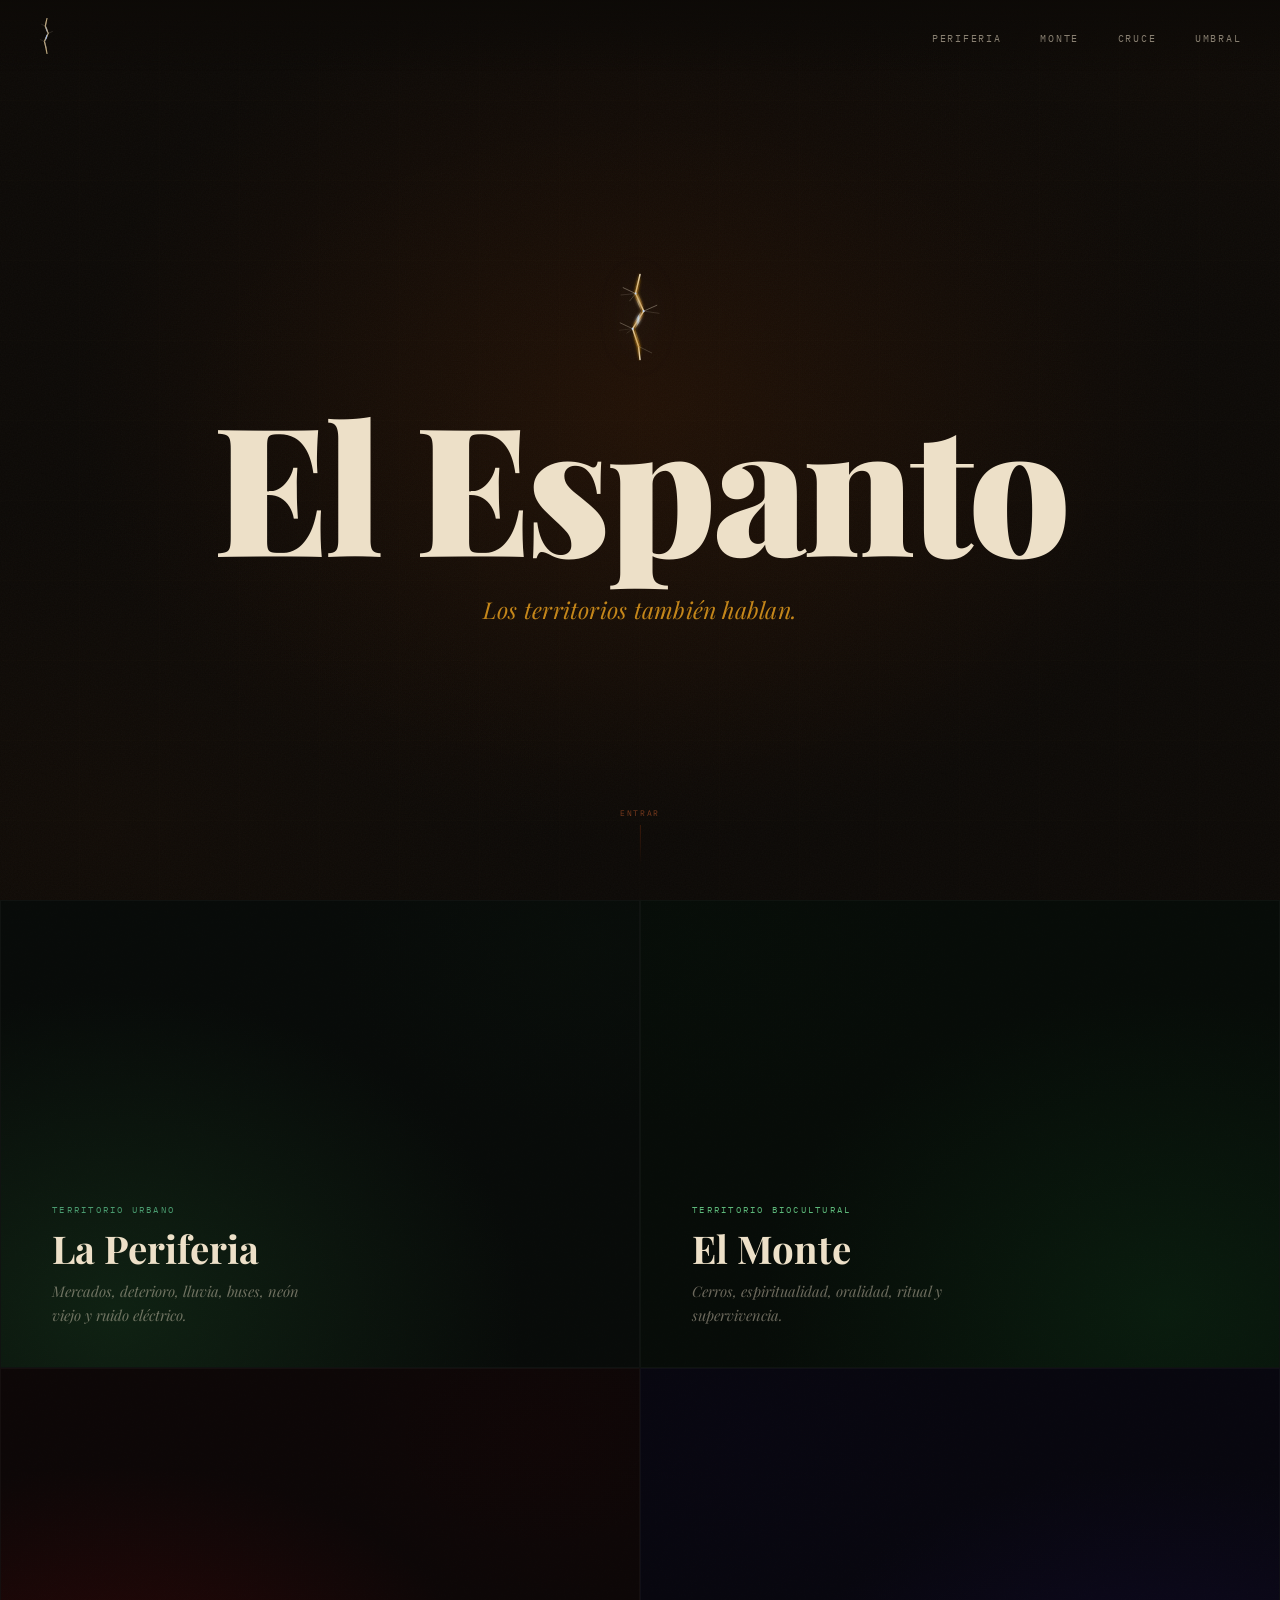
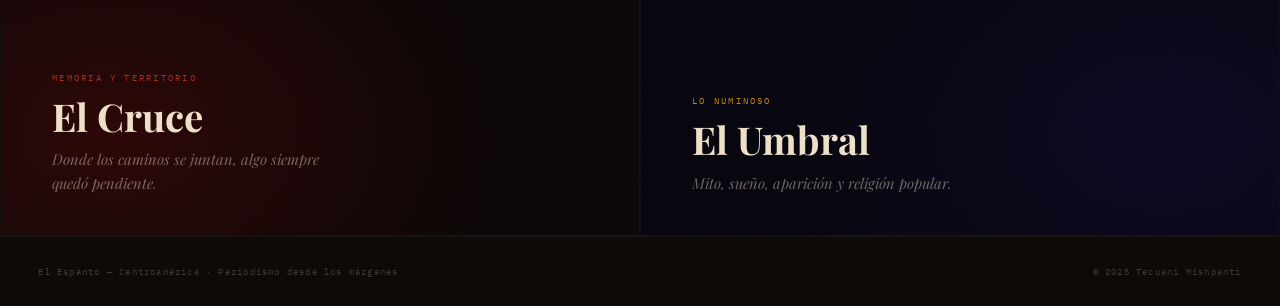
==== index.html @ e3ab756f "Add files via upload" ====
<!DOCTYPE html>
<html lang="es">
<head>
  <meta charset="UTF-8" />
  <meta name="viewport" content="width=device-width, initial-scale=1.0" />
  <title>El Espanto</title>
  <link rel="preconnect" href="https://fonts.googleapis.com" />
  <link rel="preconnect" href="https://fonts.gstatic.com" crossorigin />
  <link href="https://fonts.googleapis.com/css2?family=Playfair+Display:ital,wght@0,700;0,900;1,400&family=IBM+Plex+Mono:wght@400;500&display=swap" rel="stylesheet" />
  <style>
    *, *::before, *::after { box-sizing: border-box; margin: 0; padding: 0; }

    :root {
      --negro:       #0D0A07;
      --hueso:       #EDE0C8;
      --oxido:       #7A3B1E;
      --oxido-osc:   #3D1A0A;
      --oro:         #C4861A;
      --rojo:        #8B1A1A;
      --verde-label: #4A9B6F;
      --gris:        #9A9590;
      --mono:  'IBM Plex Mono', monospace;
      --serif: 'Playfair Display', Georgia, serif;
    }

    html { scroll-behavior: smooth; }

    body {
      background: var(--negro);
      color: var(--hueso);
      font-family: var(--serif);
      overflow-x: hidden;
    }

    /* ══════════════════════════════
       NAV
    ══════════════════════════════ */
    nav {
      position: fixed;
      top: 0; left: 0; right: 0;
      z-index: 200;
      display: flex;
      justify-content: space-between;
      align-items: center;
      padding: 1.1rem 2.4rem;
      background: linear-gradient(to bottom, rgba(13,10,7,0.96) 0%, transparent 100%);
    }

    .nav-logo {
      display: flex;
      align-items: center;
      text-decoration: none;
      opacity: 0;
      animation: fade-in 1s ease forwards 2.8s;
    }
    .nav-logo svg { transition: filter 0.4s ease; }
    .nav-logo:hover svg {
      filter: drop-shadow(0 0 7px rgba(180,210,255,0.5));
    }

    .nav-links {
      display: flex;
      gap: 2.4rem;
      list-style: none;
      opacity: 0;
      animation: fade-in 1s ease forwards 3s;
    }
    .nav-links a {
      font-family: var(--mono);
      font-size: 0.62rem;
      letter-spacing: 0.18em;
      text-transform: uppercase;
      color: var(--hueso);
      text-decoration: none;
      opacity: 0.55;
      transition: opacity 0.2s;
    }
    .nav-links a:hover { opacity: 1; }

    /* ══════════════════════════════
       TEXTURA DOCUMENTAL GLOBAL
       papel escaneado + humedad + grano
    ══════════════════════════════ */
    body::before {
      content: '';
      position: fixed;
      inset: 0;
      z-index: 1;
      pointer-events: none;
      /* grano fotográfico sutil */
      background-image:
        url("data:image/svg+xml,%3Csvg xmlns='http://www.w3.org/2000/svg' width='300' height='300'%3E%3Cfilter id='g'%3E%3CfeTurbulence type='fractalNoise' baseFrequency='0.75' numOctaves='4' stitchTiles='stitch'/%3E%3C/filter%3E%3Crect width='300' height='300' filter='url(%23g)' opacity='1'/%3E%3C/svg%3E");
      opacity: 0.032;
    }

    /* manchas de humedad — esquinas -->
    /* simuladas con radial gradients en pseudo-elementos por sección */

    /* ══════════════════════════════
       HERO — UMBRAL
    ══════════════════════════════ */
    #hero {
      position: relative;
      min-height: 100vh;
      display: flex;
      flex-direction: column;
      align-items: center;
      justify-content: center;
      text-align: center;
      padding: 5rem 2rem;
      overflow: hidden;
      /* fondo cálido oscuro con mancha central */
      background:
        radial-gradient(ellipse at 50% 45%, #1e0f06 0%, #0D0A07 62%),
        radial-gradient(ellipse at 15% 80%, rgba(50,20,5,0.4) 0%, transparent 40%),
        radial-gradient(ellipse at 85% 20%, rgba(30,15,5,0.3) 0%, transparent 35%);
    }

    /* textura de papel escaneado — manchas de humedad en hero */
    #hero::before {
      content: '';
      position: absolute;
      inset: 0;
      pointer-events: none;
      background:
        /* mancha humedad esquina inferior izquierda */
        radial-gradient(ellipse at 8% 92%, rgba(80,40,10,0.07) 0%, transparent 28%),
        /* mancha humedad esquina superior derecha */
        radial-gradient(ellipse at 92% 8%, rgba(60,30,8,0.05) 0%, transparent 22%),
        /* velo central de papel envejecido */
        radial-gradient(ellipse at 50% 50%, rgba(196,134,26,0.025) 0%, transparent 55%);
      z-index: 0;
    }

    /* fragmento de mapa antiguo — líneas de meridianos muy tenues */
    #hero::after {
      content: '';
      position: absolute;
      inset: 0;
      pointer-events: none;
      background-image:
        repeating-linear-gradient(
          0deg,
          transparent,
          transparent 79px,
          rgba(196,134,26,0.018) 80px
        ),
        repeating-linear-gradient(
          90deg,
          transparent,
          transparent 79px,
          rgba(196,134,26,0.015) 80px
        );
      z-index: 0;
    }

    /* ── símbolo grieta ── */
    .hero-grieta {
      position: relative;
      z-index: 2;
      opacity: 0;
      animation: emerge 2s ease forwards 0.3s;
      margin-bottom: 2.6rem;
    }

    .hero-grieta svg {
      filter: drop-shadow(0 0 18px rgba(180,210,255,0.18));
    }

    /* ── logotipo ── */
    h1.logotipo {
      position: relative;
      z-index: 2;
      font-family: var(--serif);
      font-weight: 900;
      font-size: clamp(5.5rem, 14vw, 12rem);
      line-height: 0.86;
      color: var(--hueso);
      letter-spacing: -0.025em;
      opacity: 0;
      animation: emerge 1.6s ease forwards 1s;
      margin-bottom: 2rem;
    }

    /* ── tagline rotativo ── */
    .hero-tagline-wrap {
      position: relative;
      z-index: 2;
      height: 2.2rem;
      display: flex;
      align-items: center;
      justify-content: center;
      opacity: 0;
      animation: fade-in 1.2s ease forwards 1.8s;
    }

    .tagline {
      position: absolute;
      font-family: var(--serif);
      font-style: italic;
      font-size: clamp(1rem, 2.2vw, 1.45rem);
      color: var(--oro);
      font-weight: 400;
      letter-spacing: 0.01em;
      opacity: 0;
      transition: opacity 0.8s ease;
      white-space: nowrap;
    }
    .tagline.visible { opacity: 1; }

    /* flecha de scroll */
    .scroll-cue {
      position: absolute;
      bottom: 2.2rem;
      left: 50%;
      transform: translateX(-50%);
      z-index: 2;
      opacity: 0;
      animation: fade-in 1s ease forwards 3.2s;
      display: flex;
      flex-direction: column;
      align-items: center;
      gap: 0.4rem;
    }
    .scroll-cue span {
      font-family: var(--mono);
      font-size: 0.48rem;
      letter-spacing: 0.22em;
      text-transform: uppercase;
      color: var(--oxido);
    }
    .scroll-line {
      width: 1px;
      height: 40px;
      background: linear-gradient(to bottom, var(--oxido-osc), transparent);
      animation: pulse-line 2s ease-in-out infinite 3.5s;
    }

    @keyframes pulse-line {
      0%, 100% { opacity: 0.3; }
      50%       { opacity: 0.8; }
    }

    /* ══════════════════════════════
       MAPA — CUATRO TERRITORIOS
    ══════════════════════════════ */
    #secciones {
      position: relative;
      display: grid;
      grid-template-columns: 1fr 1fr;
      grid-template-rows: 52vh 52vh;
      z-index: 2;
    }

    .seccion {
      position: relative;
      display: flex;
      flex-direction: column;
      justify-content: flex-end;
      padding: 2.8rem 3.2rem;
      text-decoration: none;
      overflow: hidden;
      border: 1px solid rgba(255,255,255,0.03);
      cursor: pointer;
    }

    /* manchas de humedad por sección — textura documental */
    .seccion::before {
      content: '';
      position: absolute;
      inset: 0;
      pointer-events: none;
      transition: opacity 0.5s ease;
    }

    .sec-periferia {
      background: #080B09;
    }
    .sec-periferia::before {
      background:
        radial-gradient(ellipse at 18% 88%, rgba(16,36,20,0.9) 0%, transparent 55%),
        radial-gradient(ellipse at 90% 10%, rgba(10,20,12,0.3) 0%, transparent 30%);
    }

    .sec-monte {
      background: #070C08;
    }
    .sec-monte::before {
      background:
        radial-gradient(ellipse at 82% 88%, rgba(10,30,15,0.9) 0%, transparent 55%),
        radial-gradient(ellipse at 10% 10%, rgba(8,18,10,0.3) 0%, transparent 30%);
    }

    .sec-cruce {
      background: #0D0707;
    }
    .sec-cruce::before {
      background:
        radial-gradient(ellipse at 18% 78%, rgba(50,8,8,0.85) 0%, transparent 52%),
        /* mancha humedad — esquina opuesta */
        radial-gradient(ellipse at 85% 15%, rgba(30,5,5,0.2) 0%, transparent 28%);
    }

    .sec-umbral {
      background: #08070F;
    }
    .sec-umbral::before {
      background:
        radial-gradient(ellipse at 82% 78%, rgba(16,10,40,0.8) 0%, transparent 52%),
        radial-gradient(ellipse at 15% 15%, rgba(10,7,25,0.25) 0%, transparent 30%);
    }

    /* textura de muro deteriorado sobre cada sección */
    .seccion::after {
      content: '';
      position: absolute;
      inset: 0;
      pointer-events: none;
      background-image:
        url("data:image/svg+xml,%3Csvg xmlns='http://www.w3.org/2000/svg' width='200' height='200'%3E%3Cfilter id='t'%3E%3CfeTurbulence type='turbulence' baseFrequency='0.65' numOctaves='3' stitchTiles='stitch'/%3E%3C/filter%3E%3Crect width='200' height='200' filter='url(%23t)' opacity='1'/%3E%3C/svg%3E");
      opacity: 0.022;
      mix-blend-mode: overlay;
      transition: opacity 0.5s ease;
    }

    .seccion:hover::after { opacity: 0.04; }

    /* línea de acento — hover */
    .seccion-accent {
      position: absolute;
      bottom: 0; left: 0;
      height: 2px;
      width: 0;
      transition: width 0.45s ease;
    }
    .seccion:hover .seccion-accent { width: 100%; }
    .sec-periferia .seccion-accent  { background: var(--verde-label); }
    .sec-monte .seccion-accent      { background: #5DB87A; }
    .sec-cruce .seccion-accent    { background: var(--rojo); }
    .sec-umbral .seccion-accent     { background: var(--oro); }

    /* contenido interior */
    .seccion-inner {
      position: relative;
      z-index: 3;
      transform: translateY(5px);
      transition: transform 0.38s ease;
    }
    .seccion:hover .seccion-inner { transform: translateY(0); }

    .seccion-label {
      display: block;
      font-family: var(--mono);
      font-size: 0.58rem;
      letter-spacing: 0.24em;
      text-transform: uppercase;
      margin-bottom: 0.75rem;
    }
    .sec-periferia .seccion-label { color: var(--verde-label); }
    .sec-monte .seccion-label     { color: #5DB87A; }
    .sec-cruce .seccion-label   { color: #A0302A; }
    .sec-umbral .seccion-label    { color: var(--oro); }

    .seccion h2 {
      font-family: var(--serif);
      font-weight: 700;
      font-size: clamp(1.7rem, 3vw, 2.7rem);
      color: var(--hueso);
      margin-bottom: 0.75rem;
      line-height: 1.05;
    }

    .seccion p {
      font-family: var(--serif);
      font-style: italic;
      font-size: clamp(0.82rem, 1.15vw, 0.95rem);
      color: rgba(237,224,200,0.44);
      line-height: 1.6;
      max-width: 34ch;
    }

    /* ══════════════════════════════
       FOOTER
    ══════════════════════════════ */
    footer {
      position: relative;
      z-index: 2;
      padding: 1.8rem 2.4rem;
      display: flex;
      justify-content: space-between;
      align-items: center;
      border-top: 1px solid rgba(255,255,255,0.05);
    }
    footer p {
      font-family: var(--mono);
      font-size: 0.54rem;
      letter-spacing: 0.14em;
      color: var(--gris);
      opacity: 0.35;
    }

    /* ══════════════════════════════
       ANIMACIONES
    ══════════════════════════════ */
    @keyframes emerge {
      from { opacity: 0; transform: translateY(12px); }
      to   { opacity: 1; transform: translateY(0); }
    }
    @keyframes fade-in {
      from { opacity: 0; }
      to   { opacity: 1; }
    }

    /* ══════════════════════════════
       RESPONSIVE
    ══════════════════════════════ */
    @media (max-width: 680px) {
      #secciones {
        grid-template-columns: 1fr;
        grid-template-rows: repeat(4, 50vh);
      }
      .nav-links { gap: 1.4rem; }
      h1.logotipo { font-size: clamp(4rem, 20vw, 7.5rem); }
      .tagline { white-space: normal; text-align: center; font-size: 1rem; }
    }
  </style>
</head>
<body>

  <!-- ══ NAV ══ -->
  <nav>
    <a href="index.html" class="nav-logo" aria-label="El Espanto">
      <!-- GRIETA 22px -->
      <svg viewBox="0 0 40 80" width="18" height="36" xmlns="http://www.w3.org/2000/svg" aria-hidden="true">
        <defs>
          <radialGradient id="luz-nav" cx="50%" cy="50%" r="60%">
            <stop offset="0%"   stop-color="#a8c8ff" stop-opacity="1"/>
            <stop offset="100%" stop-color="#C4861A" stop-opacity="0"/>
          </radialGradient>
          <filter id="glow-nav">
            <feGaussianBlur stdDeviation="1" result="b"/>
            <feMerge><feMergeNode in="b"/><feMergeNode in="SourceGraphic"/></feMerge>
          </filter>
        </defs>
        <path d="M20,1 L16,18 L23,34 L14,52 L18,68 L20,79"
          fill="none" stroke="#EDE0C8" stroke-width="1.8"
          stroke-linecap="round" stroke-linejoin="round"/>
        <path d="M20,1 L16,18 L23,34 L14,52 L18,68 L20,79"
          fill="none" stroke="url(#luz-nav)" stroke-width="3.5"
          stroke-linecap="round" filter="url(#glow-nav)" opacity="0.85"/>
        <line x1="16" y1="18" x2="8"  y2="14" stroke="#EDE0C8" stroke-width="0.8" stroke-linecap="round" opacity="0.4"/>
        <line x1="23" y1="34" x2="32" y2="30" stroke="#EDE0C8" stroke-width="0.8" stroke-linecap="round" opacity="0.4"/>
        <line x1="14" y1="52" x2="5"  y2="48" stroke="#EDE0C8" stroke-width="0.7" stroke-linecap="round" opacity="0.35"/>
      </svg>
    </a>

    <ul class="nav-links">
      <li><a href="periferia.html">Periferia</a></li>
      <li><a href="monte.html">Monte</a></li>
      <li><a href="cruce.html">Cruce</a></li>
      <li><a href="umbral.html">Umbral</a></li>
    </ul>
  </nav>

  <!-- ══ HERO — UMBRAL DE ENTRADA ══ -->
  <section id="hero">

    <!-- grieta hero -->
    <div class="hero-grieta">
      <svg viewBox="0 0 60 120" width="44" height="88" xmlns="http://www.w3.org/2000/svg" aria-hidden="true">
        <defs>
          <radialGradient id="luz-hero" cx="50%" cy="50%" r="55%">
            <stop offset="0%"   stop-color="#c8e0ff" stop-opacity="1"/>
            <stop offset="55%"  stop-color="#C4861A" stop-opacity="0.45"/>
            <stop offset="100%" stop-color="#C4861A" stop-opacity="0"/>
          </radialGradient>
          <filter id="glow-hero">
            <feGaussianBlur stdDeviation="2.5" result="b"/>
            <feMerge><feMergeNode in="b"/><feMergeNode in="SourceGraphic"/></feMerge>
          </filter>
        </defs>
        <path d="M30,2 L24,28 L35,52 L20,76 L28,100 L30,118"
          fill="none" stroke="#EDE0C8" stroke-width="2"
          stroke-linecap="round" stroke-linejoin="round"/>
        <path d="M30,2 L24,28 L35,52 L20,76 L28,100 L30,118"
          fill="none" stroke="url(#luz-hero)" stroke-width="6"
          stroke-linecap="round" filter="url(#glow-hero)" opacity="0.9"/>
        <!-- bifurcaciones -->
        <path d="M24,28 L16,38" fill="none" stroke="#EDE0C8" stroke-width="1" stroke-linecap="round" opacity="0.28"/>
        <path d="M20,76 L12,82" fill="none" stroke="#EDE0C8" stroke-width="0.8" stroke-linecap="round" opacity="0.22"/>
        <!-- rayos izquierda -->
        <line x1="24" y1="28" x2="7"  y2="20" stroke="#EDE0C8" stroke-width="1"   stroke-linecap="round" opacity="0.5"/>
        <line x1="24" y1="28" x2="4"  y2="30" stroke="#EDE0C8" stroke-width="0.7" stroke-linecap="round" opacity="0.28"/>
        <line x1="20" y1="76" x2="3"  y2="68" stroke="#EDE0C8" stroke-width="1"   stroke-linecap="round" opacity="0.42"/>
        <line x1="20" y1="76" x2="2"  y2="78" stroke="#EDE0C8" stroke-width="0.6" stroke-linecap="round" opacity="0.22"/>
        <!-- rayos derecha -->
        <line x1="35" y1="52" x2="53" y2="44" stroke="#EDE0C8" stroke-width="1"   stroke-linecap="round" opacity="0.5"/>
        <line x1="35" y1="52" x2="56" y2="55" stroke="#EDE0C8" stroke-width="0.7" stroke-linecap="round" opacity="0.28"/>
        <line x1="28" y1="100" x2="46" y2="109" stroke="#EDE0C8" stroke-width="0.9" stroke-linecap="round" opacity="0.3"/>
        <!-- nodos -->
        <circle cx="24" cy="28"  r="1.4" fill="#b8d4ff" opacity="0.8"/>
        <circle cx="35" cy="52"  r="1.4" fill="#b8d4ff" opacity="0.8"/>
        <circle cx="20" cy="76"  r="1.4" fill="#b8d4ff" opacity="0.8"/>
        <circle cx="28" cy="100" r="1.2" fill="#C4861A" opacity="0.5"/>
      </svg>
    </div>

    <h1 class="logotipo">El Espanto</h1>

    <!-- tagline rotativo -->
    <div class="hero-tagline-wrap" aria-live="polite">
      <span class="tagline" id="t0">Los territorios también hablan.</span>
      <span class="tagline" id="t1">Los márgenes tienen algo que decir.</span>
      <span class="tagline" id="t2">Hay historias que todavía respiran.</span>
    </div>

    <!-- cue de scroll -->
    <div class="scroll-cue" aria-hidden="true">
      <span>Entrar</span>
      <div class="scroll-line"></div>
    </div>

  </section>

  <!-- ══ CUATRO TERRITORIOS ══ -->
  <section id="secciones">

    <a href="periferia.html" class="seccion sec-periferia">
      <div class="seccion-accent"></div>
      <div class="seccion-inner">
        <span class="seccion-label">Territorio Urbano</span>
        <h2>La Periferia</h2>
        <p>Mercados, deterioro, lluvia, buses, neón viejo y ruido eléctrico.</p>
      </div>
    </a>

    <a href="monte.html" class="seccion sec-monte">
      <div class="seccion-accent"></div>
      <div class="seccion-inner">
        <span class="seccion-label">Territorio Biocultural</span>
        <h2>El Monte</h2>
        <p>Cerros, espiritualidad, oralidad, ritual y supervivencia.</p>
      </div>
    </a>

    <a href="cruce.html" class="seccion sec-cruce">
      <div class="seccion-accent"></div>
      <div class="seccion-inner">
        <span class="seccion-label">Memoria y Territorio</span>
        <h2>El Cruce</h2>
        <p>Donde los caminos se juntan, algo siempre quedó pendiente.</p>
      </div>
    </a>

    <a href="umbral.html" class="seccion sec-umbral">
      <div class="seccion-accent"></div>
      <div class="seccion-inner">
        <span class="seccion-label">Lo Numinoso</span>
        <h2>El Umbral</h2>
        <p>Mito, sueño, aparición y religión popular.</p>
      </div>
    </a>

  </section>

  <!-- ══ FOOTER ══ -->
  <footer>
    <p>El Espanto — Centroamérica · Periodismo desde los márgenes</p>
    <p>© 2025 Tecuani Mishpanti</p>
  </footer>

  <!-- ══ JS: TAGLINE ROTATIVO ══ -->
  <script>
    (function() {
      const frases = document.querySelectorAll('.tagline');
      let actual = 0;

      // mostrar primera frase al arrancar
      frases[0].classList.add('visible');

      setInterval(function() {
        frases[actual].classList.remove('visible');
        actual = (actual + 1) % frases.length;
        frases[actual].classList.add('visible');
      }, 3800);
    })();
  </script>

</body>
</html>
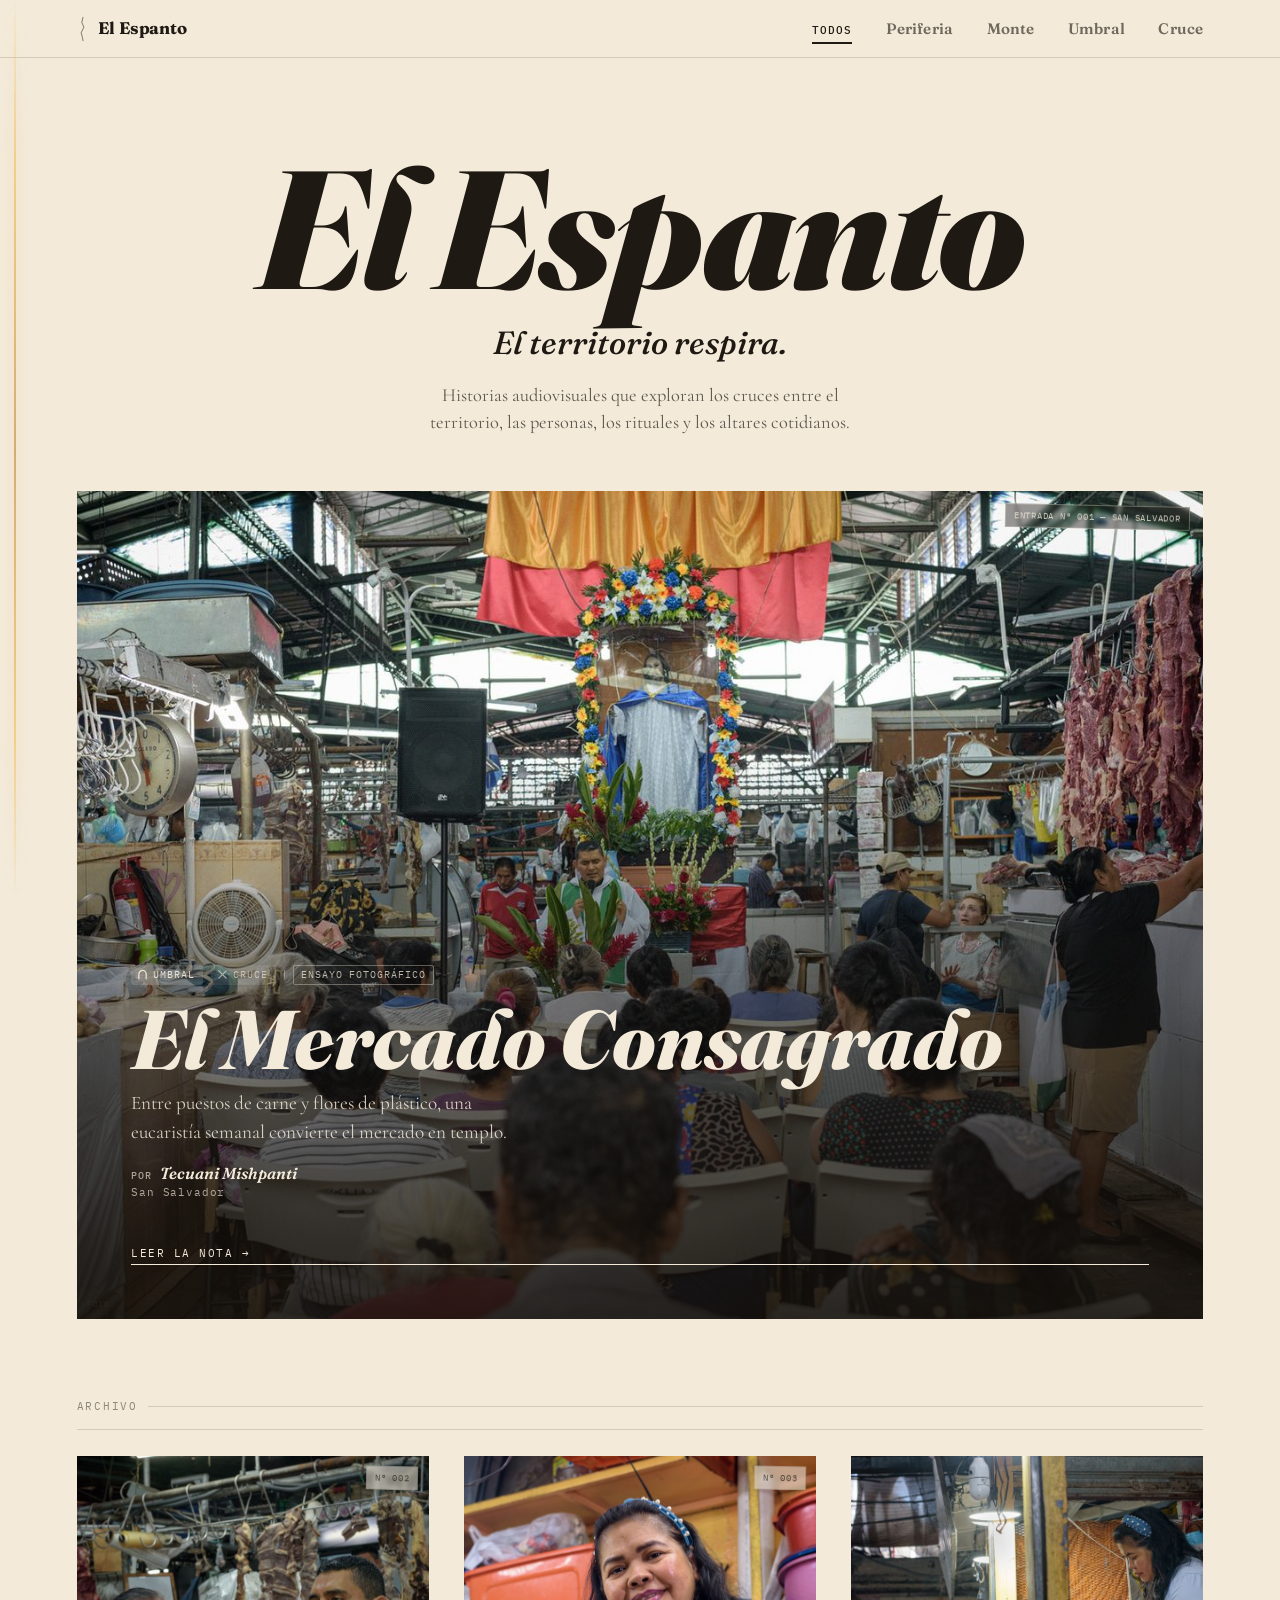
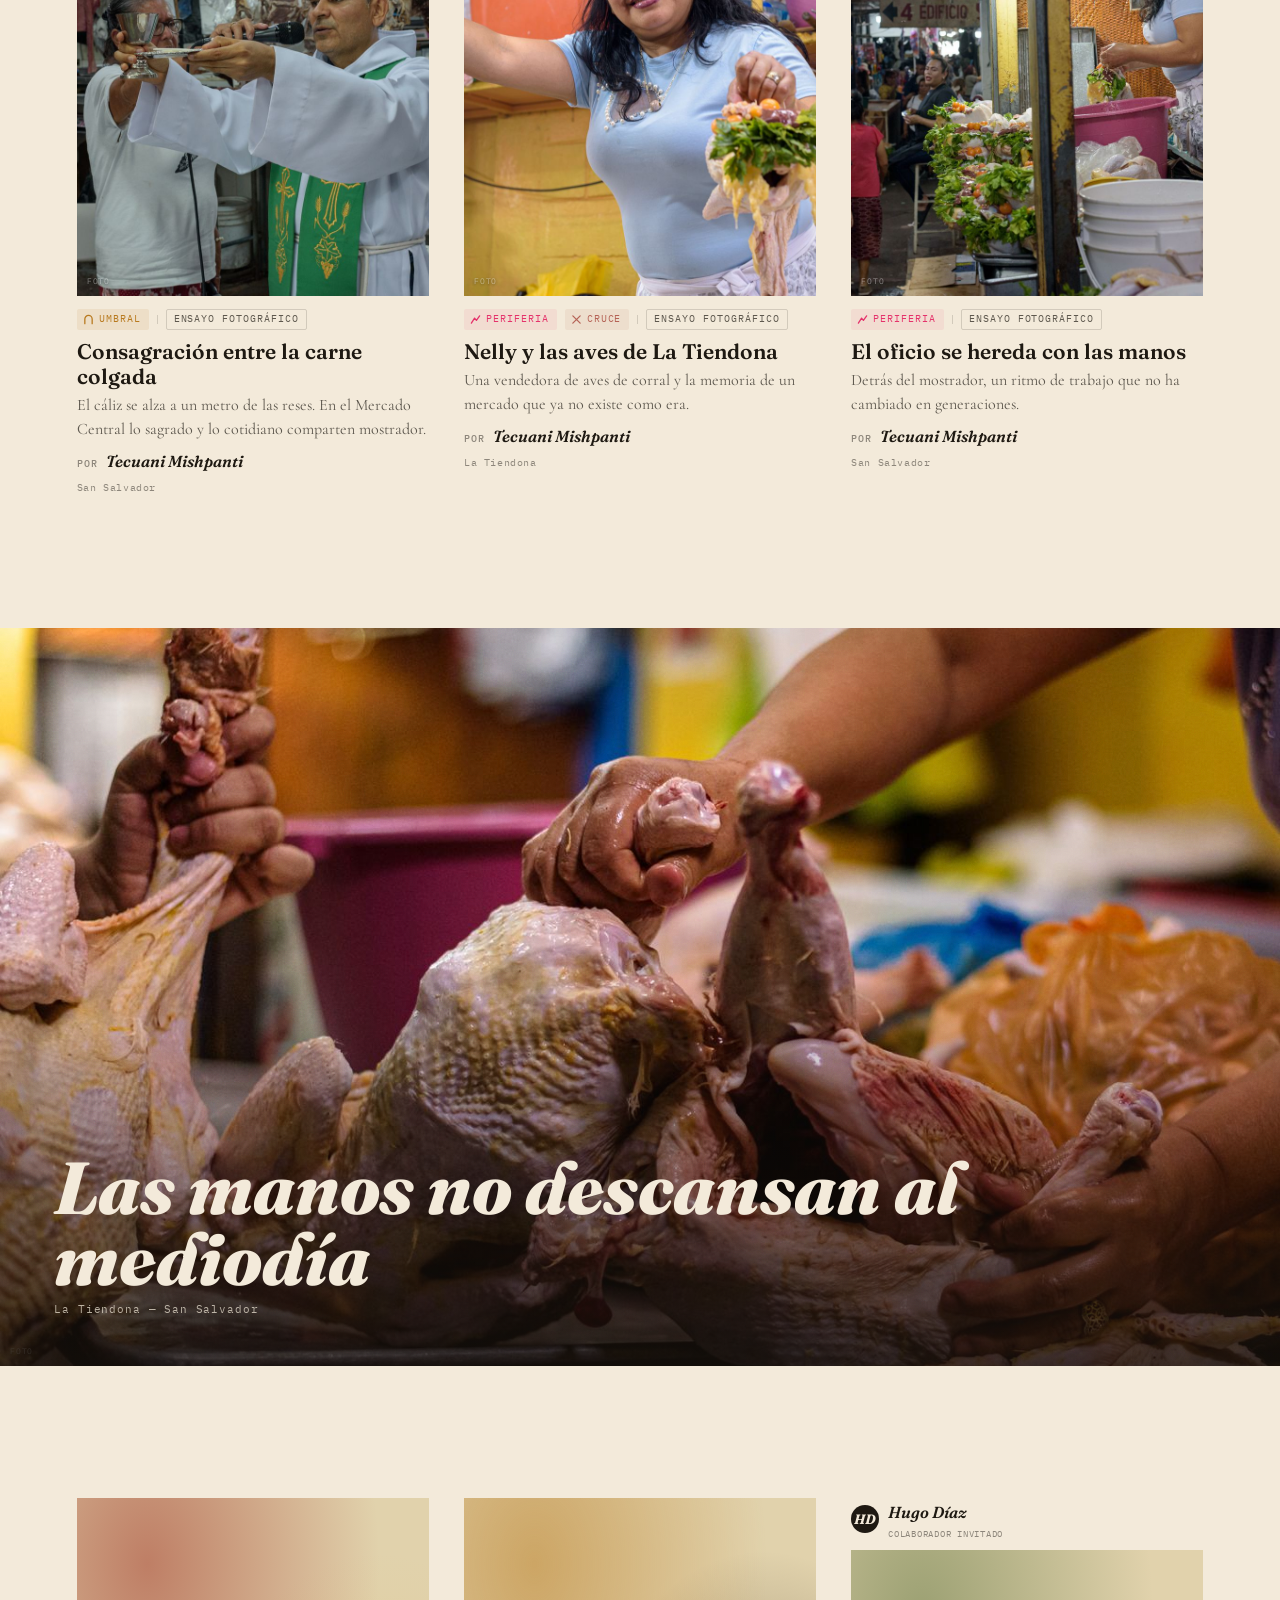
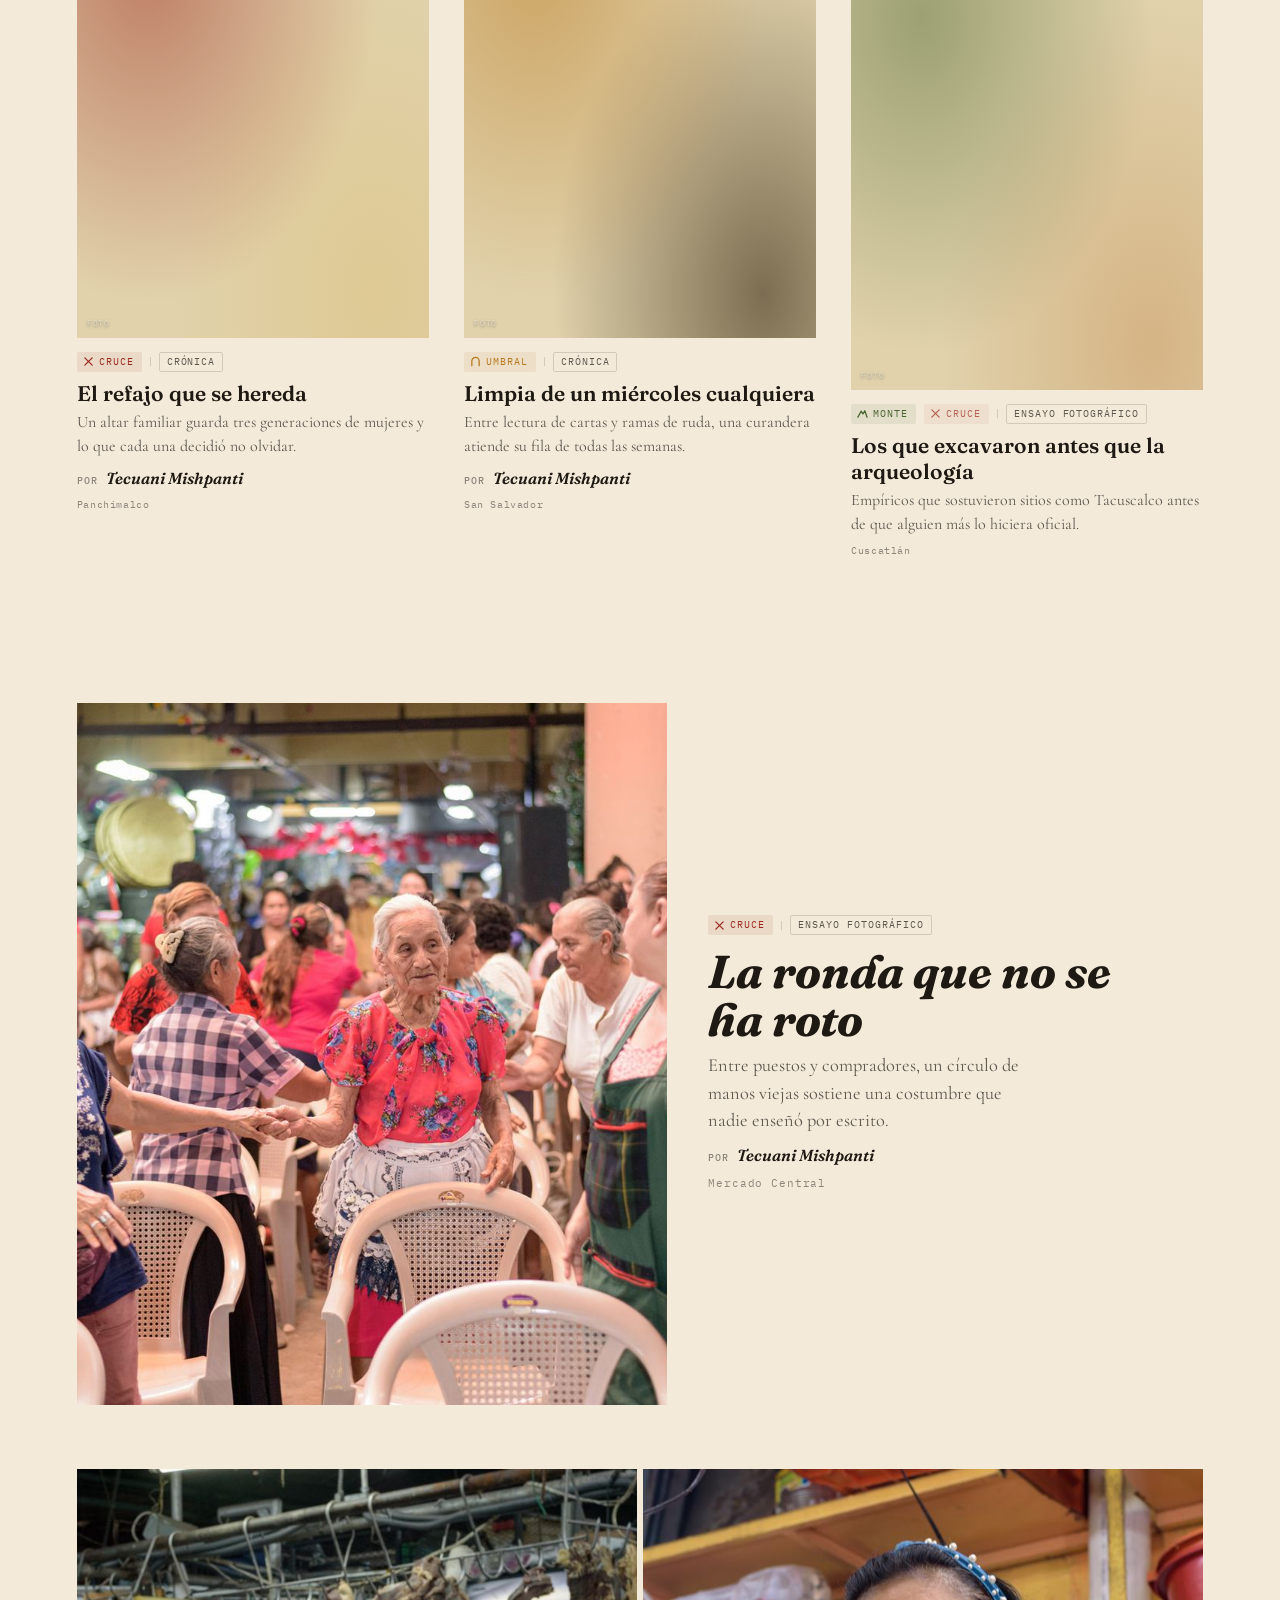
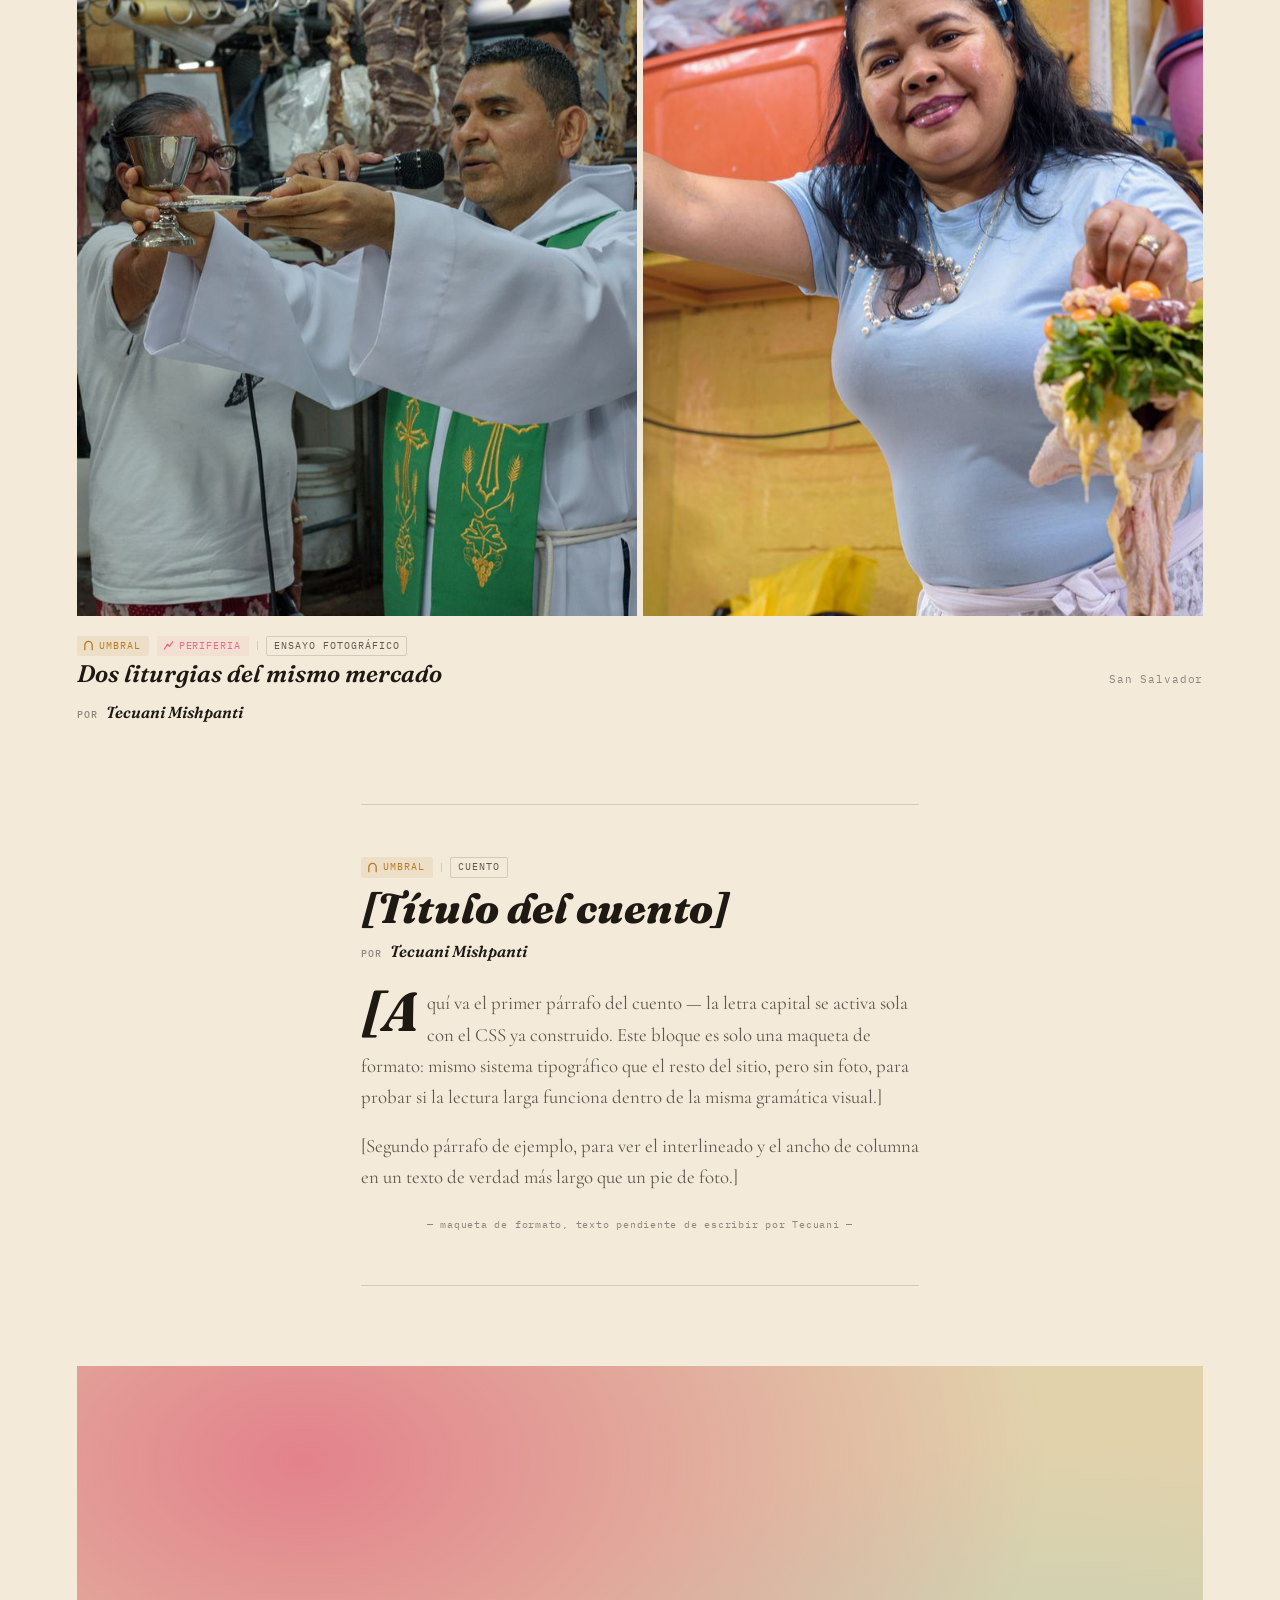
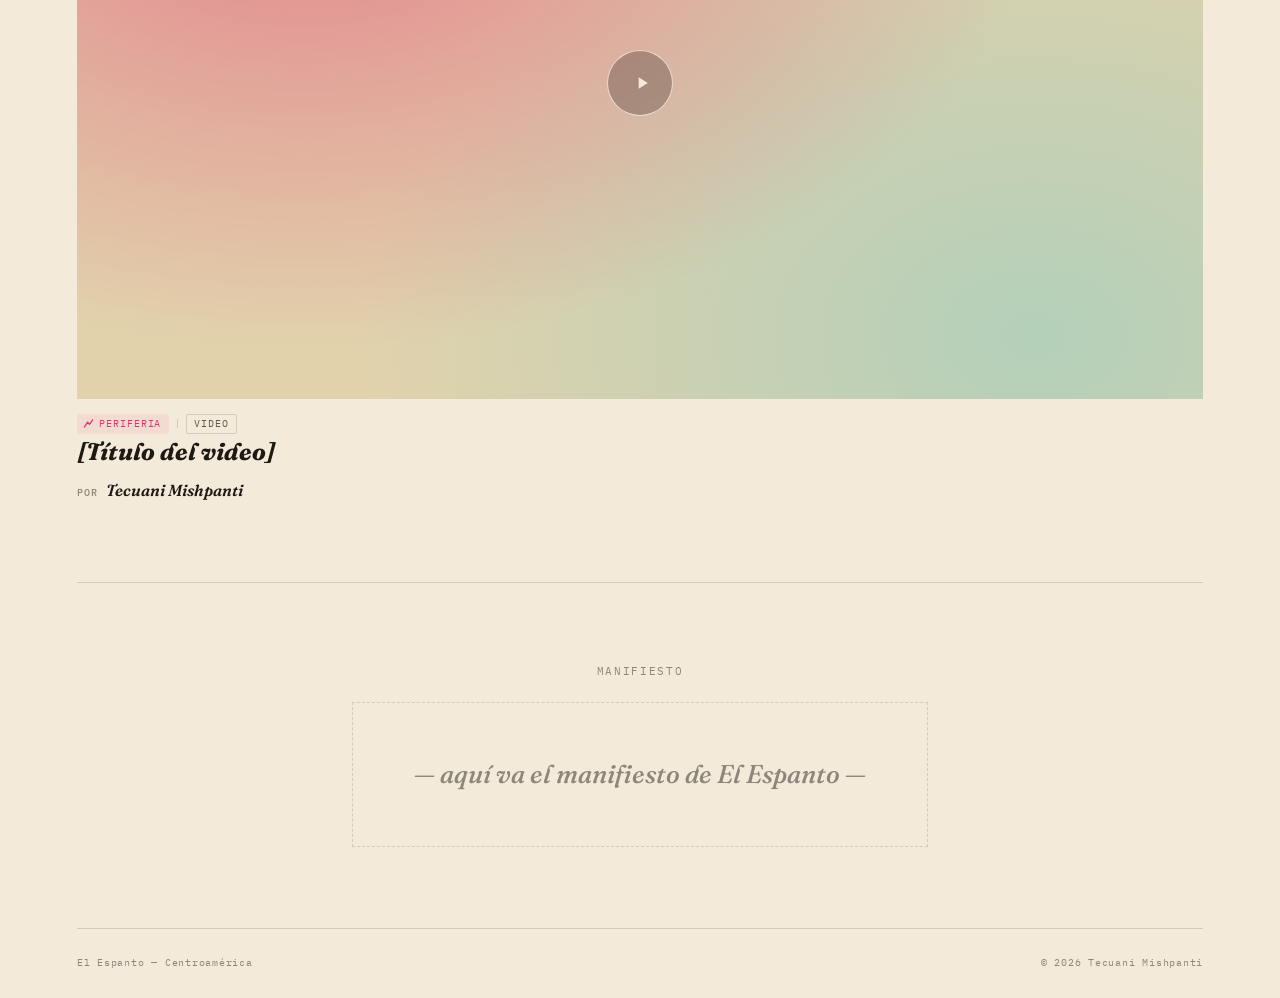
==== commit f1b59c2b: "Add files via upload" ====
--- a/index.html
+++ b/index.html
@@ -1,590 +1,687 @@
 <!DOCTYPE html>
 <html lang="es">
 <head>
-  <meta charset="UTF-8" />
-  <meta name="viewport" content="width=device-width, initial-scale=1.0" />
-  <title>El Espanto</title>
-  <link rel="preconnect" href="https://fonts.googleapis.com" />
-  <link rel="preconnect" href="https://fonts.gstatic.com" crossorigin />
-  <link href="https://fonts.googleapis.com/css2?family=Playfair+Display:ital,wght@0,700;0,900;1,400&family=IBM+Plex+Mono:wght@400;500&display=swap" rel="stylesheet" />
-  <style>
-    *, *::before, *::after { box-sizing: border-box; margin: 0; padding: 0; }
-
-    :root {
-      --negro:       #0D0A07;
-      --hueso:       #EDE0C8;
-      --oxido:       #7A3B1E;
-      --oxido-osc:   #3D1A0A;
-      --oro:         #C4861A;
-      --rojo:        #8B1A1A;
-      --verde-label: #4A9B6F;
-      --gris:        #9A9590;
-      --mono:  'IBM Plex Mono', monospace;
-      --serif: 'Playfair Display', Georgia, serif;
+<meta charset="UTF-8">
+<meta name="viewport" content="width=device-width, initial-scale=1.0">
+<meta name="color-scheme" content="light only">
+<title>El Espanto — El territorio respira</title>
+<noscript><style>.reveal{ opacity:1 !important; transform:none !important; }</style></noscript>
+<link rel="preconnect" href="https://fonts.googleapis.com">
+<link rel="preconnect" href="https://fonts.gstatic.com" crossorigin>
+<link href="https://fonts.googleapis.com/css2?family=Fraunces:ital,opsz,wght@0,9..144,500;0,9..144,600;0,9..144,700;0,9..144,900;1,9..144,500;1,9..144,600;1,9..144,900&family=Cormorant+Garamond:ital,wght@0,400;0,500;0,600;1,400;1,500&family=IBM+Plex+Mono:wght@400;500;600&display=swap" rel="stylesheet">
+<style>
+
+  *,*::before,*::after{ box-sizing:border-box; margin:0; padding:0; }
+
+  :root{
+    --papel:        #F3EADA;
+    --papel-2:      #EAE0C7;
+    --papel-3:      #E1D2AC;
+    --tinta:        #1E1912;
+    --tinta-dim:    rgba(30,25,18,0.70);
+    --tinta-faint:  rgba(30,25,18,0.48);
+    --rule:         rgba(30,25,18,0.15);
+
+    --periferia:      #E5326B;
+    --periferia-glow: #FF7FA8;
+    --monte:          #47642D;
+    --monte-glow:     #8FAE5A;
+    --umbral:         #B8791E;
+    --umbral-glow:    #F0B84D;
+    --cruce:          #9C2B1F;
+    --cruce-glow:     #D9634F;
+
+    --acento: var(--umbral);
+    --acento-glow: var(--umbral-glow);
+
+    --display: 'Fraunces', Georgia, serif;
+    --body: 'Cormorant Garamond', serif;
+    --mono: 'IBM Plex Mono', monospace;
+    --ease: cubic-bezier(.22,.61,.36,1);
+  }
+
+  html{ scroll-behavior:smooth; background:var(--papel); color-scheme:light; }
+  body{
+    background:var(--papel); color:var(--tinta);
+    font-family:var(--body); font-size:19px; line-height:1.5;
+    -webkit-font-smoothing:antialiased;
+    overflow-x:hidden;
+  }
+  a{ color:inherit; text-decoration:none; }
+  ::selection{ background:var(--tinta); color:var(--papel); }
+  img{ display:block; max-width:100%; }
+
+  .wrap{ max-width:1320px; margin:0 auto; padding:0 6vw; position:relative; }
+  .full{ width:100%; }
+
+  .reveal{ opacity:0; transform:translateY(16px); transition:opacity .8s var(--ease), transform .8s var(--ease); }
+  .reveal.in{ opacity:1; transform:translateY(0); }
+  @media (prefers-reduced-motion:reduce){ .reveal{ opacity:1; transform:none; transition:none; } }
+  /* Si el navegador no ejecuta JS (o tarda), el contenido no debe quedar invisible para siempre */
+  .no-js .reveal{ opacity:1; transform:none; }
+
+  /* ============ GRANO ============ */
+  .grano{
+    position:absolute; inset:0; z-index:3; pointer-events:none;
+    opacity:0.10; mix-blend-mode:overlay;
+    background-image:url("data:image/svg+xml;utf8,<svg xmlns='http://www.w3.org/2000/svg' width='140' height='140'><filter id='n'><feTurbulence type='fractalNoise' baseFrequency='0.9' numOctaves='2' stitchTiles='stitch'/></filter><rect width='100%25' height='100%25' filter='url(%23n)'/></svg>");
+  }
+
+  /* ============ HILO — respira sutilmente, como algo vivo ============ */
+  #hilo{
+    position:fixed; top:0; bottom:0; left:14px;
+    width:2px; z-index:250; pointer-events:none;
+    background:linear-gradient(to bottom, transparent, var(--acento-glow) 18%, var(--acento) 50%, var(--acento-glow) 82%, transparent);
+    opacity:0.55;
+    filter:drop-shadow(0 0 6px var(--acento-glow));
+    transition:background 1.1s ease, filter 1.1s ease;
+    animation:respirar 7s ease-in-out infinite;
+  }
+  @keyframes respirar{
+    0%,100%{ opacity:0.4; filter:drop-shadow(0 0 4px var(--acento-glow)); }
+    50%{ opacity:0.68; filter:drop-shadow(0 0 10px var(--acento-glow)); }
+  }
+  @media (prefers-reduced-motion:reduce){ #hilo{ animation:none; } }
+  @media (max-width:900px){ #hilo{ display:none; } }
+
+  /* ============ NAV ============ */
+  nav{
+    position:sticky; top:0; z-index:200;
+    display:flex; justify-content:space-between; align-items:center;
+    padding:0.9rem 6vw;
+    background:rgba(243,234,218,0.92);
+    backdrop-filter:blur(8px);
+    border-bottom:1px solid var(--rule);
+  }
+  .brand{ display:flex; align-items:center; gap:0.6rem; }
+  .brand span{ font-family:var(--display); font-weight:700; font-size:1.05rem; letter-spacing:-0.01em; }
+
+  .terr-nav{ display:flex; gap:2.1rem; list-style:none; }
+  .terr-nav button{
+    background:none; border:none; cursor:pointer; padding:4px 0;
+    font-family:var(--display); font-weight:600; font-size:0.95rem; letter-spacing:0.01em;
+    color:var(--tinta); position:relative; opacity:0.62; transition:opacity .25s;
+  }
+  .terr-nav button::after{
+    content:''; position:absolute; left:0; right:0; bottom:-3px; height:2px;
+    background:var(--c); transform:scaleX(0); transform-origin:left; transition:transform .3s var(--ease);
+  }
+  .terr-nav button[data-t="periferia"]{ --c:var(--periferia); }
+  .terr-nav button[data-t="monte"]{ --c:var(--monte); }
+  .terr-nav button[data-t="umbral"]{ --c:var(--umbral); }
+  .terr-nav button[data-t="cruce"]{ --c:var(--cruce); }
+  .terr-nav button:hover{ opacity:1; }
+  .terr-nav button:hover::after{ transform:scaleX(1); }
+  .terr-nav button.activo{ opacity:1; }
+  .terr-nav button.activo::after{ transform:scaleX(1); }
+  .terr-nav button[data-t="todos"]{ font-family:var(--mono); font-size:0.66rem; letter-spacing:0.1em; text-transform:uppercase; font-weight:500; }
+  .terr-nav button[data-t="todos"]::after{ background:var(--tinta); }
+  @media (max-width:820px){ .terr-nav{ gap:1.1rem; } .terr-nav button{ font-size:0.82rem; } }
+  @media (max-width:600px){ .terr-nav button[data-t="todos"] span.txt{ display:none; } }
+
+  /* ============ MASTHEAD ============ */
+  .masthead{ padding:min(11vh,110px) 0 min(6vh,56px); }
+  .masthead h1{
+    font-family:var(--display); font-weight:900; font-style:italic;
+    font-size:clamp(4.2rem,15vw,10.5rem); line-height:0.86; letter-spacing:-0.015em;
+    text-align:center;
+  }
+  .masthead .sub{
+    font-family:var(--display); font-weight:500; font-style:italic;
+    font-size:clamp(1.4rem,2.6vw,2rem); text-align:center; margin-top:1.1rem; color:var(--tinta);
+  }
+  .masthead .deck{
+    font-family:var(--body); font-size:1.15rem; color:var(--tinta-dim);
+    max-width:52ch; margin:0.9rem auto 0; text-align:center;
+  }
+
+  /* ============ TAGS (territorio) ============ */
+  .tags{ display:flex; gap:0.5rem; flex-wrap:wrap; align-items:center; }
+  .tag{
+    display:inline-flex; align-items:center; gap:5px;
+    font-family:var(--mono); font-size:0.6rem; letter-spacing:0.1em; text-transform:uppercase;
+    padding:3px 8px 3px 6px; border-radius:2px;
+  }
+  .tag .dot{ width:5px; height:5px; border-radius:50%; }
+  .tag.periferia{ color:var(--periferia); background:rgba(229,50,107,0.08); } .tag.periferia .dot{ background:var(--periferia); }
+  .tag.monte{ color:var(--monte); background:rgba(71,100,45,0.09); } .tag.monte .dot{ background:var(--monte); }
+  .tag.umbral{ color:var(--umbral); background:rgba(184,121,30,0.1); } .tag.umbral .dot{ background:var(--umbral); }
+  .tag.cruce{ color:var(--cruce); background:rgba(156,43,31,0.09); } .tag.cruce .dot{ background:var(--cruce); }
+  .tag.sec{ opacity:0.7; }
+  .tag.claro{ color:rgba(243,234,218,0.92); background:rgba(243,234,218,0.14); }
+  .tag.claro .dot{ background:currentColor; }
+
+  /* ---- GLIFO — reemplaza el punto de color con un símbolo lineal por territorio ---- */
+  .tag .glifo{ width:11px; height:11px; flex:none; }
+  .tag .glifo path,.tag .glifo circle{ fill:none; stroke:currentColor; stroke-width:1.4; stroke-linecap:round; stroke-linejoin:round; }
+
+  /* ---- SELLO DE ENTRADA — marca de bitácora de campo ---- */
+  .sello{
+    position:absolute; top:14px; right:14px; z-index:5;
+    font-family:var(--mono); font-size:0.58rem; letter-spacing:0.08em;
+    color:rgba(243,234,218,0.82); background:rgba(20,15,10,0.42);
+    padding:4px 8px; border:1px solid rgba(243,234,218,0.35);
+    transform:rotate(1.2deg); backdrop-filter:blur(2px);
+  }
+  .sello.oscuro{ color:var(--tinta-dim); background:rgba(243,234,218,0.55); border-color:var(--rule); }
+  .pieza{ position:relative; }
+  .pieza .sello{ top:10px; right:10px; }
+
+  /* ---- CRÉDITO DE COLABORADOR — protagónico, arriba de la pieza, no al pie ---- */
+  .credito{
+    display:flex; align-items:center; gap:9px; margin-bottom:0.6rem;
+  }
+  .credito .avatar{
+    width:28px; height:28px; border-radius:50%; flex:none;
+    display:flex; align-items:center; justify-content:center;
+    background:var(--tinta); color:var(--papel);
+    font-family:var(--display); font-weight:700; font-style:italic; font-size:0.85rem;
+  }
+  .credito .nombre{ font-family:var(--display); font-weight:600; font-style:italic; font-size:1rem; }
+  .credito .rol{ font-family:var(--mono); font-size:0.58rem; letter-spacing:0.08em; text-transform:uppercase; color:var(--tinta-faint); display:block; }
+
+  /* ---- TAG DE FORMATO — neutro, secundario al de territorio ---- */
+  .tag.formato{
+    color:var(--tinta-dim); background:transparent;
+    border:1px solid var(--rule); padding:2px 7px;
+  }
+  .tag.formato.claro{ color:rgba(243,234,218,0.75); background:transparent; border-color:rgba(243,234,218,0.35); }
+  .sep-tag{ width:1px; height:9px; background:var(--rule); }
+  .sep-tag.claro{ background:rgba(243,234,218,0.3); }
+
+  /* ============ FOTO REAL (reemplaza el placeholder de color) ============ */
+  .ph{ position:relative; overflow:hidden; width:100%; background:var(--papel-3); }
+  .ph img{
+    position:absolute; inset:0; width:100%; height:100%; object-fit:cover; object-position:center;
+  }
+  /* placeholder de color: solo se ve si la pieza aún no tiene foto real */
+  .ph.vacio::before{
+    content:''; position:absolute; inset:0;
+    background-image:
+      radial-gradient(120% 140% at 20% 15%, var(--g1), transparent 55%),
+      radial-gradient(100% 130% at 85% 90%, var(--g2), transparent 60%);
+  }
+  .ph .ph-tag{
+    position:absolute; left:10px; bottom:9px; z-index:2;
+    font-family:var(--mono); font-size:8px; letter-spacing:0.1em; text-transform:uppercase;
+    color:rgba(255,255,255,0.55); opacity:0.8; text-shadow:0 1px 3px rgba(0,0,0,0.6);
+  }
+  .ph.periferia{ --g1:rgba(229,50,107,0.5); --g2:rgba(60,200,220,0.28); }
+  .ph.monte{     --g1:rgba(71,100,45,0.45); --g2:rgba(181,101,29,0.28); }
+  .ph.umbral{    --g1:rgba(184,121,30,0.5); --g2:rgba(42,27,8,0.55); }
+  .ph.cruce{     --g1:rgba(156,43,31,0.5);  --g2:rgba(212,170,60,0.22); }
+
+  .section-label{
+    display:flex; align-items:center; gap:10px;
+    font-family:var(--mono); font-size:0.66rem; letter-spacing:0.16em; text-transform:uppercase;
+    color:var(--tinta-faint); border-bottom:1px solid var(--rule); padding-bottom:14px; margin-bottom:26px;
+  }
+  .section-label .linea{ flex:1; height:1px; background:var(--rule); }
+
+  /* ============ BYLINE — protagonismo para autores/colaboradores ============ */
+  .byline{
+    display:flex; align-items:baseline; gap:8px; margin-top:0.5rem;
+    font-family:var(--display); font-style:italic; font-weight:600;
+    font-size:1rem; color:var(--tinta);
+  }
+  .byline .por{ font-family:var(--mono); font-style:normal; font-weight:500; font-size:0.62rem; letter-spacing:0.1em; text-transform:uppercase; color:var(--tinta-faint); }
+  .byline.claro{ color:var(--papel); }
+  .byline.claro .por{ color:rgba(243,234,218,0.65); }
+
+  /* ============ DESTACADA ============ */
+  .destacada{ padding-bottom:0; }
+  .destacada-card{
+    position:relative; display:block; overflow:hidden;
+    height:92vh; min-height:560px;
+  }
+  .destacada-card .ph{ position:absolute; inset:0; z-index:0; }
+  .destacada-card .velo{
+    position:absolute; inset:0; z-index:1;
+    background:linear-gradient(0deg, rgba(20,15,10,0.85) 0%, rgba(20,15,10,0.4) 42%, transparent 68%);
+  }
+  .destacada-card .txt{
+    position:relative; z-index:4; height:100%;
+    display:flex; flex-direction:column; justify-content:flex-end;
+    padding:min(6vw,3.4rem); color:var(--papel);
+  }
+  .destacada-card h2{
+    font-family:var(--display); font-weight:800; font-style:italic;
+    font-size:clamp(2.4rem,6.5vw,5.2rem); line-height:0.98; margin:0.9rem 0 0.5rem; max-width:20ch;
+  }
+  .destacada-card p.deck{ color:rgba(243,234,218,0.85); font-size:1.2rem; max-width:46ch; margin-bottom:0.4rem; }
+  .destacada-card .meta{ font-family:var(--mono); font-size:0.66rem; letter-spacing:0.08em; color:rgba(243,234,218,0.68); }
+  .destacada-card .go{
+    display:inline-block; margin-top:1rem;
+    font-family:var(--mono); font-size:0.68rem; letter-spacing:0.14em; text-transform:uppercase;
+    border-bottom:1px solid var(--papel); color:var(--papel); padding-bottom:2px;
+  }
+
+  /* ---- MÓVIL: la foto de la destacada se ve completa; el texto baja debajo, sin oscurecerse ---- */
+  @media (max-width:700px){
+    .destacada-card{
+      height:auto; min-height:0; display:flex; flex-direction:column;
     }
-
-    html { scroll-behavior: smooth; }
-
-    body {
-      background: var(--negro);
-      color: var(--hueso);
-      font-family: var(--serif);
-      overflow-x: hidden;
+    .destacada-card .ph{
+      position:relative; inset:auto; aspect-ratio:4/3;
     }
-
-    /* ══════════════════════════════
-       NAV
-    ══════════════════════════════ */
-    nav {
-      position: fixed;
-      top: 0; left: 0; right: 0;
-      z-index: 200;
-      display: flex;
-      justify-content: space-between;
-      align-items: center;
-      padding: 1.1rem 2.4rem;
-      background: linear-gradient(to bottom, rgba(13,10,7,0.96) 0%, transparent 100%);
+    .destacada-card .ph img{ object-fit:contain; background:var(--papel-3); }
+    .destacada-card .velo{ display:none; }
+    .destacada-card .txt{
+      position:relative; height:auto; color:var(--tinta);
+      padding:1.6rem 0 0;
     }
-
-    .nav-logo {
-      display: flex;
-      align-items: center;
-      text-decoration: none;
-      opacity: 0;
-      animation: fade-in 1s ease forwards 2.8s;
-    }
-    .nav-logo svg { transition: filter 0.4s ease; }
-    .nav-logo:hover svg {
-      filter: drop-shadow(0 0 7px rgba(180,210,255,0.5));
-    }
-
-    .nav-links {
-      display: flex;
-      gap: 2.4rem;
-      list-style: none;
-      opacity: 0;
-      animation: fade-in 1s ease forwards 3s;
-    }
-    .nav-links a {
-      font-family: var(--mono);
-      font-size: 0.62rem;
-      letter-spacing: 0.18em;
-      text-transform: uppercase;
-      color: var(--hueso);
-      text-decoration: none;
-      opacity: 0.55;
-      transition: opacity 0.2s;
-    }
-    .nav-links a:hover { opacity: 1; }
-
-    /* ══════════════════════════════
-       TEXTURA DOCUMENTAL GLOBAL
-       papel escaneado + humedad + grano
-    ══════════════════════════════ */
-    body::before {
-      content: '';
-      position: fixed;
-      inset: 0;
-      z-index: 1;
-      pointer-events: none;
-      /* grano fotográfico sutil */
-      background-image:
-        url("data:image/svg+xml,%3Csvg xmlns='http://www.w3.org/2000/svg' width='300' height='300'%3E%3Cfilter id='g'%3E%3CfeTurbulence type='fractalNoise' baseFrequency='0.75' numOctaves='4' stitchTiles='stitch'/%3E%3C/filter%3E%3Crect width='300' height='300' filter='url(%23g)' opacity='1'/%3E%3C/svg%3E");
-      opacity: 0.032;
-    }
-
-    /* manchas de humedad — esquinas -->
-    /* simuladas con radial gradients en pseudo-elementos por sección */
-
-    /* ══════════════════════════════
-       HERO — UMBRAL
-    ══════════════════════════════ */
-    #hero {
-      position: relative;
-      min-height: 100vh;
-      display: flex;
-      flex-direction: column;
-      align-items: center;
-      justify-content: center;
-      text-align: center;
-      padding: 5rem 2rem;
-      overflow: hidden;
-      /* fondo cálido oscuro con mancha central */
-      background:
-        radial-gradient(ellipse at 50% 45%, #1e0f06 0%, #0D0A07 62%),
-        radial-gradient(ellipse at 15% 80%, rgba(50,20,5,0.4) 0%, transparent 40%),
-        radial-gradient(ellipse at 85% 20%, rgba(30,15,5,0.3) 0%, transparent 35%);
-    }
-
-    /* textura de papel escaneado — manchas de humedad en hero */
-    #hero::before {
-      content: '';
-      position: absolute;
-      inset: 0;
-      pointer-events: none;
-      background:
-        /* mancha humedad esquina inferior izquierda */
-        radial-gradient(ellipse at 8% 92%, rgba(80,40,10,0.07) 0%, transparent 28%),
-        /* mancha humedad esquina superior derecha */
-        radial-gradient(ellipse at 92% 8%, rgba(60,30,8,0.05) 0%, transparent 22%),
-        /* velo central de papel envejecido */
-        radial-gradient(ellipse at 50% 50%, rgba(196,134,26,0.025) 0%, transparent 55%);
-      z-index: 0;
-    }
-
-    /* fragmento de mapa antiguo — líneas de meridianos muy tenues */
-    #hero::after {
-      content: '';
-      position: absolute;
-      inset: 0;
-      pointer-events: none;
-      background-image:
-        repeating-linear-gradient(
-          0deg,
-          transparent,
-          transparent 79px,
-          rgba(196,134,26,0.018) 80px
-        ),
-        repeating-linear-gradient(
-          90deg,
-          transparent,
-          transparent 79px,
-          rgba(196,134,26,0.015) 80px
-        );
-      z-index: 0;
-    }
-
-    /* ── símbolo grieta ── */
-    .hero-grieta {
-      position: relative;
-      z-index: 2;
-      opacity: 0;
-      animation: emerge 2s ease forwards 0.3s;
-      margin-bottom: 2.6rem;
-    }
-
-    .hero-grieta svg {
-      filter: drop-shadow(0 0 18px rgba(180,210,255,0.18));
-    }
-
-    /* ── logotipo ── */
-    h1.logotipo {
-      position: relative;
-      z-index: 2;
-      font-family: var(--serif);
-      font-weight: 900;
-      font-size: clamp(5.5rem, 14vw, 12rem);
-      line-height: 0.86;
-      color: var(--hueso);
-      letter-spacing: -0.025em;
-      opacity: 0;
-      animation: emerge 1.6s ease forwards 1s;
-      margin-bottom: 2rem;
-    }
-
-    /* ── tagline rotativo ── */
-    .hero-tagline-wrap {
-      position: relative;
-      z-index: 2;
-      height: 2.2rem;
-      display: flex;
-      align-items: center;
-      justify-content: center;
-      opacity: 0;
-      animation: fade-in 1.2s ease forwards 1.8s;
-    }
-
-    .tagline {
-      position: absolute;
-      font-family: var(--serif);
-      font-style: italic;
-      font-size: clamp(1rem, 2.2vw, 1.45rem);
-      color: var(--oro);
-      font-weight: 400;
-      letter-spacing: 0.01em;
-      opacity: 0;
-      transition: opacity 0.8s ease;
-      white-space: nowrap;
-    }
-    .tagline.visible { opacity: 1; }
-
-    /* flecha de scroll */
-    .scroll-cue {
-      position: absolute;
-      bottom: 2.2rem;
-      left: 50%;
-      transform: translateX(-50%);
-      z-index: 2;
-      opacity: 0;
-      animation: fade-in 1s ease forwards 3.2s;
-      display: flex;
-      flex-direction: column;
-      align-items: center;
-      gap: 0.4rem;
-    }
-    .scroll-cue span {
-      font-family: var(--mono);
-      font-size: 0.48rem;
-      letter-spacing: 0.22em;
-      text-transform: uppercase;
-      color: var(--oxido);
-    }
-    .scroll-line {
-      width: 1px;
-      height: 40px;
-      background: linear-gradient(to bottom, var(--oxido-osc), transparent);
-      animation: pulse-line 2s ease-in-out infinite 3.5s;
-    }
-
-    @keyframes pulse-line {
-      0%, 100% { opacity: 0.3; }
-      50%       { opacity: 0.8; }
-    }
-
-    /* ══════════════════════════════
-       MAPA — CUATRO TERRITORIOS
-    ══════════════════════════════ */
-    #secciones {
-      position: relative;
-      display: grid;
-      grid-template-columns: 1fr 1fr;
-      grid-template-rows: 52vh 52vh;
-      z-index: 2;
-    }
-
-    .seccion {
-      position: relative;
-      display: flex;
-      flex-direction: column;
-      justify-content: flex-end;
-      padding: 2.8rem 3.2rem;
-      text-decoration: none;
-      overflow: hidden;
-      border: 1px solid rgba(255,255,255,0.03);
-      cursor: pointer;
-    }
-
-    /* manchas de humedad por sección — textura documental */
-    .seccion::before {
-      content: '';
-      position: absolute;
-      inset: 0;
-      pointer-events: none;
-      transition: opacity 0.5s ease;
-    }
-
-    .sec-periferia {
-      background: #080B09;
-    }
-    .sec-periferia::before {
-      background:
-        radial-gradient(ellipse at 18% 88%, rgba(16,36,20,0.9) 0%, transparent 55%),
-        radial-gradient(ellipse at 90% 10%, rgba(10,20,12,0.3) 0%, transparent 30%);
-    }
-
-    .sec-monte {
-      background: #070C08;
-    }
-    .sec-monte::before {
-      background:
-        radial-gradient(ellipse at 82% 88%, rgba(10,30,15,0.9) 0%, transparent 55%),
-        radial-gradient(ellipse at 10% 10%, rgba(8,18,10,0.3) 0%, transparent 30%);
-    }
-
-    .sec-cruce {
-      background: #0D0707;
-    }
-    .sec-cruce::before {
-      background:
-        radial-gradient(ellipse at 18% 78%, rgba(50,8,8,0.85) 0%, transparent 52%),
-        /* mancha humedad — esquina opuesta */
-        radial-gradient(ellipse at 85% 15%, rgba(30,5,5,0.2) 0%, transparent 28%);
-    }
-
-    .sec-umbral {
-      background: #08070F;
-    }
-    .sec-umbral::before {
-      background:
-        radial-gradient(ellipse at 82% 78%, rgba(16,10,40,0.8) 0%, transparent 52%),
-        radial-gradient(ellipse at 15% 15%, rgba(10,7,25,0.25) 0%, transparent 30%);
-    }
-
-    /* textura de muro deteriorado sobre cada sección */
-    .seccion::after {
-      content: '';
-      position: absolute;
-      inset: 0;
-      pointer-events: none;
-      background-image:
-        url("data:image/svg+xml,%3Csvg xmlns='http://www.w3.org/2000/svg' width='200' height='200'%3E%3Cfilter id='t'%3E%3CfeTurbulence type='turbulence' baseFrequency='0.65' numOctaves='3' stitchTiles='stitch'/%3E%3C/filter%3E%3Crect width='200' height='200' filter='url(%23t)' opacity='1'/%3E%3C/svg%3E");
-      opacity: 0.022;
-      mix-blend-mode: overlay;
-      transition: opacity 0.5s ease;
-    }
-
-    .seccion:hover::after { opacity: 0.04; }
-
-    /* línea de acento — hover */
-    .seccion-accent {
-      position: absolute;
-      bottom: 0; left: 0;
-      height: 2px;
-      width: 0;
-      transition: width 0.45s ease;
-    }
-    .seccion:hover .seccion-accent { width: 100%; }
-    .sec-periferia .seccion-accent  { background: var(--verde-label); }
-    .sec-monte .seccion-accent      { background: #5DB87A; }
-    .sec-cruce .seccion-accent    { background: var(--rojo); }
-    .sec-umbral .seccion-accent     { background: var(--oro); }
-
-    /* contenido interior */
-    .seccion-inner {
-      position: relative;
-      z-index: 3;
-      transform: translateY(5px);
-      transition: transform 0.38s ease;
-    }
-    .seccion:hover .seccion-inner { transform: translateY(0); }
-
-    .seccion-label {
-      display: block;
-      font-family: var(--mono);
-      font-size: 0.58rem;
-      letter-spacing: 0.24em;
-      text-transform: uppercase;
-      margin-bottom: 0.75rem;
-    }
-    .sec-periferia .seccion-label { color: var(--verde-label); }
-    .sec-monte .seccion-label     { color: #5DB87A; }
-    .sec-cruce .seccion-label   { color: #A0302A; }
-    .sec-umbral .seccion-label    { color: var(--oro); }
-
-    .seccion h2 {
-      font-family: var(--serif);
-      font-weight: 700;
-      font-size: clamp(1.7rem, 3vw, 2.7rem);
-      color: var(--hueso);
-      margin-bottom: 0.75rem;
-      line-height: 1.05;
-    }
-
-    .seccion p {
-      font-family: var(--serif);
-      font-style: italic;
-      font-size: clamp(0.82rem, 1.15vw, 0.95rem);
-      color: rgba(237,224,200,0.44);
-      line-height: 1.6;
-      max-width: 34ch;
-    }
-
-    /* ══════════════════════════════
-       FOOTER
-    ══════════════════════════════ */
-    footer {
-      position: relative;
-      z-index: 2;
-      padding: 1.8rem 2.4rem;
-      display: flex;
-      justify-content: space-between;
-      align-items: center;
-      border-top: 1px solid rgba(255,255,255,0.05);
-    }
-    footer p {
-      font-family: var(--mono);
-      font-size: 0.54rem;
-      letter-spacing: 0.14em;
-      color: var(--gris);
-      opacity: 0.35;
-    }
-
-    /* ══════════════════════════════
-       ANIMACIONES
-    ══════════════════════════════ */
-    @keyframes emerge {
-      from { opacity: 0; transform: translateY(12px); }
-      to   { opacity: 1; transform: translateY(0); }
-    }
-    @keyframes fade-in {
-      from { opacity: 0; }
-      to   { opacity: 1; }
-    }
-
-    /* ══════════════════════════════
-       RESPONSIVE
-    ══════════════════════════════ */
-    @media (max-width: 680px) {
-      #secciones {
-        grid-template-columns: 1fr;
-        grid-template-rows: repeat(4, 50vh);
-      }
-      .nav-links { gap: 1.4rem; }
-      h1.logotipo { font-size: clamp(4rem, 20vw, 7.5rem); }
-      .tagline { white-space: normal; text-align: center; font-size: 1rem; }
-    }
-  </style>
+    .destacada-card .txt .tag.claro{ color:var(--tinta); background:var(--papel-2); }
+    .destacada-card .txt .tag.claro .dot{ background:currentColor; }
+    .destacada-card .txt .tag.formato.claro{ color:var(--tinta-dim); border-color:var(--rule); }
+    .destacada-card p.deck{ color:var(--tinta-dim); }
+    .destacada-card .meta{ color:var(--tinta-faint); }
+    .destacada-card .go{ border-bottom-color:var(--tinta); color:var(--tinta); }
+    .destacada-card .byline.claro{ color:var(--tinta); }
+    .destacada-card .byline.claro .por{ color:var(--tinta-faint); }
+  }
+
+  /* ============ FEED ============ */
+  .feed{ padding:min(9vh,80px) 0; }
+  .feed-grid{ display:grid; grid-template-columns:repeat(3,1fr); gap:2.4rem 2.2rem; }
+  .pieza{ display:block; transition:opacity .35s ease; }
+  .pieza.oculta{ display:none; }
+  .pieza .ph{ aspect-ratio:4/5; margin-bottom:0.85rem; }
+  .pieza .tags{ margin-bottom:0.55rem; }
+  .pieza h3{ font-family:var(--display); font-weight:600; font-size:1.32rem; line-height:1.22; margin-bottom:0.2rem; }
+  .pieza p{ color:var(--tinta-dim); font-size:1rem; }
+  .pieza .meta{ font-family:var(--mono); font-size:0.62rem; letter-spacing:0.06em; color:var(--tinta-faint); display:block; margin-top:0.5rem; }
+  .pieza:hover h3{ text-decoration:underline; text-decoration-thickness:1px; text-underline-offset:3px; }
+  .pieza:hover .ph img{ transform:scale(1.04); }
+  .ph img{ transition:transform .6s var(--ease); }
+
+  @media (max-width:980px){ .feed-grid{ grid-template-columns:1fr 1fr; } }
+  @media (max-width:620px){ .feed-grid{ grid-template-columns:1fr; } }
+
+  /* ---- RUPTURA ---- */
+  .ruptura{
+    position:relative; overflow:hidden;
+    height:82vh; min-height:480px;
+    margin:min(6vh,52px) calc(-6vw); width:calc(100% + 12vw);
+  }
+  .ruptura .ph{ position:absolute; inset:0; }
+  .ruptura .velo{ position:absolute; inset:0; z-index:2; background:linear-gradient(0deg, rgba(20,15,10,0.8), transparent 55%); }
+  .ruptura .txt{ position:absolute; left:min(6vw,3.4rem); right:min(6vw,3.4rem); bottom:min(6vh,3rem); z-index:4; color:var(--papel); }
+  .ruptura h3{ font-family:var(--display); font-weight:800; font-style:italic; font-size:clamp(2.2rem,6vw,4.6rem); line-height:0.96; max-width:22ch; }
+  .ruptura .meta{ font-family:var(--mono); font-size:0.66rem; letter-spacing:0.08em; color:rgba(243,234,218,0.72); margin-top:0.5rem; display:block; }
+
+  /* ---- RUPTURA VERTICAL ---- */
+  .ruptura-vert{ display:grid; grid-template-columns:1.1fr 1fr; gap:0; margin:min(8vh,64px) 0; align-items:stretch; }
+  .ruptura-vert .ph{ height:100%; min-height:78vh; }
+  .ruptura-vert .col-txt{ display:flex; flex-direction:column; justify-content:center; padding:0 min(4vw,2.6rem); }
+  .ruptura-vert h3{ font-family:var(--display); font-weight:700; font-style:italic; font-size:clamp(1.9rem,3.6vw,3rem); line-height:1.04; margin:0.8rem 0 0.5rem; }
+  .ruptura-vert p{ color:var(--tinta-dim); font-size:1.15rem; max-width:36ch; }
+  .ruptura-vert .meta{ font-family:var(--mono); font-size:0.66rem; letter-spacing:0.08em; color:var(--tinta-faint); margin-top:0.6rem; display:block; }
+  @media (max-width:820px){ .ruptura-vert{ grid-template-columns:1fr; } .ruptura-vert .ph{ min-height:60vh; } .ruptura-vert .col-txt{ padding:2rem 0 0; } }
+
+  /* ---- SPREAD ---- */
+  .spread{ display:grid; grid-template-columns:1fr 1fr; gap:0.35rem; margin:min(8vh,64px) 0; }
+  .spread .ph{ aspect-ratio:3/4; }
+  .spread .cap{ grid-column:1/-1; display:flex; justify-content:space-between; gap:1rem; padding-top:0.9rem; flex-wrap:wrap; }
+  .spread h3{ font-family:var(--display); font-weight:600; font-style:italic; font-size:1.5rem; }
+  .spread .meta{ font-family:var(--mono); font-size:0.66rem; letter-spacing:0.08em; color:var(--tinta-faint); align-self:center; }
+  @media (max-width:700px){ .spread{ grid-template-columns:1fr; } }
+
+  /* ============ CUENTO — pieza de solo texto, otra gramática dentro del mismo sistema ============ */
+  .cuento{
+    max-width:62ch; margin:min(9vh,80px) auto; padding:min(6vh,52px) 0;
+    border-top:1px solid var(--rule); border-bottom:1px solid var(--rule);
+  }
+  .cuento .encabezado{ margin-bottom:1.6rem; }
+  .cuento h2{ font-family:var(--display); font-weight:800; font-style:italic; font-size:clamp(1.8rem,4vw,2.6rem); line-height:1.05; margin:0.6rem 0 0; }
+  .cuento .cuerpo{ font-size:1.18rem; line-height:1.65; color:var(--tinta-dim); }
+  .cuento .cuerpo p{ margin-bottom:1.1rem; }
+  .cuento .cuerpo p:first-of-type::first-letter{
+    font-family:var(--display); font-weight:800; font-style:italic;
+    font-size:3.4rem; float:left; line-height:0.8; margin:0.1rem 0.5rem 0 0; color:var(--tinta);
+  }
+  .cuento .nota-formato{ font-family:var(--mono); font-size:0.6rem; letter-spacing:0.08em; color:var(--tinta-faint); text-align:center; margin-top:1.6rem; }
+
+  /* ============ VIDEO — placeholder de otro formato dentro del mismo sistema ============ */
+  .video-pieza{ margin:min(9vh,80px) 0; }
+  .video-pieza .ph{ aspect-ratio:16/9; }
+  .video-pieza .play{
+    position:absolute; inset:0; z-index:3; display:flex; align-items:center; justify-content:center;
+  }
+  .video-pieza .play .circulo{
+    width:66px; height:66px; border-radius:50%; border:1.5px solid rgba(243,234,218,0.85);
+    display:flex; align-items:center; justify-content:center; backdrop-filter:blur(2px);
+    background:rgba(20,15,10,0.25);
+  }
+  .video-pieza .play svg{ width:20px; height:20px; fill:var(--papel); margin-left:3px; }
+  .video-pieza .info{ padding-top:0.9rem; }
+  .video-pieza h3{ font-family:var(--display); font-weight:700; font-style:italic; font-size:1.5rem; }
+
+  /* ============ MANIFIESTO ============ */
+  .manifiesto{
+    border-top:1px solid var(--rule); border-bottom:1px solid var(--rule);
+    padding:min(9vh,84px) 0; text-align:center;
+  }
+  .manifiesto .label{ font-family:var(--mono); font-size:0.66rem; letter-spacing:0.16em; text-transform:uppercase; color:var(--tinta-faint); margin-bottom:1.4rem; }
+  .manifiesto .marco{
+    border:1px dashed var(--rule); padding:min(6vh,52px) min(5vw,2.5rem);
+    max-width:64ch; margin:0 auto;
+  }
+  .manifiesto .marco p{
+    font-family:var(--display); font-style:italic; font-weight:500;
+    font-size:clamp(1.2rem,2.2vw,1.6rem); color:var(--tinta-faint); line-height:1.5;
+  }
+
+  /* ============ FOOTER ============ */
+  footer{ padding:1.7rem 6vw; display:flex; justify-content:space-between; flex-wrap:wrap; gap:10px; }
+  footer p{ font-family:var(--mono); font-size:0.6rem; letter-spacing:0.08em; color:var(--tinta-faint); }
+
+</style>
 </head>
 <body>
 
-  <!-- ══ NAV ══ -->
-  <nav>
-    <a href="index.html" class="nav-logo" aria-label="El Espanto">
-      <!-- GRIETA 22px -->
-      <svg viewBox="0 0 40 80" width="18" height="36" xmlns="http://www.w3.org/2000/svg" aria-hidden="true">
-        <defs>
-          <radialGradient id="luz-nav" cx="50%" cy="50%" r="60%">
-            <stop offset="0%"   stop-color="#a8c8ff" stop-opacity="1"/>
-            <stop offset="100%" stop-color="#C4861A" stop-opacity="0"/>
-          </radialGradient>
-          <filter id="glow-nav">
-            <feGaussianBlur stdDeviation="1" result="b"/>
-            <feMerge><feMergeNode in="b"/><feMergeNode in="SourceGraphic"/></feMerge>
-          </filter>
-        </defs>
-        <path d="M20,1 L16,18 L23,34 L14,52 L18,68 L20,79"
-          fill="none" stroke="#EDE0C8" stroke-width="1.8"
-          stroke-linecap="round" stroke-linejoin="round"/>
-        <path d="M20,1 L16,18 L23,34 L14,52 L18,68 L20,79"
-          fill="none" stroke="url(#luz-nav)" stroke-width="3.5"
-          stroke-linecap="round" filter="url(#glow-nav)" opacity="0.85"/>
-        <line x1="16" y1="18" x2="8"  y2="14" stroke="#EDE0C8" stroke-width="0.8" stroke-linecap="round" opacity="0.4"/>
-        <line x1="23" y1="34" x2="32" y2="30" stroke="#EDE0C8" stroke-width="0.8" stroke-linecap="round" opacity="0.4"/>
-        <line x1="14" y1="52" x2="5"  y2="48" stroke="#EDE0C8" stroke-width="0.7" stroke-linecap="round" opacity="0.35"/>
-      </svg>
-    </a>
-
-    <ul class="nav-links">
-      <li><a href="periferia.html">Periferia</a></li>
-      <li><a href="monte.html">Monte</a></li>
-      <li><a href="cruce.html">Cruce</a></li>
-      <li><a href="umbral.html">Umbral</a></li>
-    </ul>
-  </nav>
-
-  <!-- ══ HERO — UMBRAL DE ENTRADA ══ -->
-  <section id="hero">
-
-    <!-- grieta hero -->
-    <div class="hero-grieta">
-      <svg viewBox="0 0 60 120" width="44" height="88" xmlns="http://www.w3.org/2000/svg" aria-hidden="true">
-        <defs>
-          <radialGradient id="luz-hero" cx="50%" cy="50%" r="55%">
-            <stop offset="0%"   stop-color="#c8e0ff" stop-opacity="1"/>
-            <stop offset="55%"  stop-color="#C4861A" stop-opacity="0.45"/>
-            <stop offset="100%" stop-color="#C4861A" stop-opacity="0"/>
-          </radialGradient>
-          <filter id="glow-hero">
-            <feGaussianBlur stdDeviation="2.5" result="b"/>
-            <feMerge><feMergeNode in="b"/><feMergeNode in="SourceGraphic"/></feMerge>
-          </filter>
-        </defs>
-        <path d="M30,2 L24,28 L35,52 L20,76 L28,100 L30,118"
-          fill="none" stroke="#EDE0C8" stroke-width="2"
-          stroke-linecap="round" stroke-linejoin="round"/>
-        <path d="M30,2 L24,28 L35,52 L20,76 L28,100 L30,118"
-          fill="none" stroke="url(#luz-hero)" stroke-width="6"
-          stroke-linecap="round" filter="url(#glow-hero)" opacity="0.9"/>
-        <!-- bifurcaciones -->
-        <path d="M24,28 L16,38" fill="none" stroke="#EDE0C8" stroke-width="1" stroke-linecap="round" opacity="0.28"/>
-        <path d="M20,76 L12,82" fill="none" stroke="#EDE0C8" stroke-width="0.8" stroke-linecap="round" opacity="0.22"/>
-        <!-- rayos izquierda -->
-        <line x1="24" y1="28" x2="7"  y2="20" stroke="#EDE0C8" stroke-width="1"   stroke-linecap="round" opacity="0.5"/>
-        <line x1="24" y1="28" x2="4"  y2="30" stroke="#EDE0C8" stroke-width="0.7" stroke-linecap="round" opacity="0.28"/>
-        <line x1="20" y1="76" x2="3"  y2="68" stroke="#EDE0C8" stroke-width="1"   stroke-linecap="round" opacity="0.42"/>
-        <line x1="20" y1="76" x2="2"  y2="78" stroke="#EDE0C8" stroke-width="0.6" stroke-linecap="round" opacity="0.22"/>
-        <!-- rayos derecha -->
-        <line x1="35" y1="52" x2="53" y2="44" stroke="#EDE0C8" stroke-width="1"   stroke-linecap="round" opacity="0.5"/>
-        <line x1="35" y1="52" x2="56" y2="55" stroke="#EDE0C8" stroke-width="0.7" stroke-linecap="round" opacity="0.28"/>
-        <line x1="28" y1="100" x2="46" y2="109" stroke="#EDE0C8" stroke-width="0.9" stroke-linecap="round" opacity="0.3"/>
-        <!-- nodos -->
-        <circle cx="24" cy="28"  r="1.4" fill="#b8d4ff" opacity="0.8"/>
-        <circle cx="35" cy="52"  r="1.4" fill="#b8d4ff" opacity="0.8"/>
-        <circle cx="20" cy="76"  r="1.4" fill="#b8d4ff" opacity="0.8"/>
-        <circle cx="28" cy="100" r="1.2" fill="#C4861A" opacity="0.5"/>
-      </svg>
-    </div>
-
-    <h1 class="logotipo">El Espanto</h1>
-
-    <!-- tagline rotativo -->
-    <div class="hero-tagline-wrap" aria-live="polite">
-      <span class="tagline" id="t0">Los territorios también hablan.</span>
-      <span class="tagline" id="t1">Los márgenes tienen algo que decir.</span>
-      <span class="tagline" id="t2">Hay historias que todavía respiran.</span>
-    </div>
-
-    <!-- cue de scroll -->
-    <div class="scroll-cue" aria-hidden="true">
-      <span>Entrar</span>
-      <div class="scroll-line"></div>
-    </div>
-
-  </section>
-
-  <!-- ══ CUATRO TERRITORIOS ══ -->
-  <section id="secciones">
-
-    <a href="periferia.html" class="seccion sec-periferia">
-      <div class="seccion-accent"></div>
-      <div class="seccion-inner">
-        <span class="seccion-label">Territorio Urbano</span>
-        <h2>La Periferia</h2>
-        <p>Mercados, deterioro, lluvia, buses, neón viejo y ruido eléctrico.</p>
+<div id="hilo" aria-hidden="true"></div>
+
+<nav>
+  <a href="#top" class="brand">
+    <svg viewBox="0 0 40 80" width="12" height="24" xmlns="http://www.w3.org/2000/svg" aria-hidden="true">
+      <path d="M20,1 L16,18 L23,34 L14,52 L18,68 L20,79" fill="none" stroke="#1E1912" stroke-width="1.8" stroke-linecap="round" stroke-linejoin="round"/>
+    </svg>
+    <span>El Espanto</span>
+  </a>
+  <ul class="terr-nav">
+    <li><button data-t="todos" class="activo"><span class="txt">Todos</span></button></li>
+    <li><button data-t="periferia">Periferia</button></li>
+    <li><button data-t="monte">Monte</button></li>
+    <li><button data-t="umbral">Umbral</button></li>
+    <li><button data-t="cruce">Cruce</button></li>
+  </ul>
+</nav>
+
+<div id="top" class="wrap">
+
+  <div class="masthead reveal">
+    <h1>El Espanto</h1>
+    <p class="sub">El territorio respira.</p>
+    <p class="deck">Historias audiovisuales que exploran los cruces entre el territorio, las personas, los rituales y los altares cotidianos.</p>
+  </div>
+
+  <!-- ============ DESTACADA: la eucaristía en el Mercado Central ============ -->
+  <section class="destacada reveal">
+    <a class="destacada-card" href="#" data-t="umbral,cruce">
+      <div class="ph"><img src="[data-uri]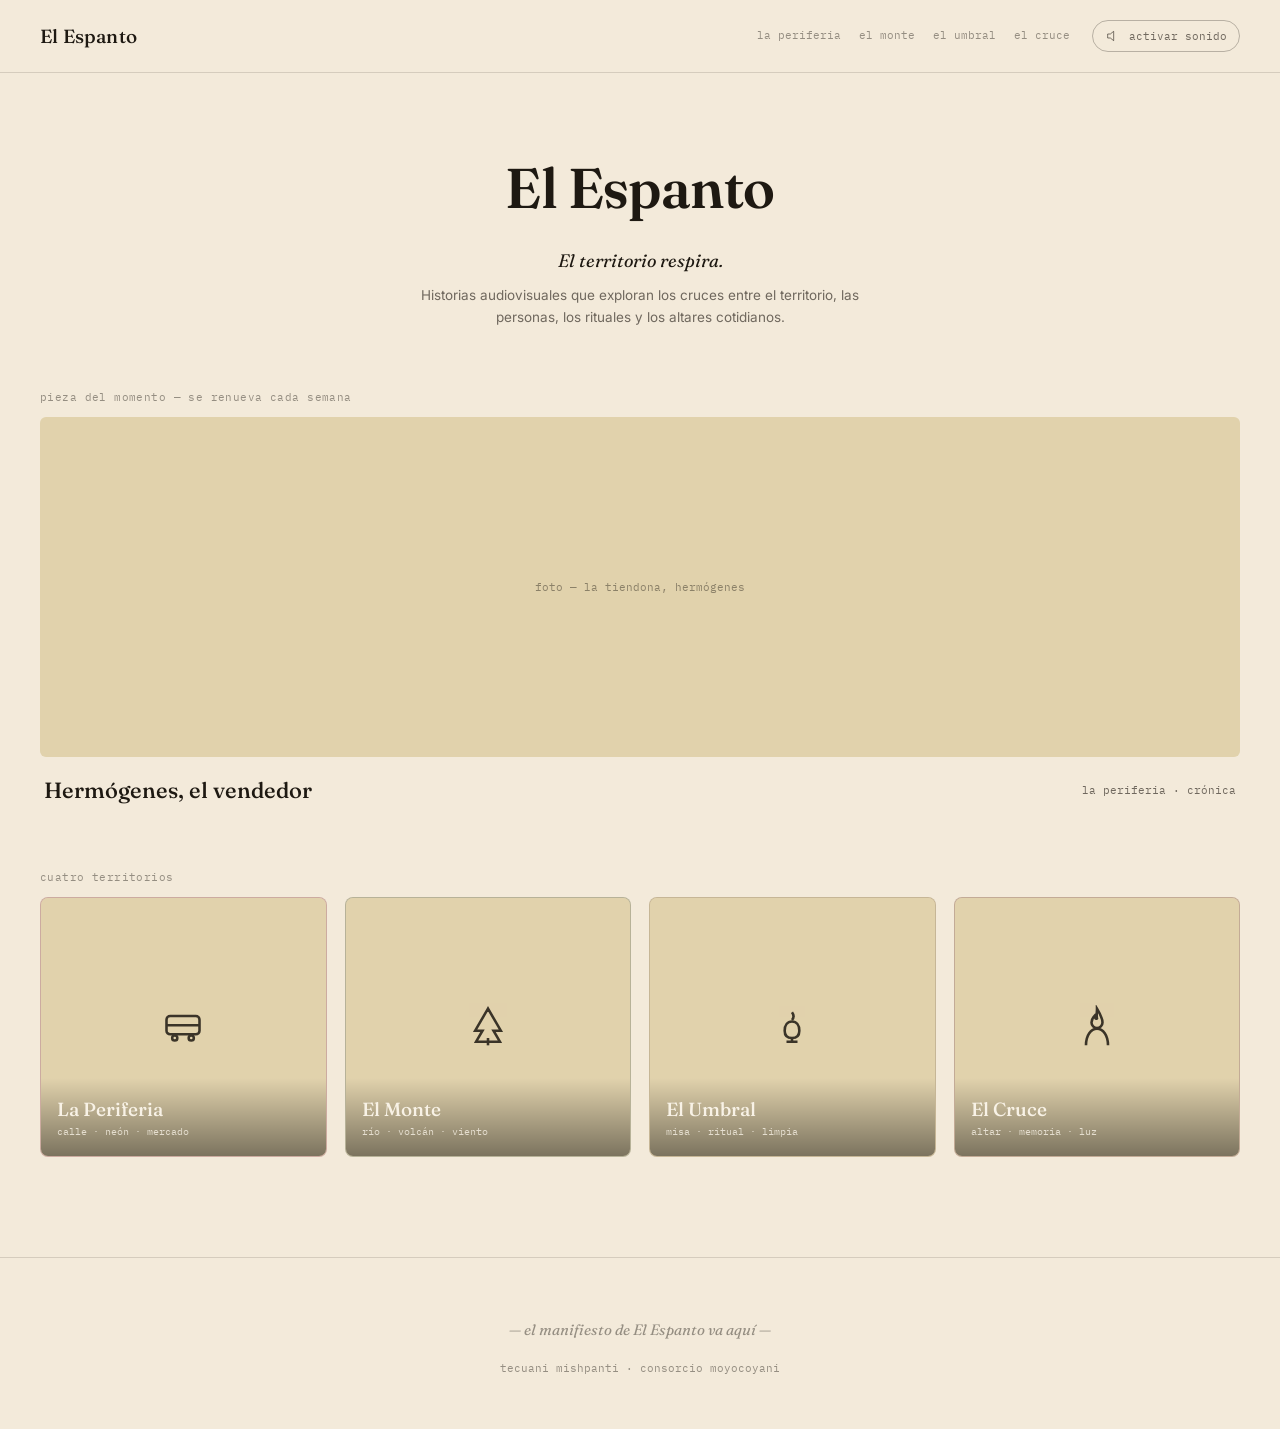
==== commit b62038af: "Add files via upload" ====
--- a/index.html
+++ b/index.html
@@ -3,685 +3,104 @@
 <head>
 <meta charset="UTF-8">
 <meta name="viewport" content="width=device-width, initial-scale=1.0">
-<meta name="color-scheme" content="light only">
-<title>El Espanto — El territorio respira</title>
-<noscript><style>.reveal{ opacity:1 !important; transform:none !important; }</style></noscript>
-<link rel="preconnect" href="https://fonts.googleapis.com">
-<link rel="preconnect" href="https://fonts.gstatic.com" crossorigin>
-<link href="https://fonts.googleapis.com/css2?family=Fraunces:ital,opsz,wght@0,9..144,500;0,9..144,600;0,9..144,700;0,9..144,900;1,9..144,500;1,9..144,600;1,9..144,900&family=Cormorant+Garamond:ital,wght@0,400;0,500;0,600;1,400;1,500&family=IBM+Plex+Mono:wght@400;500;600&display=swap" rel="stylesheet">
-<style>
-
-  *,*::before,*::after{ box-sizing:border-box; margin:0; padding:0; }
-
-  :root{
-    --papel:        #F3EADA;
-    --papel-2:      #EAE0C7;
-    --papel-3:      #E1D2AC;
-    --tinta:        #1E1912;
-    --tinta-dim:    rgba(30,25,18,0.70);
-    --tinta-faint:  rgba(30,25,18,0.48);
-    --rule:         rgba(30,25,18,0.15);
-
-    --periferia:      #E5326B;
-    --periferia-glow: #FF7FA8;
-    --monte:          #47642D;
-    --monte-glow:     #8FAE5A;
-    --umbral:         #B8791E;
-    --umbral-glow:    #F0B84D;
-    --cruce:          #9C2B1F;
-    --cruce-glow:     #D9634F;
-
-    --acento: var(--umbral);
-    --acento-glow: var(--umbral-glow);
-
-    --display: 'Fraunces', Georgia, serif;
-    --body: 'Cormorant Garamond', serif;
-    --mono: 'IBM Plex Mono', monospace;
-    --ease: cubic-bezier(.22,.61,.36,1);
-  }
-
-  html{ scroll-behavior:smooth; background:var(--papel); color-scheme:light; }
-  body{
-    background:var(--papel); color:var(--tinta);
-    font-family:var(--body); font-size:19px; line-height:1.5;
-    -webkit-font-smoothing:antialiased;
-    overflow-x:hidden;
-  }
-  a{ color:inherit; text-decoration:none; }
-  ::selection{ background:var(--tinta); color:var(--papel); }
-  img{ display:block; max-width:100%; }
-
-  .wrap{ max-width:1320px; margin:0 auto; padding:0 6vw; position:relative; }
-  .full{ width:100%; }
-
-  .reveal{ opacity:0; transform:translateY(16px); transition:opacity .8s var(--ease), transform .8s var(--ease); }
-  .reveal.in{ opacity:1; transform:translateY(0); }
-  @media (prefers-reduced-motion:reduce){ .reveal{ opacity:1; transform:none; transition:none; } }
-  /* Si el navegador no ejecuta JS (o tarda), el contenido no debe quedar invisible para siempre */
-  .no-js .reveal{ opacity:1; transform:none; }
-
-  /* ============ GRANO ============ */
-  .grano{
-    position:absolute; inset:0; z-index:3; pointer-events:none;
-    opacity:0.10; mix-blend-mode:overlay;
-    background-image:url("data:image/svg+xml;utf8,<svg xmlns='http://www.w3.org/2000/svg' width='140' height='140'><filter id='n'><feTurbulence type='fractalNoise' baseFrequency='0.9' numOctaves='2' stitchTiles='stitch'/></filter><rect width='100%25' height='100%25' filter='url(%23n)'/></svg>");
-  }
-
-  /* ============ HILO — respira sutilmente, como algo vivo ============ */
-  #hilo{
-    position:fixed; top:0; bottom:0; left:14px;
-    width:2px; z-index:250; pointer-events:none;
-    background:linear-gradient(to bottom, transparent, var(--acento-glow) 18%, var(--acento) 50%, var(--acento-glow) 82%, transparent);
-    opacity:0.55;
-    filter:drop-shadow(0 0 6px var(--acento-glow));
-    transition:background 1.1s ease, filter 1.1s ease;
-    animation:respirar 7s ease-in-out infinite;
-  }
-  @keyframes respirar{
-    0%,100%{ opacity:0.4; filter:drop-shadow(0 0 4px var(--acento-glow)); }
-    50%{ opacity:0.68; filter:drop-shadow(0 0 10px var(--acento-glow)); }
-  }
-  @media (prefers-reduced-motion:reduce){ #hilo{ animation:none; } }
-  @media (max-width:900px){ #hilo{ display:none; } }
-
-  /* ============ NAV ============ */
-  nav{
-    position:sticky; top:0; z-index:200;
-    display:flex; justify-content:space-between; align-items:center;
-    padding:0.9rem 6vw;
-    background:rgba(243,234,218,0.92);
-    backdrop-filter:blur(8px);
-    border-bottom:1px solid var(--rule);
-  }
-  .brand{ display:flex; align-items:center; gap:0.6rem; }
-  .brand span{ font-family:var(--display); font-weight:700; font-size:1.05rem; letter-spacing:-0.01em; }
-
-  .terr-nav{ display:flex; gap:2.1rem; list-style:none; }
-  .terr-nav button{
-    background:none; border:none; cursor:pointer; padding:4px 0;
-    font-family:var(--display); font-weight:600; font-size:0.95rem; letter-spacing:0.01em;
-    color:var(--tinta); position:relative; opacity:0.62; transition:opacity .25s;
-  }
-  .terr-nav button::after{
-    content:''; position:absolute; left:0; right:0; bottom:-3px; height:2px;
-    background:var(--c); transform:scaleX(0); transform-origin:left; transition:transform .3s var(--ease);
-  }
-  .terr-nav button[data-t="periferia"]{ --c:var(--periferia); }
-  .terr-nav button[data-t="monte"]{ --c:var(--monte); }
-  .terr-nav button[data-t="umbral"]{ --c:var(--umbral); }
-  .terr-nav button[data-t="cruce"]{ --c:var(--cruce); }
-  .terr-nav button:hover{ opacity:1; }
-  .terr-nav button:hover::after{ transform:scaleX(1); }
-  .terr-nav button.activo{ opacity:1; }
-  .terr-nav button.activo::after{ transform:scaleX(1); }
-  .terr-nav button[data-t="todos"]{ font-family:var(--mono); font-size:0.66rem; letter-spacing:0.1em; text-transform:uppercase; font-weight:500; }
-  .terr-nav button[data-t="todos"]::after{ background:var(--tinta); }
-  @media (max-width:820px){ .terr-nav{ gap:1.1rem; } .terr-nav button{ font-size:0.82rem; } }
-  @media (max-width:600px){ .terr-nav button[data-t="todos"] span.txt{ display:none; } }
-
-  /* ============ MASTHEAD ============ */
-  .masthead{ padding:min(11vh,110px) 0 min(6vh,56px); }
-  .masthead h1{
-    font-family:var(--display); font-weight:900; font-style:italic;
-    font-size:clamp(4.2rem,15vw,10.5rem); line-height:0.86; letter-spacing:-0.015em;
-    text-align:center;
-  }
-  .masthead .sub{
-    font-family:var(--display); font-weight:500; font-style:italic;
-    font-size:clamp(1.4rem,2.6vw,2rem); text-align:center; margin-top:1.1rem; color:var(--tinta);
-  }
-  .masthead .deck{
-    font-family:var(--body); font-size:1.15rem; color:var(--tinta-dim);
-    max-width:52ch; margin:0.9rem auto 0; text-align:center;
-  }
-
-  /* ============ TAGS (territorio) ============ */
-  .tags{ display:flex; gap:0.5rem; flex-wrap:wrap; align-items:center; }
-  .tag{
-    display:inline-flex; align-items:center; gap:5px;
-    font-family:var(--mono); font-size:0.6rem; letter-spacing:0.1em; text-transform:uppercase;
-    padding:3px 8px 3px 6px; border-radius:2px;
-  }
-  .tag .dot{ width:5px; height:5px; border-radius:50%; }
-  .tag.periferia{ color:var(--periferia); background:rgba(229,50,107,0.08); } .tag.periferia .dot{ background:var(--periferia); }
-  .tag.monte{ color:var(--monte); background:rgba(71,100,45,0.09); } .tag.monte .dot{ background:var(--monte); }
-  .tag.umbral{ color:var(--umbral); background:rgba(184,121,30,0.1); } .tag.umbral .dot{ background:var(--umbral); }
-  .tag.cruce{ color:var(--cruce); background:rgba(156,43,31,0.09); } .tag.cruce .dot{ background:var(--cruce); }
-  .tag.sec{ opacity:0.7; }
-  .tag.claro{ color:rgba(243,234,218,0.92); background:rgba(243,234,218,0.14); }
-  .tag.claro .dot{ background:currentColor; }
-
-  /* ---- GLIFO — reemplaza el punto de color con un símbolo lineal por territorio ---- */
-  .tag .glifo{ width:11px; height:11px; flex:none; }
-  .tag .glifo path,.tag .glifo circle{ fill:none; stroke:currentColor; stroke-width:1.4; stroke-linecap:round; stroke-linejoin:round; }
-
-  /* ---- SELLO DE ENTRADA — marca de bitácora de campo ---- */
-  .sello{
-    position:absolute; top:14px; right:14px; z-index:5;
-    font-family:var(--mono); font-size:0.58rem; letter-spacing:0.08em;
-    color:rgba(243,234,218,0.82); background:rgba(20,15,10,0.42);
-    padding:4px 8px; border:1px solid rgba(243,234,218,0.35);
-    transform:rotate(1.2deg); backdrop-filter:blur(2px);
-  }
-  .sello.oscuro{ color:var(--tinta-dim); background:rgba(243,234,218,0.55); border-color:var(--rule); }
-  .pieza{ position:relative; }
-  .pieza .sello{ top:10px; right:10px; }
-
-  /* ---- CRÉDITO DE COLABORADOR — protagónico, arriba de la pieza, no al pie ---- */
-  .credito{
-    display:flex; align-items:center; gap:9px; margin-bottom:0.6rem;
-  }
-  .credito .avatar{
-    width:28px; height:28px; border-radius:50%; flex:none;
-    display:flex; align-items:center; justify-content:center;
-    background:var(--tinta); color:var(--papel);
-    font-family:var(--display); font-weight:700; font-style:italic; font-size:0.85rem;
-  }
-  .credito .nombre{ font-family:var(--display); font-weight:600; font-style:italic; font-size:1rem; }
-  .credito .rol{ font-family:var(--mono); font-size:0.58rem; letter-spacing:0.08em; text-transform:uppercase; color:var(--tinta-faint); display:block; }
-
-  /* ---- TAG DE FORMATO — neutro, secundario al de territorio ---- */
-  .tag.formato{
-    color:var(--tinta-dim); background:transparent;
-    border:1px solid var(--rule); padding:2px 7px;
-  }
-  .tag.formato.claro{ color:rgba(243,234,218,0.75); background:transparent; border-color:rgba(243,234,218,0.35); }
-  .sep-tag{ width:1px; height:9px; background:var(--rule); }
-  .sep-tag.claro{ background:rgba(243,234,218,0.3); }
-
-  /* ============ FOTO REAL (reemplaza el placeholder de color) ============ */
-  .ph{ position:relative; overflow:hidden; width:100%; background:var(--papel-3); }
-  .ph img{
-    position:absolute; inset:0; width:100%; height:100%; object-fit:cover; object-position:center;
-  }
-  /* placeholder de color: solo se ve si la pieza aún no tiene foto real */
-  .ph.vacio::before{
-    content:''; position:absolute; inset:0;
-    background-image:
-      radial-gradient(120% 140% at 20% 15%, var(--g1), transparent 55%),
-      radial-gradient(100% 130% at 85% 90%, var(--g2), transparent 60%);
-  }
-  .ph .ph-tag{
-    position:absolute; left:10px; bottom:9px; z-index:2;
-    font-family:var(--mono); font-size:8px; letter-spacing:0.1em; text-transform:uppercase;
-    color:rgba(255,255,255,0.55); opacity:0.8; text-shadow:0 1px 3px rgba(0,0,0,0.6);
-  }
-  .ph.periferia{ --g1:rgba(229,50,107,0.5); --g2:rgba(60,200,220,0.28); }
-  .ph.monte{     --g1:rgba(71,100,45,0.45); --g2:rgba(181,101,29,0.28); }
-  .ph.umbral{    --g1:rgba(184,121,30,0.5); --g2:rgba(42,27,8,0.55); }
-  .ph.cruce{     --g1:rgba(156,43,31,0.5);  --g2:rgba(212,170,60,0.22); }
-
-  .section-label{
-    display:flex; align-items:center; gap:10px;
-    font-family:var(--mono); font-size:0.66rem; letter-spacing:0.16em; text-transform:uppercase;
-    color:var(--tinta-faint); border-bottom:1px solid var(--rule); padding-bottom:14px; margin-bottom:26px;
-  }
-  .section-label .linea{ flex:1; height:1px; background:var(--rule); }
-
-  /* ============ BYLINE — protagonismo para autores/colaboradores ============ */
-  .byline{
-    display:flex; align-items:baseline; gap:8px; margin-top:0.5rem;
-    font-family:var(--display); font-style:italic; font-weight:600;
-    font-size:1rem; color:var(--tinta);
-  }
-  .byline .por{ font-family:var(--mono); font-style:normal; font-weight:500; font-size:0.62rem; letter-spacing:0.1em; text-transform:uppercase; color:var(--tinta-faint); }
-  .byline.claro{ color:var(--papel); }
-  .byline.claro .por{ color:rgba(243,234,218,0.65); }
-
-  /* ============ DESTACADA ============ */
-  .destacada{ padding-bottom:0; }
-  .destacada-card{
-    position:relative; display:block; overflow:hidden;
-    height:92vh; min-height:560px;
-  }
-  .destacada-card .ph{ position:absolute; inset:0; z-index:0; }
-  .destacada-card .velo{
-    position:absolute; inset:0; z-index:1;
-    background:linear-gradient(0deg, rgba(20,15,10,0.85) 0%, rgba(20,15,10,0.4) 42%, transparent 68%);
-  }
-  .destacada-card .txt{
-    position:relative; z-index:4; height:100%;
-    display:flex; flex-direction:column; justify-content:flex-end;
-    padding:min(6vw,3.4rem); color:var(--papel);
-  }
-  .destacada-card h2{
-    font-family:var(--display); font-weight:800; font-style:italic;
-    font-size:clamp(2.4rem,6.5vw,5.2rem); line-height:0.98; margin:0.9rem 0 0.5rem; max-width:20ch;
-  }
-  .destacada-card p.deck{ color:rgba(243,234,218,0.85); font-size:1.2rem; max-width:46ch; margin-bottom:0.4rem; }
-  .destacada-card .meta{ font-family:var(--mono); font-size:0.66rem; letter-spacing:0.08em; color:rgba(243,234,218,0.68); }
-  .destacada-card .go{
-    display:inline-block; margin-top:1rem;
-    font-family:var(--mono); font-size:0.68rem; letter-spacing:0.14em; text-transform:uppercase;
-    border-bottom:1px solid var(--papel); color:var(--papel); padding-bottom:2px;
-  }
-
-  /* ---- MÓVIL: la foto de la destacada se ve completa; el texto baja debajo, sin oscurecerse ---- */
-  @media (max-width:700px){
-    .destacada-card{
-      height:auto; min-height:0; display:flex; flex-direction:column;
-    }
-    .destacada-card .ph{
-      position:relative; inset:auto; aspect-ratio:4/3;
-    }
-    .destacada-card .ph img{ object-fit:contain; background:var(--papel-3); }
-    .destacada-card .velo{ display:none; }
-    .destacada-card .txt{
-      position:relative; height:auto; color:var(--tinta);
-      padding:1.6rem 0 0;
-    }
-    .destacada-card .txt .tag.claro{ color:var(--tinta); background:var(--papel-2); }
-    .destacada-card .txt .tag.claro .dot{ background:currentColor; }
-    .destacada-card .txt .tag.formato.claro{ color:var(--tinta-dim); border-color:var(--rule); }
-    .destacada-card p.deck{ color:var(--tinta-dim); }
-    .destacada-card .meta{ color:var(--tinta-faint); }
-    .destacada-card .go{ border-bottom-color:var(--tinta); color:var(--tinta); }
-    .destacada-card .byline.claro{ color:var(--tinta); }
-    .destacada-card .byline.claro .por{ color:var(--tinta-faint); }
-  }
-
-  /* ============ FEED ============ */
-  .feed{ padding:min(9vh,80px) 0; }
-  .feed-grid{ display:grid; grid-template-columns:repeat(3,1fr); gap:2.4rem 2.2rem; }
-  .pieza{ display:block; transition:opacity .35s ease; }
-  .pieza.oculta{ display:none; }
-  .pieza .ph{ aspect-ratio:4/5; margin-bottom:0.85rem; }
-  .pieza .tags{ margin-bottom:0.55rem; }
-  .pieza h3{ font-family:var(--display); font-weight:600; font-size:1.32rem; line-height:1.22; margin-bottom:0.2rem; }
-  .pieza p{ color:var(--tinta-dim); font-size:1rem; }
-  .pieza .meta{ font-family:var(--mono); font-size:0.62rem; letter-spacing:0.06em; color:var(--tinta-faint); display:block; margin-top:0.5rem; }
-  .pieza:hover h3{ text-decoration:underline; text-decoration-thickness:1px; text-underline-offset:3px; }
-  .pieza:hover .ph img{ transform:scale(1.04); }
-  .ph img{ transition:transform .6s var(--ease); }
-
-  @media (max-width:980px){ .feed-grid{ grid-template-columns:1fr 1fr; } }
-  @media (max-width:620px){ .feed-grid{ grid-template-columns:1fr; } }
-
-  /* ---- RUPTURA ---- */
-  .ruptura{
-    position:relative; overflow:hidden;
-    height:82vh; min-height:480px;
-    margin:min(6vh,52px) calc(-6vw); width:calc(100% + 12vw);
-  }
-  .ruptura .ph{ position:absolute; inset:0; }
-  .ruptura .velo{ position:absolute; inset:0; z-index:2; background:linear-gradient(0deg, rgba(20,15,10,0.8), transparent 55%); }
-  .ruptura .txt{ position:absolute; left:min(6vw,3.4rem); right:min(6vw,3.4rem); bottom:min(6vh,3rem); z-index:4; color:var(--papel); }
-  .ruptura h3{ font-family:var(--display); font-weight:800; font-style:italic; font-size:clamp(2.2rem,6vw,4.6rem); line-height:0.96; max-width:22ch; }
-  .ruptura .meta{ font-family:var(--mono); font-size:0.66rem; letter-spacing:0.08em; color:rgba(243,234,218,0.72); margin-top:0.5rem; display:block; }
-
-  /* ---- RUPTURA VERTICAL ---- */
-  .ruptura-vert{ display:grid; grid-template-columns:1.1fr 1fr; gap:0; margin:min(8vh,64px) 0; align-items:stretch; }
-  .ruptura-vert .ph{ height:100%; min-height:78vh; }
-  .ruptura-vert .col-txt{ display:flex; flex-direction:column; justify-content:center; padding:0 min(4vw,2.6rem); }
-  .ruptura-vert h3{ font-family:var(--display); font-weight:700; font-style:italic; font-size:clamp(1.9rem,3.6vw,3rem); line-height:1.04; margin:0.8rem 0 0.5rem; }
-  .ruptura-vert p{ color:var(--tinta-dim); font-size:1.15rem; max-width:36ch; }
-  .ruptura-vert .meta{ font-family:var(--mono); font-size:0.66rem; letter-spacing:0.08em; color:var(--tinta-faint); margin-top:0.6rem; display:block; }
-  @media (max-width:820px){ .ruptura-vert{ grid-template-columns:1fr; } .ruptura-vert .ph{ min-height:60vh; } .ruptura-vert .col-txt{ padding:2rem 0 0; } }
-
-  /* ---- SPREAD ---- */
-  .spread{ display:grid; grid-template-columns:1fr 1fr; gap:0.35rem; margin:min(8vh,64px) 0; }
-  .spread .ph{ aspect-ratio:3/4; }
-  .spread .cap{ grid-column:1/-1; display:flex; justify-content:space-between; gap:1rem; padding-top:0.9rem; flex-wrap:wrap; }
-  .spread h3{ font-family:var(--display); font-weight:600; font-style:italic; font-size:1.5rem; }
-  .spread .meta{ font-family:var(--mono); font-size:0.66rem; letter-spacing:0.08em; color:var(--tinta-faint); align-self:center; }
-  @media (max-width:700px){ .spread{ grid-template-columns:1fr; } }
-
-  /* ============ CUENTO — pieza de solo texto, otra gramática dentro del mismo sistema ============ */
-  .cuento{
-    max-width:62ch; margin:min(9vh,80px) auto; padding:min(6vh,52px) 0;
-    border-top:1px solid var(--rule); border-bottom:1px solid var(--rule);
-  }
-  .cuento .encabezado{ margin-bottom:1.6rem; }
-  .cuento h2{ font-family:var(--display); font-weight:800; font-style:italic; font-size:clamp(1.8rem,4vw,2.6rem); line-height:1.05; margin:0.6rem 0 0; }
-  .cuento .cuerpo{ font-size:1.18rem; line-height:1.65; color:var(--tinta-dim); }
-  .cuento .cuerpo p{ margin-bottom:1.1rem; }
-  .cuento .cuerpo p:first-of-type::first-letter{
-    font-family:var(--display); font-weight:800; font-style:italic;
-    font-size:3.4rem; float:left; line-height:0.8; margin:0.1rem 0.5rem 0 0; color:var(--tinta);
-  }
-  .cuento .nota-formato{ font-family:var(--mono); font-size:0.6rem; letter-spacing:0.08em; color:var(--tinta-faint); text-align:center; margin-top:1.6rem; }
-
-  /* ============ VIDEO — placeholder de otro formato dentro del mismo sistema ============ */
-  .video-pieza{ margin:min(9vh,80px) 0; }
-  .video-pieza .ph{ aspect-ratio:16/9; }
-  .video-pieza .play{
-    position:absolute; inset:0; z-index:3; display:flex; align-items:center; justify-content:center;
-  }
-  .video-pieza .play .circulo{
-    width:66px; height:66px; border-radius:50%; border:1.5px solid rgba(243,234,218,0.85);
-    display:flex; align-items:center; justify-content:center; backdrop-filter:blur(2px);
-    background:rgba(20,15,10,0.25);
-  }
-  .video-pieza .play svg{ width:20px; height:20px; fill:var(--papel); margin-left:3px; }
-  .video-pieza .info{ padding-top:0.9rem; }
-  .video-pieza h3{ font-family:var(--display); font-weight:700; font-style:italic; font-size:1.5rem; }
-
-  /* ============ MANIFIESTO ============ */
-  .manifiesto{
-    border-top:1px solid var(--rule); border-bottom:1px solid var(--rule);
-    padding:min(9vh,84px) 0; text-align:center;
-  }
-  .manifiesto .label{ font-family:var(--mono); font-size:0.66rem; letter-spacing:0.16em; text-transform:uppercase; color:var(--tinta-faint); margin-bottom:1.4rem; }
-  .manifiesto .marco{
-    border:1px dashed var(--rule); padding:min(6vh,52px) min(5vw,2.5rem);
-    max-width:64ch; margin:0 auto;
-  }
-  .manifiesto .marco p{
-    font-family:var(--display); font-style:italic; font-weight:500;
-    font-size:clamp(1.2rem,2.2vw,1.6rem); color:var(--tinta-faint); line-height:1.5;
-  }
-
-  /* ============ FOOTER ============ */
-  footer{ padding:1.7rem 6vw; display:flex; justify-content:space-between; flex-wrap:wrap; gap:10px; }
-  footer p{ font-family:var(--mono); font-size:0.6rem; letter-spacing:0.08em; color:var(--tinta-faint); }
-
-</style>
+<title>El Espanto — el territorio respira</title>
+<link rel="stylesheet" href="style.css">
 </head>
 <body>
 
-<div id="hilo" aria-hidden="true"></div>
+<svg style="display:none" xmlns="http://www.w3.org/2000/svg">
+  <symbol id="icon-eye" viewBox="0 0 24 24"><path d="M2 12s4-7 10-7 10 7 10 7-4 7-10 7S2 12 2 12z"/><circle cx="12" cy="12" r="3"/></symbol>
+  <symbol id="icon-candil" viewBox="0 0 24 24"><path d="M8 14c0-3 1.5-5 4-5s4 2 4 5-2 4-4 4-4-1-4-4z"/><path d="M12 4c1.2 1.6 1.2 2.8 0 4.2"/><path d="M9 20h6M12 18v2"/></symbol>
+  <symbol id="icon-pluma" viewBox="0 0 24 24"><path d="M3 21l6-1 10-10a2.6 2.6 0 00-3-3L6 17l-1 6z"/><path d="M13 8l3 3"/></symbol>
+  <symbol id="icon-fogata" viewBox="0 0 24 24"><path d="M12 2c1.5 2.5 3 5 3 7.5a3 3 0 01-6 0C9 8 10 6.5 11 5.5c-.3 1.6.4 2.5 1 1.8-.4-2 0-3.4 0-5.3z"/><path d="M6 22c0-5.5 2.7-9 6-9s6 3.5 6 9"/></symbol>
+  <symbol id="icon-tree" viewBox="0 0 24 24"><path d="M12 2L5 14h4l-3.5 6h13L15 14h4L12 2z"/><path d="M12 22v-4"/></symbol>
+  <symbol id="icon-bus" viewBox="0 0 24 24"><rect x="3" y="6" width="18" height="10" rx="2"/><path d="M3 11h18"/><circle cx="7.5" cy="18" r="1.4"/><circle cx="16.5" cy="18" r="1.4"/></symbol>
+  <symbol id="icon-caracola" viewBox="0 0 24 24"><path d="M12 3a7 7 0 017 7c0 5-4 9-9 9a5 5 0 01-5-5c0-3 2-5 5-5a3 3 0 013 3c0 1.4-1 2.4-2 2.4"/></symbol>
+  <symbol id="icon-pincel" viewBox="0 0 24 24"><path d="M3 21l4-1 9-9-3-3-9 9-1 4z"/><path d="M16 5l3 3"/></symbol>
+  <symbol id="icon-camara-video" viewBox="0 0 24 24"><rect x="3" y="9" width="12" height="9" rx="1"/><circle cx="9" cy="13.5" r="2.5"/><path d="M15 11l6-3v10l-6-3z"/><circle cx="6.5" cy="6.5" r="1.5"/><circle cx="12" cy="6.5" r="1.5"/></symbol>
+</svg>
 
-<nav>
-  <a href="#top" class="brand">
-    <svg viewBox="0 0 40 80" width="12" height="24" xmlns="http://www.w3.org/2000/svg" aria-hidden="true">
-      <path d="M20,1 L16,18 L23,34 L14,52 L18,68 L20,79" fill="none" stroke="#1E1912" stroke-width="1.8" stroke-linecap="round" stroke-linejoin="round"/>
-    </svg>
-    <span>El Espanto</span>
-  </a>
-  <ul class="terr-nav">
-    <li><button data-t="todos" class="activo"><span class="txt">Todos</span></button></li>
-    <li><button data-t="periferia">Periferia</button></li>
-    <li><button data-t="monte">Monte</button></li>
-    <li><button data-t="umbral">Umbral</button></li>
-    <li><button data-t="cruce">Cruce</button></li>
-  </ul>
-</nav>
+<header class="topbar">
+  <span class="wordmark">El Espanto</span>
+  <div class="topbar-right">
+    <nav class="nav-territories">
+      <a href="periferia.html">la periferia</a>
+      <a href="monte.html">el monte</a>
+      <a href="umbral.html">el umbral</a>
+      <a href="cruce.html">el cruce</a>
+    </nav>
+    <button class="sound-toggle" aria-pressed="false">
+      <svg class="icn" viewBox="0 0 24 24"><path d="M4 9v6h4l5 4V5L8 9H4z"/></svg>
+      <span>activar sonido</span>
+    </button>
+  </div>
+</header>
 
-<div id="top" class="wrap">
+<section class="masthead">
+  <h1>El Espanto</h1>
+  <p class="tagline">El territorio respira.</p>
+  <p class="desc">Historias audiovisuales que exploran los cruces entre el territorio, las personas, los rituales y los altares cotidianos.</p>
+</section>
 
-  <div class="masthead reveal">
-    <h1>El Espanto</h1>
-    <p class="sub">El territorio respira.</p>
-    <p class="deck">Historias audiovisuales que exploran los cruces entre el territorio, las personas, los rituales y los altares cotidianos.</p>
+<section class="featured">
+  <p class="eyebrow">pieza del momento — se renueva cada semana</p>
+  <div class="featured-card">
+    <div class="ph">foto — la tiendona, hermógenes</div>
   </div>
+  <div class="featured-meta">
+    <h2>Hermógenes, el vendedor</h2>
+    <span class="terr">la periferia · crónica</span>
+  </div>
+</section>
 
-  <!-- ============ DESTACADA: la eucaristía en el Mercado Central ============ -->
-  <section class="destacada reveal">
-    <a class="destacada-card" href="#" data-t="umbral,cruce">
-      <div class="ph"><img src="[data-uri]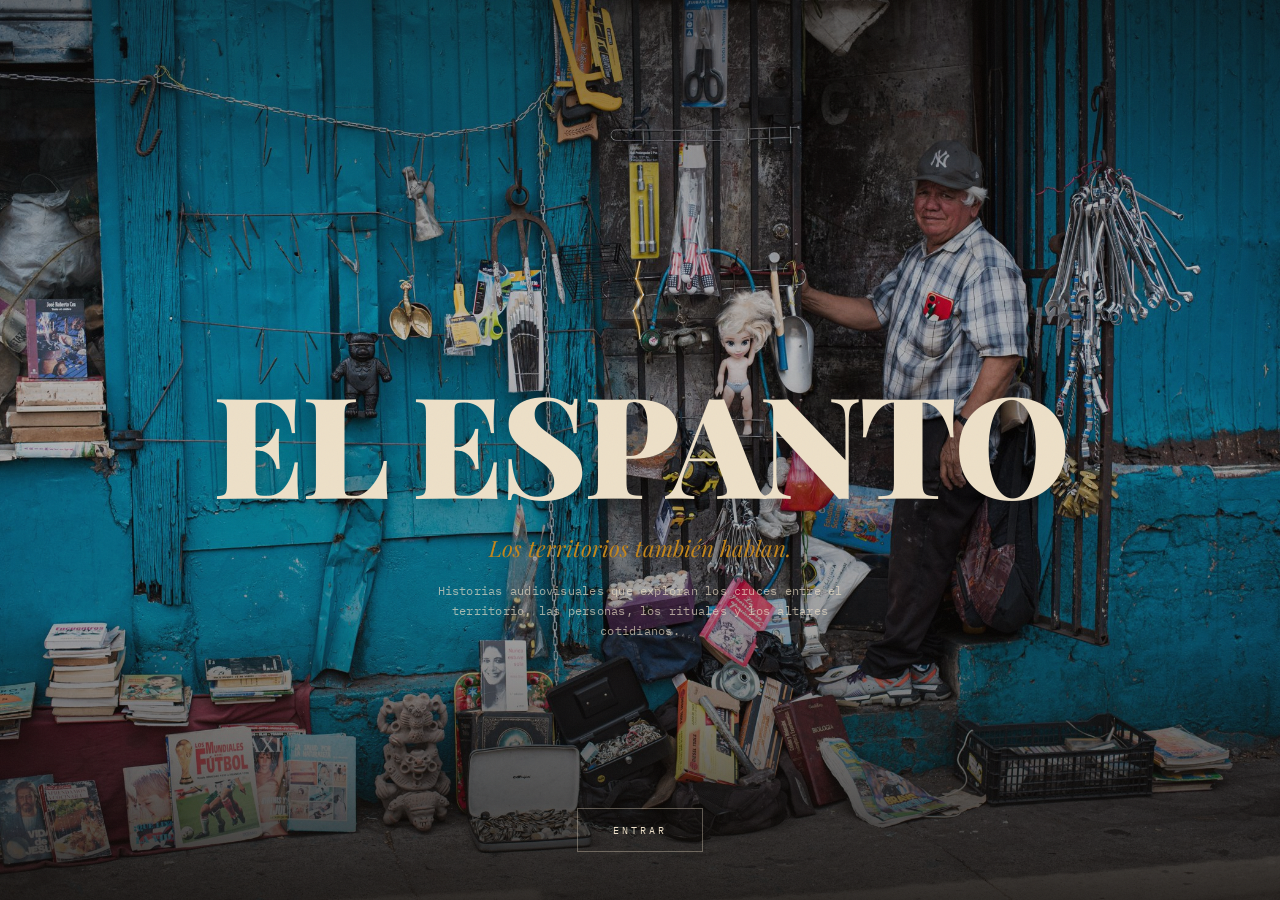
==== commit befba04c: "Add files via upload" ====
--- a/index.html
+++ b/index.html
@@ -1,106 +1,346 @@
 <!DOCTYPE html>
 <html lang="es">
 <head>
-<meta charset="UTF-8">
-<meta name="viewport" content="width=device-width, initial-scale=1.0">
-<title>El Espanto — el territorio respira</title>
-<link rel="stylesheet" href="style.css">
+<meta charset="UTF-8" />
+<meta name="viewport" content="width=device-width, initial-scale=1.0" />
+<title>El Espanto</title>
+<link rel="preconnect" href="https://fonts.googleapis.com" />
+<link rel="preconnect" href="https://fonts.gstatic.com" crossorigin />
+<link href="https://fonts.googleapis.com/css2?family=Playfair+Display:ital,wght@0,700;0,900;1,400&family=IBM+Plex+Mono:wght@400;500&display=swap" rel="stylesheet" />
+<style>
+  *, *::before, *::after { box-sizing: border-box; margin: 0; padding: 0; }
+
+  :root {
+    --negro:     #0D0A07;
+    --hueso:     #EDE0C8;
+    --oxido:     #7A3B1E;
+    --oro:       #C4861A;
+    --rojo:      #8B1A1A;
+    --verde:     #4A9B6F;
+    --verde-monte: #5DB87A;
+    --mono:  'IBM Plex Mono', monospace;
+    --serif: 'Playfair Display', Georgia, serif;
+  }
+
+  html, body {
+    height: 100%;
+    background: var(--negro);
+    color: var(--hueso);
+    font-family: var(--serif);
+    overflow: hidden; /* la portada NO hace scroll — es una sola pantalla */
+  }
+
+  @media (prefers-reduced-motion: reduce) {
+    * { animation-duration: 0.01ms !important; animation-iteration-count: 1 !important; transition-duration: 0.01ms !important; }
+  }
+
+  /* grano global */
+  body::before {
+    content: '';
+    position: fixed;
+    inset: 0;
+    z-index: 5;
+    pointer-events: none;
+    background-image:
+      url("data:image/svg+xml,%3Csvg xmlns='http://www.w3.org/2000/svg' width='300' height='300'%3E%3Cfilter id='g'%3E%3CfeTurbulence type='fractalNoise' baseFrequency='0.75' numOctaves='4' stitchTiles='stitch'/%3E%3C/filter%3E%3Crect width='300' height='300' filter='url(%23g)' opacity='1'/%3E%3C/svg%3E");
+    opacity: 0.035;
+  }
+
+  /* ══════════════════════════════
+     HERO — ÚNICA PANTALLA, OCUPA TODO EL ESPACIO
+  ══════════════════════════════ */
+  #pantalla-hero {
+    position: relative;
+    height: 100vh;
+    height: 100svh;
+    width: 100%;
+    overflow: hidden;
+  }
+
+  /* pila de imágenes en crossfade, cada una con su "respiro"
+     (zoom lento e imperceptible) que nunca se detiene */
+  #capa-fondo {
+    position: absolute;
+    inset: 0;
+    z-index: 0;
+  }
+
+  .fondo-img {
+    position: absolute;
+    inset: 0;
+    width: 100%;
+    height: 100%;
+    background-position: center;
+    background-size: cover;
+    opacity: 0;
+    transition: opacity 1.3s ease-in-out;
+    animation: respirar 9s ease-in-out infinite alternate;
+  }
+  .fondo-img.activa { opacity: 1; z-index: 1; }
+
+  /* ───────────────────────────────────────────────
+     ESPACIO PARA TUS FOTOGRAFÍAS DE PORTADA
+     Estas son las 4 fotos que giran a pantalla completa.
+     Recomendado: horizontales, mínimo 1920px de ancho.
+     ─────────────────────────────────────────────── */
+  #img-periferia { background-image: url("FOTOS/periferia-hero.jpg"); animation-delay: 0s; }
+  #img-monte     { background-image: url("FOTOS/monte-hero.jpg");     animation-delay: -2.3s; }
+  #img-cruce     { background-image: url("FOTOS/cruce-hero.jpg");     animation-delay: -4.6s; }
+  #img-umbral    { background-image: url("FOTOS/umbral-hero.jpg");    animation-delay: -6.9s; }
+
+  @keyframes respirar {
+    0%   { transform: scale(1)     translate(0, 0); }
+    50%  { transform: scale(1.1)  translate(-0.8%, -0.5%); }
+    100% { transform: scale(1.2) translate(0.6%, 0.8%); }
+  }
+
+  #capa-velo {
+    position: absolute;
+    inset: 0;
+    z-index: 2;
+    background:
+      linear-gradient(to bottom, rgba(13,10,7,0.55) 0%, rgba(13,10,7,0.25) 32%, rgba(13,10,7,0.35) 68%, rgba(13,10,7,0.85) 100%);
+  }
+
+  #hero-contenido {
+    position: relative;
+    z-index: 3;
+    height: 100%;
+    display: flex;
+    flex-direction: column;
+    align-items: center;
+    justify-content: center;
+    text-align: center;
+    padding: 5rem 2rem;
+  }
+
+  .hero-grieta {
+    opacity: 0;
+    animation: emerge 2s ease forwards 0.3s;
+    margin-bottom: 2.2rem;
+  }
+  .hero-grieta svg { filter: drop-shadow(0 0 18px rgba(180,210,255,0.18)); }
+
+  h1.logotipo {
+    font-family: var(--serif);
+    font-weight: 900;
+    font-size: clamp(3.4rem, 11vw, 9rem);
+    line-height: 0.88;
+    color: var(--hueso);
+    letter-spacing: -0.02em;
+    opacity: 0;
+    animation: emerge 1.6s ease forwards 1s;
+    margin-bottom: 1.6rem;
+    text-shadow: 0 2px 30px rgba(0,0,0,0.4);
+  }
+
+  #hero-intro {
+    position: relative;
+    z-index: 3;
+    max-width: 46ch;
+    opacity: 0;
+    animation: fade-in 1.4s ease forwards 1.9s;
+  }
+
+  .tagline-wrap {
+    height: 2.4rem;
+    display: flex;
+    align-items: center;
+    justify-content: center;
+    margin-bottom: 0.9rem;
+  }
+  .tagline {
+    position: absolute;
+    font-family: var(--serif);
+    font-style: italic;
+    font-size: clamp(1rem, 2.1vw, 1.4rem);
+    color: var(--oro);
+    opacity: 0;
+    transition: opacity 1s ease;
+    white-space: nowrap;
+  }
+  .tagline.visible { opacity: 1; }
+
+  .hero-descripcion {
+    font-family: var(--mono);
+    font-size: 0.72rem;
+    letter-spacing: 0.02em;
+    line-height: 1.7;
+    color: rgba(237,224,200,0.68);
+  }
+
+  #boton-entrar {
+    position: absolute;
+    bottom: 3rem;
+    left: 50%;
+    transform: translateX(-50%);
+    z-index: 3;
+    background: none;
+    border: 1px solid rgba(237,224,200,0.35);
+    color: var(--hueso);
+    font-family: var(--mono);
+    font-size: 0.62rem;
+    letter-spacing: 0.28em;
+    text-transform: uppercase;
+    padding: 0.9rem 2.2rem;
+    cursor: pointer;
+    opacity: 0;
+    animation: fade-in-borde 0.6s ease forwards 2.8s;
+    transition: background 0.3s ease, border-color 0.3s ease, letter-spacing 0.3s ease;
+    text-decoration: none;
+    display: inline-flex;
+    gap: 0.02em;
+  }
+  #boton-entrar:hover {
+    background: rgba(237,224,200,0.08);
+    border-color: rgba(237,224,200,0.7);
+    letter-spacing: 0.34em;
+  }
+  #boton-entrar:hover .letra { animation-play-state: paused; opacity: 1; }
+  #boton-entrar:focus-visible { outline: 2px solid var(--oro); outline-offset: 3px; }
+
+  /* cada letra de "Entrar" se enciende por separado, como una mecha,
+     y una vez encendida el conjunto queda con un parpadeo de vela —
+     no de letrero de neón: irregular, casi imperceptible, sobrio */
+  .letra {
+    display: inline-block;
+    opacity: 0;
+    animation:
+      encender 0.45s ease forwards,
+      parpadeo 5.5s ease-in-out infinite;
+    animation-delay: var(--retraso), calc(var(--retraso) + 3.2s);
+  }
+
+  @keyframes encender {
+    from { opacity: 0; transform: translateY(3px); text-shadow: 0 0 0 rgba(196,134,26,0); }
+    60%  { opacity: 1; text-shadow: 0 0 9px rgba(196,134,26,0.55); }
+    to   { opacity: 1; transform: translateY(0); text-shadow: 0 0 0 rgba(196,134,26,0); }
+  }
+
+  @keyframes parpadeo {
+    0%, 100% { opacity: 1; }
+    4%  { opacity: 0.82; }
+    7%  { opacity: 1; }
+    38% { opacity: 1; }
+    41% { opacity: 0.88; }
+    44% { opacity: 1; }
+    72% { opacity: 0.9; }
+    75% { opacity: 1; }
+  }
+
+  @keyframes emerge {
+    from { opacity: 0; transform: translateY(14px); }
+    to   { opacity: 1; transform: translateY(0); }
+  }
+  @keyframes fade-in {
+    from { opacity: 0; }
+    to   { opacity: 1; }
+  }
+  @keyframes fade-in-borde {
+    from { opacity: 0; }
+    to   { opacity: 1; }
+  }
+
+  @media (max-width: 720px) {
+    .hero-descripcion { font-size: 0.68rem; }
+    #boton-entrar { bottom: 2.2rem; }
+  }
+</style>
 </head>
 <body>
 
-<svg style="display:none" xmlns="http://www.w3.org/2000/svg">
-  <symbol id="icon-eye" viewBox="0 0 24 24"><path d="M2 12s4-7 10-7 10 7 10 7-4 7-10 7S2 12 2 12z"/><circle cx="12" cy="12" r="3"/></symbol>
-  <symbol id="icon-candil" viewBox="0 0 24 24"><path d="M8 14c0-3 1.5-5 4-5s4 2 4 5-2 4-4 4-4-1-4-4z"/><path d="M12 4c1.2 1.6 1.2 2.8 0 4.2"/><path d="M9 20h6M12 18v2"/></symbol>
-  <symbol id="icon-pluma" viewBox="0 0 24 24"><path d="M3 21l6-1 10-10a2.6 2.6 0 00-3-3L6 17l-1 6z"/><path d="M13 8l3 3"/></symbol>
-  <symbol id="icon-fogata" viewBox="0 0 24 24"><path d="M12 2c1.5 2.5 3 5 3 7.5a3 3 0 01-6 0C9 8 10 6.5 11 5.5c-.3 1.6.4 2.5 1 1.8-.4-2 0-3.4 0-5.3z"/><path d="M6 22c0-5.5 2.7-9 6-9s6 3.5 6 9"/></symbol>
-  <symbol id="icon-tree" viewBox="0 0 24 24"><path d="M12 2L5 14h4l-3.5 6h13L15 14h4L12 2z"/><path d="M12 22v-4"/></symbol>
-  <symbol id="icon-bus" viewBox="0 0 24 24"><rect x="3" y="6" width="18" height="10" rx="2"/><path d="M3 11h18"/><circle cx="7.5" cy="18" r="1.4"/><circle cx="16.5" cy="18" r="1.4"/></symbol>
-  <symbol id="icon-caracola" viewBox="0 0 24 24"><path d="M12 3a7 7 0 017 7c0 5-4 9-9 9a5 5 0 01-5-5c0-3 2-5 5-5a3 3 0 013 3c0 1.4-1 2.4-2 2.4"/></symbol>
-  <symbol id="icon-pincel" viewBox="0 0 24 24"><path d="M3 21l4-1 9-9-3-3-9 9-1 4z"/><path d="M16 5l3 3"/></symbol>
-  <symbol id="icon-camara-video" viewBox="0 0 24 24"><rect x="3" y="9" width="12" height="9" rx="1"/><circle cx="9" cy="13.5" r="2.5"/><path d="M15 11l6-3v10l-6-3z"/><circle cx="6.5" cy="6.5" r="1.5"/><circle cx="12" cy="6.5" r="1.5"/></symbol>
-</svg>
-
-<header class="topbar">
-  <span class="wordmark">El Espanto</span>
-  <div class="topbar-right">
-    <nav class="nav-territories">
-      <a href="periferia.html">la periferia</a>
-      <a href="monte.html">el monte</a>
-      <a href="umbral.html">el umbral</a>
-      <a href="cruce.html">el cruce</a>
-    </nav>
-    <button class="sound-toggle" aria-pressed="false">
-      <svg class="icn" viewBox="0 0 24 24"><path d="M4 9v6h4l5 4V5L8 9H4z"/></svg>
-      <span>activar sonido</span>
-    </button>
+<section id="pantalla-hero">
+
+  <div id="capa-fondo">
+    <div class="fondo-img activa" id="img-periferia"></div>
+    <div class="fondo-img" id="img-monte"></div>
+    <div class="fondo-img" id="img-cruce"></div>
+    <div class="fondo-img" id="img-umbral"></div>
   </div>
-</header>
-
-<section class="masthead">
-  <h1>El Espanto</h1>
-  <p class="tagline">El territorio respira.</p>
-  <p class="desc">Historias audiovisuales que exploran los cruces entre el territorio, las personas, los rituales y los altares cotidianos.</p>
+
+  <div id="capa-velo"></div>
+
+  <div id="hero-contenido">
+    <div class="hero-grieta">
+      <svg viewBox="0 0 60 120" width="40" height="80" xmlns="http://www.w3.org/2000/svg" aria-hidden="true">
+        <defs>
+          <radialGradient id="luz-hero" cx="50%" cy="50%" r="55%">
+            <stop offset="0%"   stop-color="#c8e0ff" stop-opacity="1"/>
+            <stop offset="55%"  stop-color="#C4861A" stop-opacity="0.45"/>
+            <stop offset="100%" stop-color="#C4861A" stop-opacity="0"/>
+          </radialGradient>
+          <filter id="glow-hero">
+            <feGaussianBlur stdDeviation="2.5" result="b"/>
+            <feMerge><feMergeNode in="b"/><feMergeNode in="SourceGraphic"/></feMerge>
+          </filter>
+        </defs>
+        <path d="M30,2 L24,28 L35,52 L20,76 L28,100 L30,118" fill="none" stroke="#EDE0C8" stroke-width="2" stroke-linecap="round" stroke-linejoin="round"/>
+        <path d="M30,2 L24,28 L35,52 L20,76 L28,100 L30,118" fill="none" stroke="url(#luz-hero)" stroke-width="6" stroke-linecap="round" filter="url(#glow-hero)" opacity="0.9"/>
+        <circle cx="24" cy="28"  r="1.4" fill="#b8d4ff" opacity="0.8"/>
+        <circle cx="35" cy="52"  r="1.4" fill="#b8d4ff" opacity="0.8"/>
+        <circle cx="20" cy="76"  r="1.4" fill="#b8d4ff" opacity="0.8"/>
+      </svg>
+    </div>
+
+    <h1 class="logotipo">EL ESPANTO</h1>
+
+    <div id="hero-intro">
+      <div class="tagline-wrap" aria-live="polite">
+        <span class="tagline" id="t0">Los territorios también hablan.</span>
+        <span class="tagline" id="t1">Los márgenes tienen algo que decir.</span>
+        <span class="tagline" id="t2">Hay historias que todavía respiran.</span>
+      </div>
+      <p class="hero-descripcion">Historias audiovisuales que exploran los cruces entre el territorio, las personas, los rituales y los altares cotidianos.</p>
+    </div>
+  </div>
+
+  <!-- ENTRAR lleva a una página nueva: universos.html
+       el texto se arma letra por letra vía JS (ver script abajo) -->
+  <a href="universos.html" id="boton-entrar" aria-label="Entrar a El Espanto"></a>
 </section>
 
-<section class="featured">
-  <p class="eyebrow">pieza del momento — se renueva cada semana</p>
-  <div class="featured-card">
-    <div class="ph">foto — la tiendona, hermógenes</div>
-  </div>
-  <div class="featured-meta">
-    <h2>Hermógenes, el vendedor</h2>
-    <span class="terr">la periferia · crónica</span>
-  </div>
-</section>
-
-<section class="doors">
-  <p class="eyebrow">cuatro territorios</p>
-  <div class="doors-grid">
-
-    <a class="door periferia" href="periferia.html">
-      <div class="ph"></div>
-      <div class="door-motif"><svg class="icn" style="width:44px;height:44px" viewBox="0 0 24 24"><use href="#icon-bus"/></svg></div>
-      <div class="door-label">
-        <div class="name">La Periferia</div>
-        <div class="sense">calle · neón · mercado</div>
-      </div>
-    </a>
-
-    <a class="door monte" href="monte.html">
-      <div class="ph"></div>
-      <div class="door-motif"><svg class="icn" style="width:44px;height:44px" viewBox="0 0 24 24"><use href="#icon-tree"/></svg></div>
-      <div class="door-label">
-        <div class="name">El Monte</div>
-        <div class="sense">río · volcán · viento</div>
-      </div>
-    </a>
-
-    <a class="door umbral" href="umbral.html">
-      <div class="ph"></div>
-      <div class="door-motif"><svg class="icn" style="width:44px;height:44px" viewBox="0 0 24 24"><use href="#icon-candil"/></svg></div>
-      <div class="door-label">
-        <div class="name">El Umbral</div>
-        <div class="sense">misa · ritual · limpia</div>
-      </div>
-    </a>
-
-    <a class="door cruce" href="cruce.html">
-      <div class="ph"></div>
-      <div class="door-motif"><svg class="icn" style="width:44px;height:44px" viewBox="0 0 24 24"><use href="#icon-fogata"/></svg></div>
-      <div class="door-label">
-        <div class="name">El Cruce</div>
-        <div class="sense">altar · memoria · luz</div>
-      </div>
-    </a>
-
-  </div>
-</section>
-
-<footer>
-  <p class="manifesto-slot">— el manifiesto de El Espanto va aquí —</p>
-  <p class="footer-meta">tecuani mishpanti · consorcio moyocoyani</p>
-</footer>
-
-<script src="script.js"></script>
+<script>
+  // ── crossfade de fondo (efecto "Recollection") ──
+  (function () {
+    var imgs = document.querySelectorAll('.fondo-img');
+    var actual = 0;
+    setInterval(function () {
+      imgs[actual].classList.remove('activa');
+      actual = (actual + 1) % imgs.length;
+      imgs[actual].classList.add('activa');
+    }, 3600);
+  })();
+
+  // ── tagline rotativo ──
+  (function () {
+    var frases = document.querySelectorAll('.tagline');
+    var actual = 0;
+    frases[0].classList.add('visible');
+    setInterval(function () {
+      frases[actual].classList.remove('visible');
+      actual = (actual + 1) % frases.length;
+      frases[actual].classList.add('visible');
+    }, 4200);
+  })();
+
+  // ── Enter también funciona con la tecla Enter del teclado ──
+  document.addEventListener('keydown', function (e) {
+    if (e.key === 'Enter') { window.location.href = 'universos.html'; }
+  });
+
+  // ── arma "Entrar" letra por letra, cada una con su propio retraso ──
+  (function () {
+    var texto = 'Entrar';
+    var boton = document.getElementById('boton-entrar');
+    texto.split('').forEach(function (letra, i) {
+      var span = document.createElement('span');
+      span.className = 'letra';
+      span.style.setProperty('--retraso', (i * 0.09) + 's');
+      span.textContent = letra;
+      boton.appendChild(span);
+    });
+  })();
+</script>
+
 </body>
 </html>
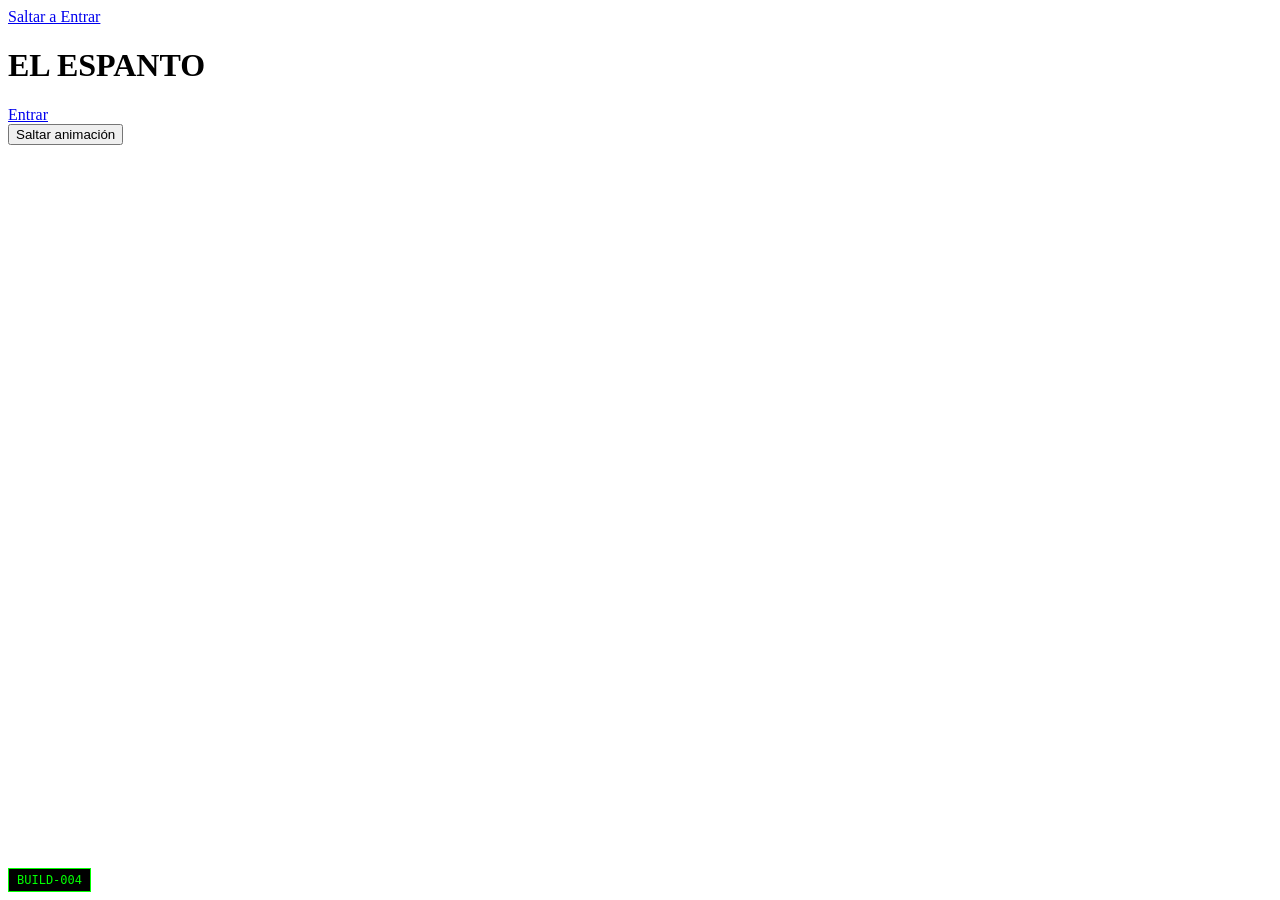
==== commit b1795eed: "Add files via upload" ====
--- a/index.html
+++ b/index.html
@@ -1,346 +1,74 @@
 <!DOCTYPE html>
 <html lang="es">
 <head>
-<meta charset="UTF-8" />
-<meta name="viewport" content="width=device-width, initial-scale=1.0" />
+<meta charset="UTF-8">
+<meta name="viewport" content="width=device-width, initial-scale=1.0">
 <title>El Espanto</title>
-<link rel="preconnect" href="https://fonts.googleapis.com" />
-<link rel="preconnect" href="https://fonts.gstatic.com" crossorigin />
-<link href="https://fonts.googleapis.com/css2?family=Playfair+Display:ital,wght@0,700;0,900;1,400&family=IBM+Plex+Mono:wght@400;500&display=swap" rel="stylesheet" />
-<style>
-  *, *::before, *::after { box-sizing: border-box; margin: 0; padding: 0; }
+<meta name="description" content="El Espanto — un territorio digital con cuatro puertas.">
 
-  :root {
-    --negro:     #0D0A07;
-    --hueso:     #EDE0C8;
-    --oxido:     #7A3B1E;
-    --oro:       #C4861A;
-    --rojo:      #8B1A1A;
-    --verde:     #4A9B6F;
-    --verde-monte: #5DB87A;
-    --mono:  'IBM Plex Mono', monospace;
-    --serif: 'Playfair Display', Georgia, serif;
-  }
+<!-- Tipografías: Monoton para el efecto de tubo de neón,
+     Cormorant Garamond para el resto de la voz del sitio. -->
+<link rel="preconnect" href="https://fonts.googleapis.com">
+<link rel="preconnect" href="https://fonts.gstatic.com" crossorigin>
+<link href="https://fonts.googleapis.com/css2?family=Monoton&family=Cormorant+Garamond:ital,wght@0,400;0,500;1,400;1,500&display=swap" rel="stylesheet">
 
-  html, body {
-    height: 100%;
-    background: var(--negro);
-    color: var(--hueso);
-    font-family: var(--serif);
-    overflow: hidden; /* la portada NO hace scroll — es una sola pantalla */
-  }
+<link rel="stylesheet" href="css/main.css">
+<link rel="stylesheet" href="css/aparicion.css">
+</head>
+<body class="aparicion">
 
-  @media (prefers-reduced-motion: reduce) {
-    * { animation-duration: 0.01ms !important; animation-iteration-count: 1 !important; transition-duration: 0.01ms !important; }
-  }
+<a class="skip-link" href="#contenido">Saltar a Entrar</a>
 
-  /* grano global */
-  body::before {
-    content: '';
-    position: fixed;
-    inset: 0;
-    z-index: 5;
-    pointer-events: none;
-    background-image:
-      url("data:image/svg+xml,%3Csvg xmlns='http://www.w3.org/2000/svg' width='300' height='300'%3E%3Cfilter id='g'%3E%3CfeTurbulence type='fractalNoise' baseFrequency='0.75' numOctaves='4' stitchTiles='stitch'/%3E%3C/filter%3E%3Crect width='300' height='300' filter='url(%23g)' opacity='1'/%3E%3C/svg%3E");
-    opacity: 0.035;
-  }
+<div class="escena" id="contenido">
 
-  /* ══════════════════════════════
-     HERO — ÚNICA PANTALLA, OCUPA TODO EL ESPACIO
-  ══════════════════════════════ */
-  #pantalla-hero {
-    position: relative;
-    height: 100vh;
-    height: 100svh;
-    width: 100%;
-    overflow: hidden;
-  }
+  <!-- ============================================================
+       APARICIONES
+       Cada .aparicion es un placeholder de silueta ambigua.
+       Para reemplazar por fotografía real:
+         1. Coloca la imagen en images/aparicion/
+         2. En .aparicion__forma, sustituye el fondo negro por:
+              background-image: url("images/aparicion/tu-foto.jpg");
+              background-size: cover;
+              mix-blend-mode: screen;  (suele integrarse bien sobre negro)
+       ============================================================ -->
+  <div class="aparicion aparicion--mano" aria-hidden="true">
+    <div class="aparicion__forma"></div>
+  </div>
+  <div class="aparicion aparicion--rostro" aria-hidden="true">
+    <div class="aparicion__forma"></div>
+  </div>
+  <div class="aparicion aparicion--sombrero" aria-hidden="true">
+    <div class="aparicion__forma"></div>
+  </div>
+  <div class="aparicion aparicion--canasto" aria-hidden="true">
+    <div class="aparicion__forma"></div>
+  </div>
+  <div class="aparicion aparicion--tacuacin" aria-hidden="true">
+    <div class="aparicion__forma"></div>
+  </div>
+  <div class="aparicion aparicion--grupo" aria-hidden="true">
+    <div class="aparicion__forma"></div>
+  </div>
+  <div class="aparicion--farol" aria-hidden="true"></div>
 
-  /* pila de imágenes en crossfade, cada una con su "respiro"
-     (zoom lento e imperceptible) que nunca se detiene */
-  #capa-fondo {
-    position: absolute;
-    inset: 0;
-    z-index: 0;
-  }
+  <!-- TÍTULO -->
+  <div class="titulo-wrap">
+    <h1 class="neon">
+      <span class="neon__linea">
+        <span class="neon__letra">E</span><span class="neon__letra">L</span><span class="espacio"> </span>
+      </span>
+      <span class="neon__linea">
+        <span class="neon__letra">E</span><span class="neon__letra">S</span><span class="neon__letra">P</span><span class="neon__letra">A</span><span class="neon__letra">N</span><span class="neon__letra">T</span><span class="neon__letra">O</span>
+      </span>
+    </h1>
 
-  .fondo-img {
-    position: absolute;
-    inset: 0;
-    width: 100%;
-    height: 100%;
-    background-position: center;
-    background-size: cover;
-    opacity: 0;
-    transition: opacity 1.3s ease-in-out;
-    animation: respirar 9s ease-in-out infinite alternate;
-  }
-  .fondo-img.activa { opacity: 1; z-index: 1; }
-
-  /* ───────────────────────────────────────────────
-     ESPACIO PARA TUS FOTOGRAFÍAS DE PORTADA
-     Estas son las 4 fotos que giran a pantalla completa.
-     Recomendado: horizontales, mínimo 1920px de ancho.
-     ─────────────────────────────────────────────── */
-  #img-periferia { background-image: url("FOTOS/periferia-hero.jpg"); animation-delay: 0s; }
-  #img-monte     { background-image: url("FOTOS/monte-hero.jpg");     animation-delay: -2.3s; }
-  #img-cruce     { background-image: url("FOTOS/cruce-hero.jpg");     animation-delay: -4.6s; }
-  #img-umbral    { background-image: url("FOTOS/umbral-hero.jpg");    animation-delay: -6.9s; }
-
-  @keyframes respirar {
-    0%   { transform: scale(1)     translate(0, 0); }
-    50%  { transform: scale(1.1)  translate(-0.8%, -0.5%); }
-    100% { transform: scale(1.2) translate(0.6%, 0.8%); }
-  }
-
-  #capa-velo {
-    position: absolute;
-    inset: 0;
-    z-index: 2;
-    background:
-      linear-gradient(to bottom, rgba(13,10,7,0.55) 0%, rgba(13,10,7,0.25) 32%, rgba(13,10,7,0.35) 68%, rgba(13,10,7,0.85) 100%);
-  }
-
-  #hero-contenido {
-    position: relative;
-    z-index: 3;
-    height: 100%;
-    display: flex;
-    flex-direction: column;
-    align-items: center;
-    justify-content: center;
-    text-align: center;
-    padding: 5rem 2rem;
-  }
-
-  .hero-grieta {
-    opacity: 0;
-    animation: emerge 2s ease forwards 0.3s;
-    margin-bottom: 2.2rem;
-  }
-  .hero-grieta svg { filter: drop-shadow(0 0 18px rgba(180,210,255,0.18)); }
-
-  h1.logotipo {
-    font-family: var(--serif);
-    font-weight: 900;
-    font-size: clamp(3.4rem, 11vw, 9rem);
-    line-height: 0.88;
-    color: var(--hueso);
-    letter-spacing: -0.02em;
-    opacity: 0;
-    animation: emerge 1.6s ease forwards 1s;
-    margin-bottom: 1.6rem;
-    text-shadow: 0 2px 30px rgba(0,0,0,0.4);
-  }
-
-  #hero-intro {
-    position: relative;
-    z-index: 3;
-    max-width: 46ch;
-    opacity: 0;
-    animation: fade-in 1.4s ease forwards 1.9s;
-  }
-
-  .tagline-wrap {
-    height: 2.4rem;
-    display: flex;
-    align-items: center;
-    justify-content: center;
-    margin-bottom: 0.9rem;
-  }
-  .tagline {
-    position: absolute;
-    font-family: var(--serif);
-    font-style: italic;
-    font-size: clamp(1rem, 2.1vw, 1.4rem);
-    color: var(--oro);
-    opacity: 0;
-    transition: opacity 1s ease;
-    white-space: nowrap;
-  }
-  .tagline.visible { opacity: 1; }
-
-  .hero-descripcion {
-    font-family: var(--mono);
-    font-size: 0.72rem;
-    letter-spacing: 0.02em;
-    line-height: 1.7;
-    color: rgba(237,224,200,0.68);
-  }
-
-  #boton-entrar {
-    position: absolute;
-    bottom: 3rem;
-    left: 50%;
-    transform: translateX(-50%);
-    z-index: 3;
-    background: none;
-    border: 1px solid rgba(237,224,200,0.35);
-    color: var(--hueso);
-    font-family: var(--mono);
-    font-size: 0.62rem;
-    letter-spacing: 0.28em;
-    text-transform: uppercase;
-    padding: 0.9rem 2.2rem;
-    cursor: pointer;
-    opacity: 0;
-    animation: fade-in-borde 0.6s ease forwards 2.8s;
-    transition: background 0.3s ease, border-color 0.3s ease, letter-spacing 0.3s ease;
-    text-decoration: none;
-    display: inline-flex;
-    gap: 0.02em;
-  }
-  #boton-entrar:hover {
-    background: rgba(237,224,200,0.08);
-    border-color: rgba(237,224,200,0.7);
-    letter-spacing: 0.34em;
-  }
-  #boton-entrar:hover .letra { animation-play-state: paused; opacity: 1; }
-  #boton-entrar:focus-visible { outline: 2px solid var(--oro); outline-offset: 3px; }
-
-  /* cada letra de "Entrar" se enciende por separado, como una mecha,
-     y una vez encendida el conjunto queda con un parpadeo de vela —
-     no de letrero de neón: irregular, casi imperceptible, sobrio */
-  .letra {
-    display: inline-block;
-    opacity: 0;
-    animation:
-      encender 0.45s ease forwards,
-      parpadeo 5.5s ease-in-out infinite;
-    animation-delay: var(--retraso), calc(var(--retraso) + 3.2s);
-  }
-
-  @keyframes encender {
-    from { opacity: 0; transform: translateY(3px); text-shadow: 0 0 0 rgba(196,134,26,0); }
-    60%  { opacity: 1; text-shadow: 0 0 9px rgba(196,134,26,0.55); }
-    to   { opacity: 1; transform: translateY(0); text-shadow: 0 0 0 rgba(196,134,26,0); }
-  }
-
-  @keyframes parpadeo {
-    0%, 100% { opacity: 1; }
-    4%  { opacity: 0.82; }
-    7%  { opacity: 1; }
-    38% { opacity: 1; }
-    41% { opacity: 0.88; }
-    44% { opacity: 1; }
-    72% { opacity: 0.9; }
-    75% { opacity: 1; }
-  }
-
-  @keyframes emerge {
-    from { opacity: 0; transform: translateY(14px); }
-    to   { opacity: 1; transform: translateY(0); }
-  }
-  @keyframes fade-in {
-    from { opacity: 0; }
-    to   { opacity: 1; }
-  }
-  @keyframes fade-in-borde {
-    from { opacity: 0; }
-    to   { opacity: 1; }
-  }
-
-  @media (max-width: 720px) {
-    .hero-descripcion { font-size: 0.68rem; }
-    #boton-entrar { bottom: 2.2rem; }
-  }
-</style>
-</head>
-<body>
-
-<section id="pantalla-hero">
-
-  <div id="capa-fondo">
-    <div class="fondo-img activa" id="img-periferia"></div>
-    <div class="fondo-img" id="img-monte"></div>
-    <div class="fondo-img" id="img-cruce"></div>
-    <div class="fondo-img" id="img-umbral"></div>
+    <a class="entrar" href="universos.html">Entrar</a>
   </div>
 
-  <div id="capa-velo"></div>
+  <button class="saltar" type="button">Saltar animación</button>
+  <div style="position:fixed;bottom:0.5rem;left:0.5rem;z-index:999;color:#0f0;background:#000;font-family:monospace;font-size:12px;padding:4px 8px;border:1px solid #0f0;">BUILD-004</div>
+</div>
 
-  <div id="hero-contenido">
-    <div class="hero-grieta">
-      <svg viewBox="0 0 60 120" width="40" height="80" xmlns="http://www.w3.org/2000/svg" aria-hidden="true">
-        <defs>
-          <radialGradient id="luz-hero" cx="50%" cy="50%" r="55%">
-            <stop offset="0%"   stop-color="#c8e0ff" stop-opacity="1"/>
-            <stop offset="55%"  stop-color="#C4861A" stop-opacity="0.45"/>
-            <stop offset="100%" stop-color="#C4861A" stop-opacity="0"/>
-          </radialGradient>
-          <filter id="glow-hero">
-            <feGaussianBlur stdDeviation="2.5" result="b"/>
-            <feMerge><feMergeNode in="b"/><feMergeNode in="SourceGraphic"/></feMerge>
-          </filter>
-        </defs>
-        <path d="M30,2 L24,28 L35,52 L20,76 L28,100 L30,118" fill="none" stroke="#EDE0C8" stroke-width="2" stroke-linecap="round" stroke-linejoin="round"/>
-        <path d="M30,2 L24,28 L35,52 L20,76 L28,100 L30,118" fill="none" stroke="url(#luz-hero)" stroke-width="6" stroke-linecap="round" filter="url(#glow-hero)" opacity="0.9"/>
-        <circle cx="24" cy="28"  r="1.4" fill="#b8d4ff" opacity="0.8"/>
-        <circle cx="35" cy="52"  r="1.4" fill="#b8d4ff" opacity="0.8"/>
-        <circle cx="20" cy="76"  r="1.4" fill="#b8d4ff" opacity="0.8"/>
-      </svg>
-    </div>
-
-    <h1 class="logotipo">EL ESPANTO</h1>
-
-    <div id="hero-intro">
-      <div class="tagline-wrap" aria-live="polite">
-        <span class="tagline" id="t0">Los territorios también hablan.</span>
-        <span class="tagline" id="t1">Los márgenes tienen algo que decir.</span>
-        <span class="tagline" id="t2">Hay historias que todavía respiran.</span>
-      </div>
-      <p class="hero-descripcion">Historias audiovisuales que exploran los cruces entre el territorio, las personas, los rituales y los altares cotidianos.</p>
-    </div>
-  </div>
-
-  <!-- ENTRAR lleva a una página nueva: universos.html
-       el texto se arma letra por letra vía JS (ver script abajo) -->
-  <a href="universos.html" id="boton-entrar" aria-label="Entrar a El Espanto"></a>
-</section>
-
-<script>
-  // ── crossfade de fondo (efecto "Recollection") ──
-  (function () {
-    var imgs = document.querySelectorAll('.fondo-img');
-    var actual = 0;
-    setInterval(function () {
-      imgs[actual].classList.remove('activa');
-      actual = (actual + 1) % imgs.length;
-      imgs[actual].classList.add('activa');
-    }, 3600);
-  })();
-
-  // ── tagline rotativo ──
-  (function () {
-    var frases = document.querySelectorAll('.tagline');
-    var actual = 0;
-    frases[0].classList.add('visible');
-    setInterval(function () {
-      frases[actual].classList.remove('visible');
-      actual = (actual + 1) % frases.length;
-      frases[actual].classList.add('visible');
-    }, 4200);
-  })();
-
-  // ── Enter también funciona con la tecla Enter del teclado ──
-  document.addEventListener('keydown', function (e) {
-    if (e.key === 'Enter') { window.location.href = 'universos.html'; }
-  });
-
-  // ── arma "Entrar" letra por letra, cada una con su propio retraso ──
-  (function () {
-    var texto = 'Entrar';
-    var boton = document.getElementById('boton-entrar');
-    texto.split('').forEach(function (letra, i) {
-      var span = document.createElement('span');
-      span.className = 'letra';
-      span.style.setProperty('--retraso', (i * 0.09) + 's');
-      span.textContent = letra;
-      boton.appendChild(span);
-    });
-  })();
-</script>
-
+<script src="js/aparicion.js"></script>
 </body>
 </html>
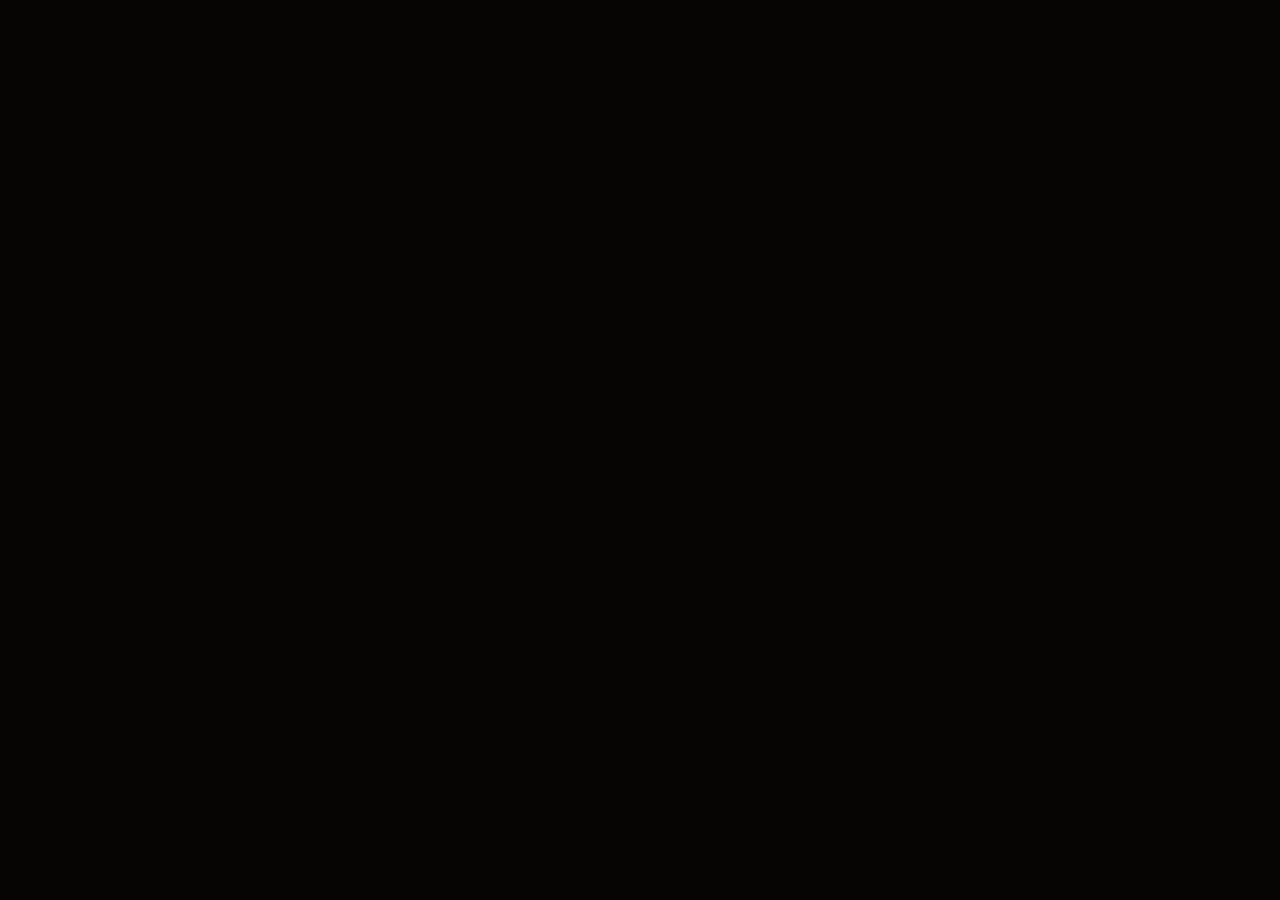
==== commit 25608944: "Update index.html" ====
--- a/index.html
+++ b/index.html
@@ -12,8 +12,8 @@
 <link rel="preconnect" href="https://fonts.gstatic.com" crossorigin>
 <link href="https://fonts.googleapis.com/css2?family=Monoton&family=Cormorant+Garamond:ital,wght@0,400;0,500;1,400;1,500&display=swap" rel="stylesheet">
 
-<link rel="stylesheet" href="css/main.css">
-<link rel="stylesheet" href="css/aparicion.css">
+<link rel="stylesheet" href="/main.css">
+<link rel="stylesheet" href="/aparicion.css">
 </head>
 <body class="aparicion">
 
--- a/main.css
+++ b/main.css
@@ -0,0 +1,55 @@
+/* ============================================================
+   EL ESPANTO — main.css
+   Reset y variables compartidas por todo el sitio.
+   Cada universo (periferia / monte / umbral / cruce) tiene
+   su propia hoja de estilos que sobreescribe estas variables.
+   ============================================================ */
+
+*, *::before, *::after { box-sizing: border-box; }
+
+html, body {
+  margin: 0;
+  padding: 0;
+  width: 100%;
+  min-height: 100%;
+  -webkit-font-smoothing: antialiased;
+}
+
+img { max-width: 100%; display: block; }
+
+a { text-decoration: none; color: inherit; }
+
+button { font: inherit; cursor: pointer; }
+
+::selection {
+  background: rgba(255, 90, 40, 0.35);
+  color: #fff;
+}
+
+/* Enlace de accesibilidad — salta directo al contenido */
+.skip-link {
+  position: absolute;
+  left: -999px;
+  top: 0;
+  background: #000;
+  color: #fff;
+  padding: 0.75em 1.2em;
+  z-index: 1000;
+}
+.skip-link:focus { left: 0; }
+
+/* Foco visible en toda la navegación */
+a:focus-visible,
+button:focus-visible {
+  outline: 2px solid currentColor;
+  outline-offset: 4px;
+}
+
+@media (prefers-reduced-motion: reduce) {
+  *, *::before, *::after {
+    animation-duration: 0.001ms !important;
+    animation-iteration-count: 1 !important;
+    transition-duration: 0.001ms !important;
+    scroll-behavior: auto !important;
+  }
+}
--- a/aparicion.css
+++ b/aparicion.css
@@ -0,0 +1,349 @@
+/* ============================================================
+   EL ESPANTO — aparicion.css
+   Página 1: LA APARICIÓN
+   ============================================================ */
+
+body.aparicion {
+  background: #070503;
+  color: #e7d9c9;
+  font-family: 'Cormorant Garamond', Georgia, serif;
+  min-height: 100vh;
+  overflow: hidden;
+  position: relative;
+}
+
+/* ------------------------------------------------------------
+   Escena — el contenedor de la oscuridad viva
+   ------------------------------------------------------------ */
+.escena {
+  position: relative;
+  width: 100%;
+  height: 100vh;
+  height: 100svh;
+  overflow: hidden;
+  background:
+    radial-gradient(ellipse 120% 80% at 50% 15%, rgba(40, 20, 10, 0.35), transparent 60%),
+    radial-gradient(ellipse 90% 60% at 20% 85%, rgba(20, 12, 8, 0.4), transparent 55%),
+    #070503;
+}
+
+/* Grano/textura muy sutil para que el negro no se sienta plano/digital */
+.escena::after {
+  content: "";
+  position: absolute;
+  inset: 0;
+  pointer-events: none;
+  opacity: 0.05;
+  mix-blend-mode: overlay;
+  background-image: url("data:image/svg+xml;utf8,<svg xmlns='http://www.w3.org/2000/svg' width='120' height='120'><filter id='n'><feTurbulence type='fractalNoise' baseFrequency='0.9' numOctaves='2' stitchTiles='stitch'/></filter><rect width='100%25' height='100%25' filter='url(%23n)'/></svg>");
+  z-index: 5;
+}
+
+/* Viñeta — refuerza el "mucho espacio negro" alrededor */
+.escena::before {
+  content: "";
+  position: absolute;
+  inset: 0;
+  pointer-events: none;
+  z-index: 6;
+  box-shadow: inset 0 0 18vw 4vw #050302;
+}
+
+/* ------------------------------------------------------------
+   Apariciones — siluetas ambiguas
+   Reemplázalas por fotografías reales cuando estén listas:
+   pon la imagen como background-image del .aparicion__forma
+   (mix-blend-mode: screen suele integrarse bien sobre negro).
+   Carpeta sugerida: images/aparicion/
+   ------------------------------------------------------------ */
+.aparicion {
+  position: absolute;
+  pointer-events: none;
+  opacity: 0;
+  filter: blur(1.5px);
+  will-change: opacity, transform;
+}
+
+.aparicion__forma {
+  width: 100%;
+  height: 100%;
+  background: #000;
+  opacity: 0.75;
+}
+
+/* -- 1. La mano presionando desde el otro lado -- */
+.aparicion--mano {
+  left: 4%;
+  top: 6%;
+  width: min(20vw, 220px);
+  height: min(38vh, 340px);
+  animation: apareceLenta 24s ease-in-out infinite;
+  animation-delay: 1s;
+}
+.aparicion--mano .aparicion__forma {
+  clip-path: polygon(
+    45% 100%, 30% 60%, 32% 30%, 28% 8%, 34% 0%, 40% 6%, 42% 26%,
+    44% 4%, 50% 0%, 54% 5%, 54% 28%, 56% 3%, 62% 0%, 65% 6%, 63% 30%,
+    66% 10%, 72% 8%, 74% 16%, 68% 34%, 72% 46%, 70% 100%
+  );
+}
+
+/* -- 2. Un rostro que aparece y desaparece -- */
+.aparicion--rostro {
+  right: 8%;
+  top: -4%;
+  width: min(26vw, 260px);
+  height: min(30vh, 300px);
+  animation: apareceFugaz 19s ease-in-out infinite;
+  animation-delay: 4.5s;
+}
+.aparicion--rostro .aparicion__forma {
+  border-radius: 42% 42% 46% 46% / 55% 55% 45% 45%;
+}
+
+/* -- 3. Rostro con sombrero -- */
+.aparicion--sombrero {
+  right: 3%;
+  top: 2%;
+  width: min(24vw, 240px);
+  height: min(46vh, 420px);
+  animation: apareceLenta 30s ease-in-out infinite;
+  animation-delay: 0.5s;
+}
+.aparicion--sombrero .aparicion__forma {
+  clip-path: polygon(
+    0% 22%, 8% 16%, 92% 16%, 100% 22%,
+    68% 24%, 68% 30%, 76% 40%, 74% 62%, 66% 68%, 40% 68%, 32% 60%, 30% 40%, 36% 26%
+  );
+}
+
+/* -- 4. Figura femenina con canasto sobre la cabeza -- */
+.aparicion--canasto {
+  left: 2%;
+  bottom: -6%;
+  width: min(16vw, 170px);
+  height: min(44vh, 420px);
+  animation: apareceLenta 26s ease-in-out infinite;
+  animation-delay: 7s;
+}
+.aparicion--canasto .aparicion__forma {
+  clip-path: polygon(
+    30% 100%, 26% 55%, 20% 40%, 22% 26%, 78% 26%, 80% 40%, 74% 55%, 70% 100%,
+    62% 22%, 66% 12%, 34% 12%, 38% 22%
+  );
+}
+
+/* -- 5. Un tacuacín, bajo, entre la oscuridad -- */
+.aparicion--tacuacin {
+  left: 32%;
+  bottom: -2%;
+  width: min(18vw, 190px);
+  height: min(14vh, 130px);
+  animation: apareceFugaz 21s ease-in-out infinite;
+  animation-delay: 11s;
+}
+.aparicion--tacuacin .aparicion__forma {
+  border-radius: 50% 60% 40% 40% / 60% 70% 40% 40%;
+}
+
+/* -- 6. Grupo de hombres con cumas/machetes, sombrero -- */
+.aparicion--grupo {
+  left: 46%;
+  bottom: -4%;
+  width: min(30vw, 320px);
+  height: min(40vh, 360px);
+  animation: apareceLenta 34s ease-in-out infinite;
+  animation-delay: 2.5s;
+}
+.aparicion--grupo .aparicion__forma {
+  clip-path: polygon(
+    5% 100%, 6% 55%, 12% 40%, 10% 30%, 20% 30%, 22% 45%, 26% 100%,
+    38% 100%, 36% 48%, 32% 34%, 40% 20%, 52% 20%, 60% 34%, 56% 48%, 54% 100%,
+    68% 100%, 64% 50%, 70% 36%, 68% 26%, 80% 26%, 84% 40%, 78% 55%, 78% 100%
+  );
+}
+
+/* -- 7. Luz lejana que parpadea (farol) -- */
+.aparicion--farol {
+  right: 20%;
+  bottom: 10%;
+  width: 10px;
+  height: 10px;
+  border-radius: 50%;
+  background: radial-gradient(circle, #ffcf8a 0%, #d9711f 45%, transparent 75%);
+  box-shadow: 0 0 18px 6px rgba(217, 113, 31, 0.55);
+  opacity: 0;
+  animation: farolParpadeo 7s ease-in-out infinite;
+  animation-delay: 3s;
+}
+
+@keyframes apareceLenta {
+  0%   { opacity: 0;    transform: translateY(0) scale(1); }
+  8%   { opacity: 0.5;  }
+  22%  { opacity: 0.22; }
+  40%  { opacity: 0.6;  transform: translateY(-1.5%) scale(1.01); }
+  60%  { opacity: 0.15; }
+  78%  { opacity: 0.5;  transform: translateY(1%) scale(1); }
+  100% { opacity: 0;    }
+}
+
+@keyframes apareceFugaz {
+  0%   { opacity: 0; }
+  46%  { opacity: 0; }
+  49%  { opacity: 0.55; }
+  51%  { opacity: 0.1; }
+  53%  { opacity: 0.45; }
+  57%  { opacity: 0; }
+  100% { opacity: 0; }
+}
+
+@keyframes farolParpadeo {
+  0%, 100% { opacity: 0.15; }
+  10% { opacity: 0.6; }
+  14% { opacity: 0.1; }
+  20% { opacity: 0.55; }
+  50% { opacity: 0.2; }
+  70% { opacity: 0.5; }
+}
+
+@media (prefers-reduced-motion: reduce) {
+  .aparicion { animation: none !important; opacity: 0.18 !important; }
+  .aparicion--farol { opacity: 0.3 !important; }
+}
+
+/* ------------------------------------------------------------
+   Título — letrero de neón viejo con falso contacto
+   ------------------------------------------------------------ */
+.titulo-wrap {
+  position: relative;
+  z-index: 10;
+  height: 100%;
+  display: flex;
+  flex-direction: column;
+  align-items: center;
+  justify-content: center;
+  text-align: center;
+  padding: 0 6vw;
+}
+
+.neon {
+  font-family: 'Monoton', cursive;
+  font-weight: 400;
+  font-size: clamp(3.2rem, 13vw, 9.5rem);
+  line-height: 0.95;
+  letter-spacing: 0.04em;
+  margin: 0;
+  color: #3a1408;
+  user-select: none;
+}
+
+.neon__linea { display: block; }
+
+.neon__letra {
+  display: inline-block;
+  /* VISIBLE DESDE EL PRIMER FOTOGRAMA — no depende de ninguna
+     animación ni de JavaScript. El parpadeo (más abajo) es solo
+     un adorno que se monta encima cuando JS puede correr. */
+  color: #ff5a26;
+  text-shadow:
+    0 0 6px rgba(255, 90, 38, 0.9),
+    0 0 16px rgba(255, 90, 38, 0.6),
+    0 0 42px rgba(217, 60, 20, 0.4),
+    0 0 80px rgba(217, 60, 20, 0.25);
+  opacity: 1;
+}
+
+/* Estado "apagado" — usado solo transitoriamente por JS durante
+   la secuencia de parpadeo. Nunca es el estado inicial. */
+.neon__letra.is-off {
+  color: #3a1408;
+  text-shadow: none;
+}
+
+.neon__letra.is-on {
+  color: #ff5a26;
+  text-shadow:
+    0 0 6px rgba(255, 90, 38, 0.9),
+    0 0 16px rgba(255, 90, 38, 0.6),
+    0 0 42px rgba(217, 60, 20, 0.4),
+    0 0 80px rgba(217, 60, 20, 0.25);
+}
+
+.neon__letra.is-ambient {
+  animation: neonAmbiente 6s ease-in-out infinite;
+}
+
+@keyframes neonAmbiente {
+  0%, 100% { opacity: 1; }
+  92% { opacity: 1; }
+  93% { opacity: 0.4; }
+  94% { opacity: 1; }
+  97% { opacity: 1; }
+  97.5% { opacity: 0.55; }
+  98% { opacity: 1; }
+}
+
+.espacio { width: 0.22em; display: inline-block; }
+
+/* ------------------------------------------------------------
+   ENTRAR — invitación, no botón
+   ------------------------------------------------------------ */
+.entrar {
+  margin-top: clamp(1.5rem, 4vh, 3rem);
+  background: none;
+  border: none;
+  padding: 0.4em 0;
+  color: rgba(230, 170, 120, 0.75);
+  font-family: 'Cormorant Garamond', Georgia, serif;
+  font-style: italic;
+  font-size: clamp(0.95rem, 1.6vw, 1.15rem);
+  letter-spacing: 0.42em;
+  text-transform: uppercase;
+  position: relative;
+  /* VISIBLE DESDE EL PRIMER FOTOGRAMA — "respirar" arranca en
+     opacity 0.55 (no en 0), así que nunca depende de JS ni de que
+     otra animación termine primero para poder verse. */
+  opacity: 0.75;
+  animation: respirar 4.2s ease-in-out infinite;
+}
+
+.entrar.is-visible { opacity: 0.75; }
+
+.entrar::after {
+  content: "";
+  display: block;
+  width: 60%;
+  margin: 0.55em auto 0;
+  height: 1px;
+  background: rgba(230, 170, 120, 0.4);
+}
+
+.entrar:hover,
+.entrar:focus-visible {
+  color: #ffcf9e;
+}
+
+@keyframes respirar {
+  0%, 100% { opacity: 0.55; }
+  50% { opacity: 0.95; }
+}
+
+/* Botón real de "saltar" para quien no quiera esperar la animación */
+.saltar {
+  position: absolute;
+  bottom: 5vh;
+  right: 5vw;
+  z-index: 20;
+  background: none;
+  border: none;
+  color: rgba(200, 160, 130, 0.35);
+  font-family: 'Cormorant Garamond', Georgia, serif;
+  font-size: 0.8rem;
+  letter-spacing: 0.15em;
+  text-transform: uppercase;
+}
+.saltar:hover, .saltar:focus-visible { color: rgba(230, 190, 150, 0.7); }
+
+@media (max-width: 640px) {
+  .aparicion--grupo, .aparicion--canasto { display: none; }
+}
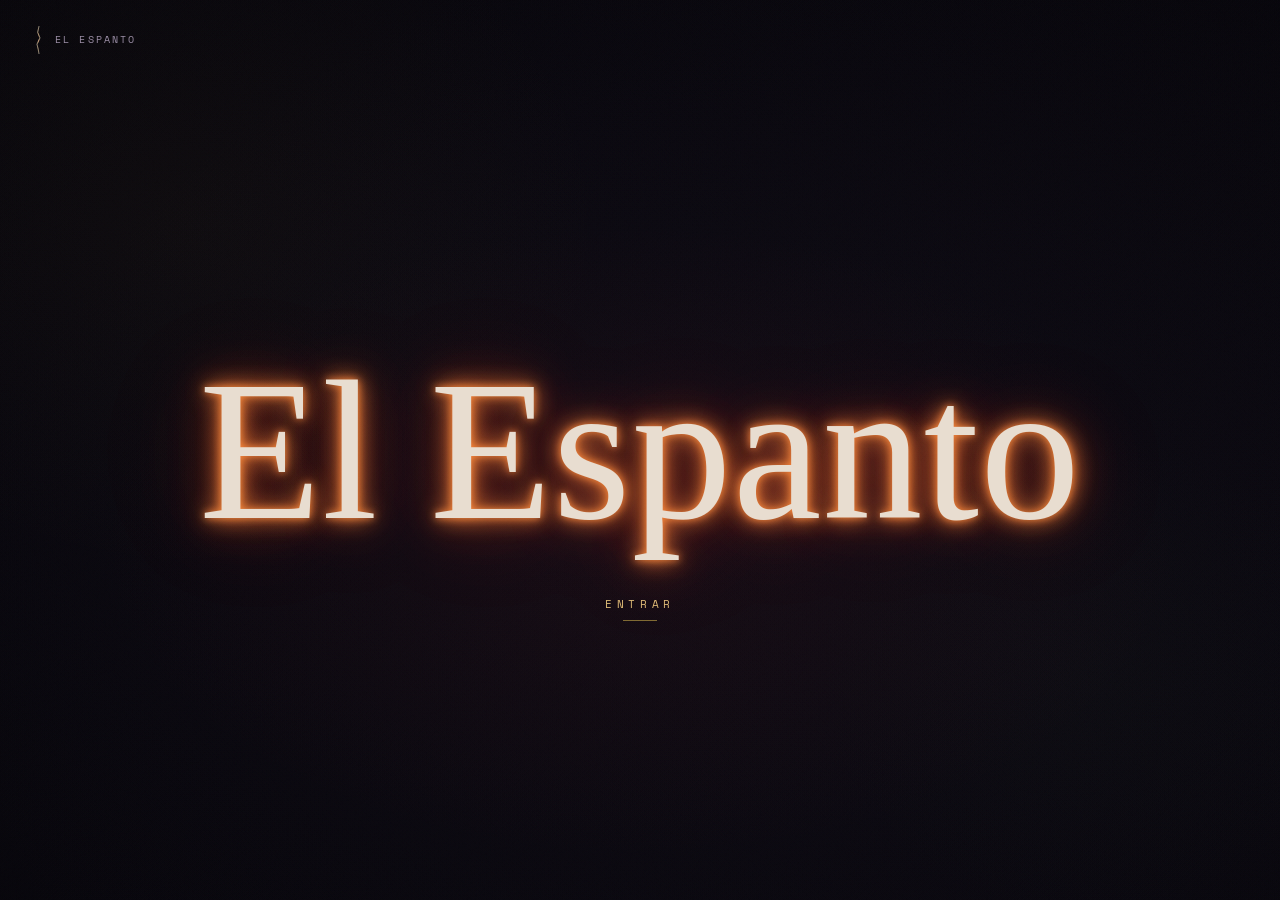
==== commit 9fde4cf2: "Add files via upload" ====
--- a/index.html
+++ b/index.html
@@ -4,71 +4,377 @@
 <meta charset="UTF-8">
 <meta name="viewport" content="width=device-width, initial-scale=1.0">
 <title>El Espanto</title>
-<meta name="description" content="El Espanto — un territorio digital con cuatro puertas.">
-
-<!-- Tipografías: Monoton para el efecto de tubo de neón,
-     Cormorant Garamond para el resto de la voz del sitio. -->
 <link rel="preconnect" href="https://fonts.googleapis.com">
 <link rel="preconnect" href="https://fonts.gstatic.com" crossorigin>
-<link href="https://fonts.googleapis.com/css2?family=Monoton&family=Cormorant+Garamond:ital,wght@0,400;0,500;1,400;1,500&display=swap" rel="stylesheet">
-
-<link rel="stylesheet" href="/main.css">
-<link rel="stylesheet" href="/aparicion.css">
+<link href="https://fonts.googleapis.com/css2?family=IM+Fell+English:ital@0;1&family=Space+Mono:ital,wght@0,400;0,700;1,400&display=swap" rel="stylesheet">
+
+<style>
+  *, *::before, *::after { box-sizing: border-box; margin: 0; padding: 0; }
+
+  :root {
+    --negro:       #06050a;
+    --humo:        #110f18;
+    --ceniza:      #1c1826;
+    --gris-polvo:  #352e45;
+    --gris-med:    #6b6075;
+    --gris-claro:  #9d90a8;
+    --hueso:       #e8ddd0;
+    --papel:       #c8bfb0;
+    --neon:        #ff4a1f;
+    --neon-glow:   #ff8a3d;
+    --dorado:      #c8a848;
+    --dorado-suave:#e0c07a;
+  }
+
+  html, body { height: 100%; }
+
+  body {
+    background: var(--negro);
+    color: var(--hueso);
+    font-family: 'Space Mono', monospace;
+    overflow: hidden;
+  }
+
+  /* ══════════════════════════════
+     GRANO FOTOGRÁFICO
+  ══════════════════════════════ */
+  .grano {
+    position: fixed;
+    inset: 0;
+    z-index: 50;
+    pointer-events: none;
+    background-image: url("data:image/svg+xml,%3Csvg viewBox='0 0 512 512' xmlns='http://www.w3.org/2000/svg'%3E%3Cfilter id='n'%3E%3CfeTurbulence type='fractalNoise' baseFrequency='0.85' numOctaves='4' stitchTiles='stitch'/%3E%3C/filter%3E%3Crect width='100%25' height='100%25' filter='url(%23n)' opacity='0.06'/%3E%3C/svg%3E");
+    opacity: 0.5;
+    mix-blend-mode: overlay;
+  }
+
+  /* ══════════════════════════════
+     FONDO — radiales de color + humo a la deriva
+  ══════════════════════════════ */
+  .escena {
+    position: fixed;
+    inset: 0;
+    z-index: 0;
+    background:
+      radial-gradient(ellipse 60% 50% at 50% 60%, rgba(122,26,26,0.10) 0%, transparent 70%),
+      radial-gradient(ellipse 50% 60% at 15% 25%, rgba(168,132,42,0.04) 0%, transparent 65%),
+      radial-gradient(ellipse 35% 45% at 85% 75%, rgba(26,48,24,0.07) 0%, transparent 60%),
+      var(--negro);
+  }
+
+  .humo {
+    position: fixed;
+    inset: 0;
+    z-index: 1;
+    pointer-events: none;
+    overflow: hidden;
+  }
+  .humo-capa {
+    position: absolute;
+    width: 200%;
+    height: 200%;
+    background: radial-gradient(ellipse at center, rgba(50,40,65,0.12) 0%, transparent 60%);
+    animation: deriva linear infinite;
+  }
+  .humo-capa:nth-child(1) { top:-50%; left:-50%; animation-duration:28s; }
+  .humo-capa:nth-child(2) { top:-30%; left:-20%; animation-duration:38s; animation-delay:-12s; opacity:0.6; }
+  .humo-capa:nth-child(3) { top:-45%; left:-55%; animation-duration:50s; animation-delay:-22s; opacity:0.3; }
+
+  @keyframes deriva {
+    0%   { transform: translate(0,0) rotate(0deg); }
+    33%  { transform: translate(4%,3%) rotate(8deg); }
+    66%  { transform: translate(-3%,5%) rotate(-6deg); }
+    100% { transform: translate(0,0) rotate(0deg); }
+  }
+
+  /* ══════════════════════════════
+     MANIFESTACIONES
+     espectros extraídos de fotografías reales de campo —
+     presagios, a pantalla completa, de lo que hay dentro
+  ══════════════════════════════ */
+  .manifestaciones {
+    position: fixed;
+    inset: 0;
+    z-index: 2;
+    pointer-events: none;
+  }
+
+  .manifestacion {
+    position: absolute;
+    opacity: 0;
+    filter: blur(1.5px);
+    mix-blend-mode: screen;
+    animation-timing-function: ease-in-out;
+    animation-iteration-count: infinite;
+    will-change: opacity, transform;
+  }
+
+  /* mano y cuenco — cruzando desde la izquierda, altura media */
+  .m-manos {
+    top: 8%; left: -6%;
+    width: min(58vw, 780px);
+    animation-name: aparece-a;
+    animation-duration: 11s;
+    animation-delay: 0.2s;
+  }
+
+  /* escena ritual — de fondo, grande, detrás del título */
+  .m-ritual {
+    top: 4%; right: -10%;
+    width: min(62vw, 820px);
+    animation-name: aparece-b;
+    animation-duration: 13s;
+    animation-delay: 2s;
+  }
+
+  /* aves en los cables — cruzan arriba, como un presagio */
+  .m-aves {
+    top: -4%; left: 12%;
+    width: min(72vw, 980px);
+    animation-name: aparece-c;
+    animation-duration: 12s;
+    animation-delay: 4s;
+  }
+
+  /* vendedora de mercado — abajo, más cerca */
+  .m-mercado {
+    bottom: -8%; right: -4%;
+    width: min(38vw, 460px);
+    animation-name: aparece-a;
+    animation-duration: 10s;
+    animation-delay: 6s;
+  }
+
+  /* farol — punto de luz cálida real, abajo centro */
+  .m-farol {
+    bottom: 5%; left: 50%;
+    width: 3px; height: 3px;
+    border-radius: 50%;
+    background: var(--dorado-suave);
+    box-shadow: 0 0 18px 6px rgba(224,192,122,0.5), 0 0 60px 24px rgba(224,192,122,0.1);
+    animation-name: titila;
+    animation-duration: 3.4s;
+    animation-delay: 0s;
+  }
+
+  @keyframes aparece-a {
+    0%, 45%   { opacity: 0; transform: translateY(10px) scale(0.98); }
+    62%       { opacity: 0.16; transform: translateY(0) scale(1); }
+    82%       { opacity: 0.16; transform: translateY(0) scale(1); }
+    100%      { opacity: 0; transform: translateY(-8px) scale(1.01); }
+  }
+  @keyframes aparece-b {
+    0%, 35%   { opacity: 0; transform: translateY(8px) scale(0.99); }
+    52%       { opacity: 0.13; transform: translateY(0) scale(1); }
+    76%       { opacity: 0.13; transform: translateY(0) scale(1); }
+    100%      { opacity: 0; transform: translateY(-10px) scale(1.02); }
+  }
+  @keyframes aparece-c {
+    0%, 55%   { opacity: 0; transform: translateY(6px) scale(0.985); }
+    70%       { opacity: 0.11; transform: translateY(0) scale(1); }
+    88%       { opacity: 0.11; transform: translateY(0) scale(1); }
+    100%      { opacity: 0; transform: translateY(-6px) scale(1.01); }
+  }
+  @keyframes titila {
+    0%, 100% { opacity: 1; }
+    45%      { opacity: 0.4; }
+    60%      { opacity: 0.9; }
+    75%      { opacity: 0.55; }
+  }
+
+  /* ══════════════════════════════
+     MARCA — ESQUINA SUPERIOR IZQUIERDA
+  ══════════════════════════════ */
+  .marca {
+    position: fixed;
+    top: 1.6rem; left: 2rem;
+    z-index: 100;
+    display: flex;
+    align-items: center;
+    gap: 0.55rem;
+    text-decoration: none;
+    opacity: 0;
+    animation: fade-in 1.2s ease forwards 2.6s;
+  }
+  .marca svg { display: block; }
+  .marca-texto {
+    font-family: 'Space Mono', monospace;
+    font-size: 0.62rem;
+    letter-spacing: 0.22em;
+    text-transform: uppercase;
+    color: var(--gris-claro);
+  }
+
+  /* ══════════════════════════════
+     HERO
+  ══════════════════════════════ */
+  .hero {
+    position: relative;
+    z-index: 3;
+    min-height: 100vh;
+    display: flex;
+    flex-direction: column;
+    align-items: center;
+    justify-content: center;
+    padding: 8vh 2rem 0;
+    text-align: center;
+  }
+
+  .logo {
+    font-family: 'IM Fell English', serif;
+    font-weight: 400;
+    font-size: clamp(4rem, 17vw, 12.5rem);
+    letter-spacing: 0.005em;
+    white-space: nowrap;
+    line-height: 1;
+    color: var(--hueso);
+    opacity: 0;
+    animation: emerge 1.8s ease forwards 0.5s, flicker 6s ease-in-out infinite 2.4s;
+    text-shadow:
+      0 0 8px var(--neon-glow),
+      0 0 22px var(--neon-glow),
+      0 0 46px rgba(255, 74, 31, 0.5),
+      0 0 96px rgba(255, 74, 31, 0.28),
+      0 0 170px rgba(255, 74, 31, 0.14);
+  }
+
+  @keyframes emerge {
+    from { opacity: 0; transform: translateY(10px); }
+    to   { opacity: 1; transform: translateY(0); }
+  }
+
+  @keyframes flicker {
+    0%, 100%  { opacity: 1; }
+    3%        { opacity: 0.8; }
+    6%        { opacity: 1; }
+    7%        { opacity: 0.5; }
+    8%        { opacity: 1; }
+    52%       { opacity: 1; }
+    53%       { opacity: 0.68; }
+    54%       { opacity: 1; }
+  }
+
+  .entrar {
+    margin-top: 2.8rem;
+    display: inline-flex;
+    flex-direction: column;
+    align-items: center;
+    gap: 0.5rem;
+    text-decoration: none;
+    opacity: 0;
+    animation: fade-in 1.4s ease forwards 2.3s;
+  }
+
+  .entrar-texto {
+    font-family: 'Space Mono', monospace;
+    font-size: 0.68rem;
+    letter-spacing: 0.42em;
+    text-transform: uppercase;
+    color: var(--dorado-suave);
+    transition: color 0.4s ease, letter-spacing 0.4s ease;
+  }
+
+  .entrar-linea {
+    width: 34px;
+    height: 1px;
+    background: var(--dorado);
+    opacity: 0.6;
+    transition: width 0.4s ease, opacity 0.4s ease;
+  }
+
+  .entrar:hover .entrar-texto {
+    color: var(--hueso);
+    letter-spacing: 0.5em;
+  }
+  .entrar:hover .entrar-linea {
+    width: 52px;
+    opacity: 1;
+  }
+
+  @keyframes fade-in {
+    from { opacity: 0; }
+    to   { opacity: 1; }
+  }
+
+  @media (prefers-reduced-motion: reduce) {
+    .logo, .entrar, .marca, .manifestacion, .humo-capa {
+      animation: none !important;
+      opacity: 1;
+    }
+    .manifestacion { opacity: 0.1; }
+    .m-farol { opacity: 1; }
+  }
+
+  @media (max-width: 640px) {
+    .logo { font-size: clamp(2.6rem, 15vw, 4.2rem); letter-spacing: 0; }
+    .marca-texto { font-size: 0.54rem; letter-spacing: 0.18em; }
+  }
+</style>
 </head>
-<body class="aparicion">
-
-<a class="skip-link" href="#contenido">Saltar a Entrar</a>
-
-<div class="escena" id="contenido">
-
-  <!-- ============================================================
-       APARICIONES
-       Cada .aparicion es un placeholder de silueta ambigua.
-       Para reemplazar por fotografía real:
-         1. Coloca la imagen en images/aparicion/
-         2. En .aparicion__forma, sustituye el fondo negro por:
-              background-image: url("images/aparicion/tu-foto.jpg");
-              background-size: cover;
-              mix-blend-mode: screen;  (suele integrarse bien sobre negro)
-       ============================================================ -->
-  <div class="aparicion aparicion--mano" aria-hidden="true">
-    <div class="aparicion__forma"></div>
-  </div>
-  <div class="aparicion aparicion--rostro" aria-hidden="true">
-    <div class="aparicion__forma"></div>
-  </div>
-  <div class="aparicion aparicion--sombrero" aria-hidden="true">
-    <div class="aparicion__forma"></div>
-  </div>
-  <div class="aparicion aparicion--canasto" aria-hidden="true">
-    <div class="aparicion__forma"></div>
-  </div>
-  <div class="aparicion aparicion--tacuacin" aria-hidden="true">
-    <div class="aparicion__forma"></div>
-  </div>
-  <div class="aparicion aparicion--grupo" aria-hidden="true">
-    <div class="aparicion__forma"></div>
-  </div>
-  <div class="aparicion--farol" aria-hidden="true"></div>
-
-  <!-- TÍTULO -->
-  <div class="titulo-wrap">
-    <h1 class="neon">
-      <span class="neon__linea">
-        <span class="neon__letra">E</span><span class="neon__letra">L</span><span class="espacio"> </span>
-      </span>
-      <span class="neon__linea">
-        <span class="neon__letra">E</span><span class="neon__letra">S</span><span class="neon__letra">P</span><span class="neon__letra">A</span><span class="neon__letra">N</span><span class="neon__letra">T</span><span class="neon__letra">O</span>
-      </span>
-    </h1>
-
-    <a class="entrar" href="universos.html">Entrar</a>
-  </div>
-
-  <button class="saltar" type="button">Saltar animación</button>
-  <div style="position:fixed;bottom:0.5rem;left:0.5rem;z-index:999;color:#0f0;background:#000;font-family:monospace;font-size:12px;padding:4px 8px;border:1px solid #0f0;">BUILD-004</div>
+<body>
+
+<div class="escena"></div>
+<div class="humo">
+  <div class="humo-capa"></div>
+  <div class="humo-capa"></div>
+  <div class="humo-capa"></div>
 </div>
 
-<script src="js/aparicion.js"></script>
+<div class="manifestaciones" aria-hidden="true">
+  <img class="manifestacion m-manos"   src="[data-uri]"   alt="">
+  <img class="manifestacion m-ritual"  src="[data-uri]